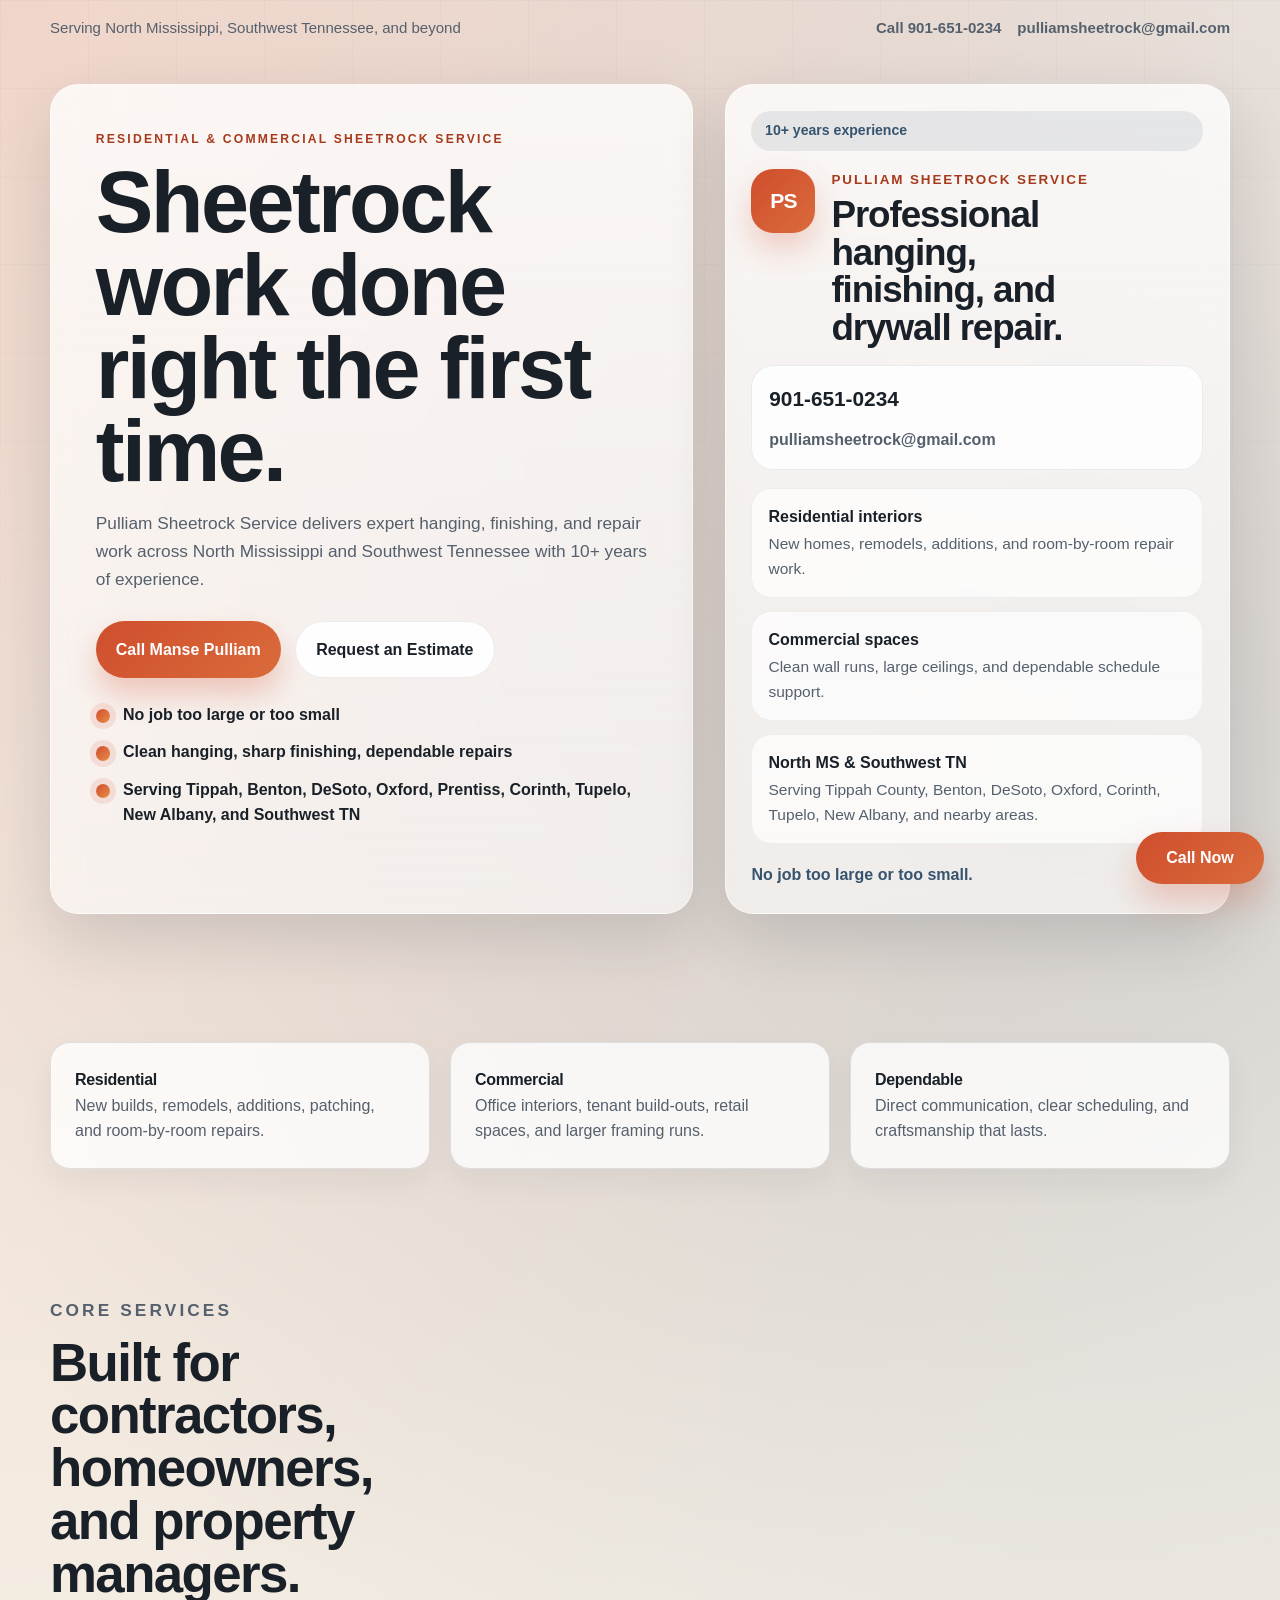
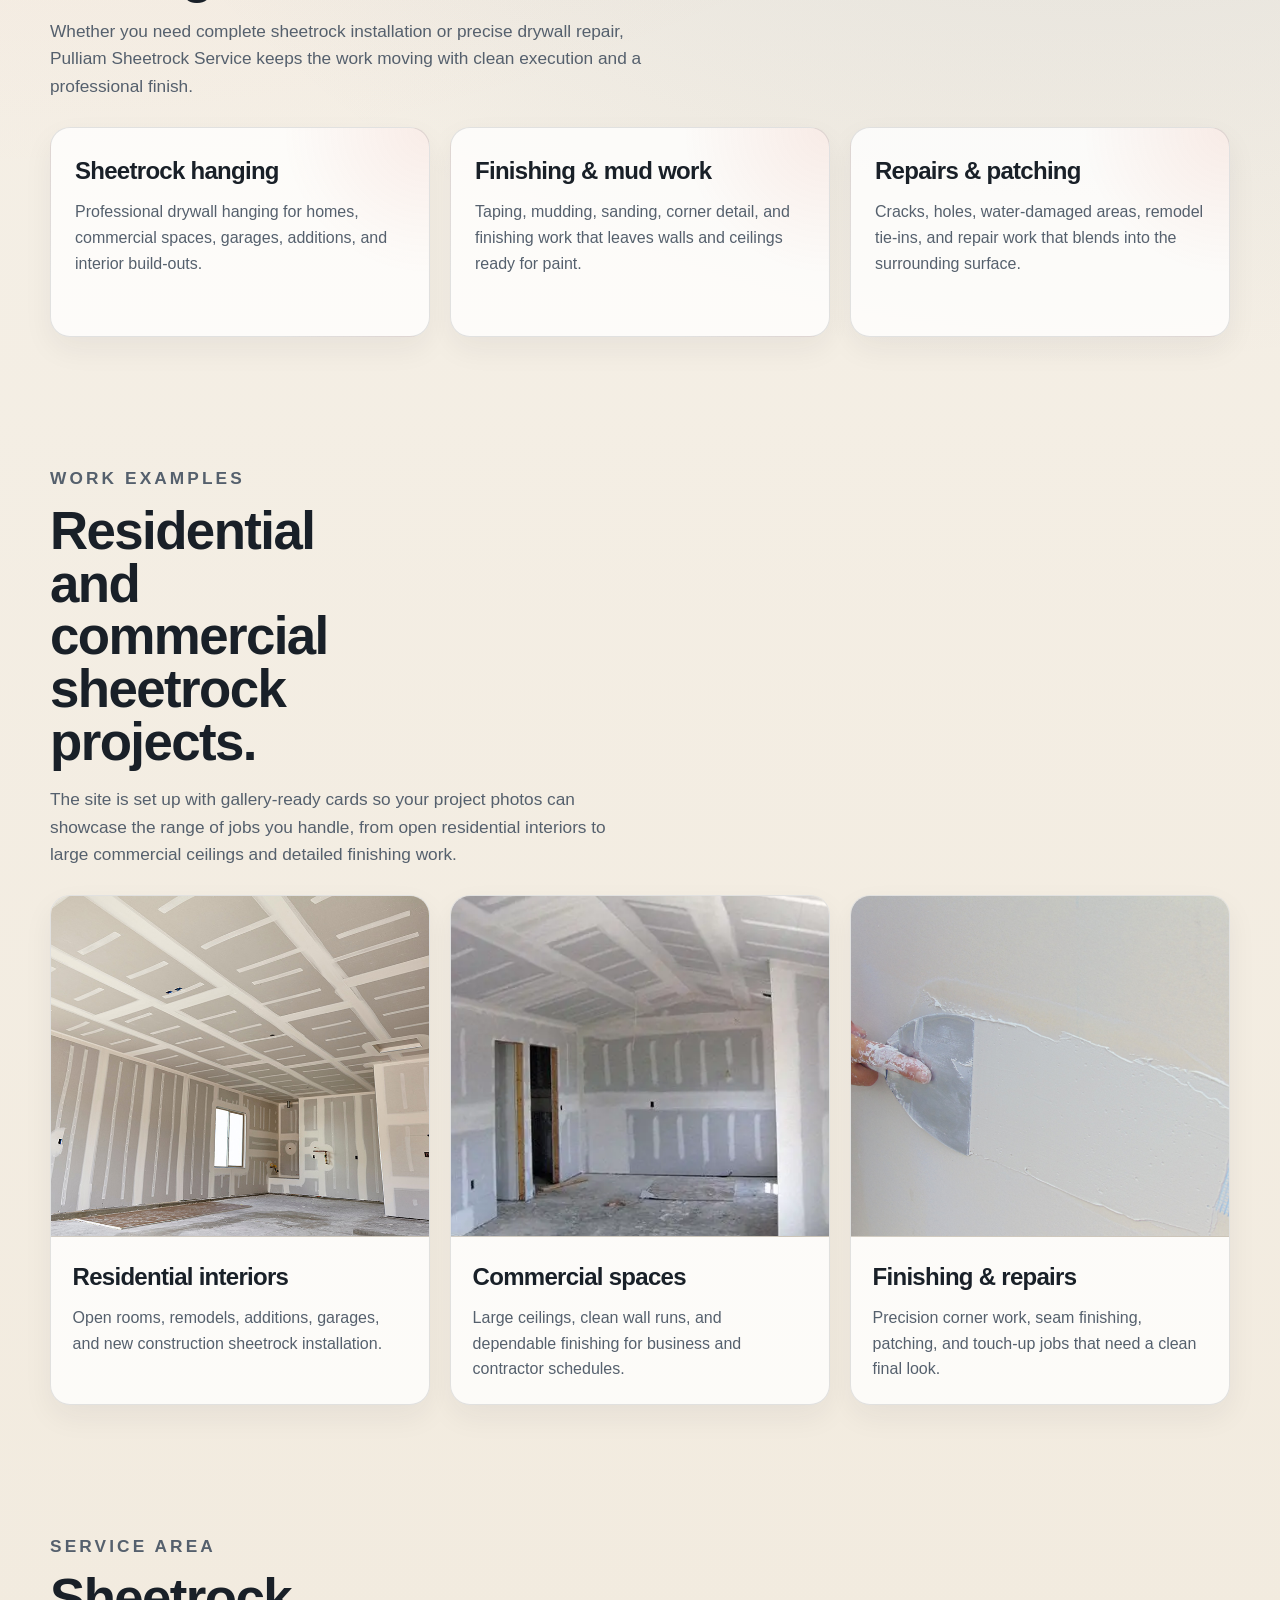
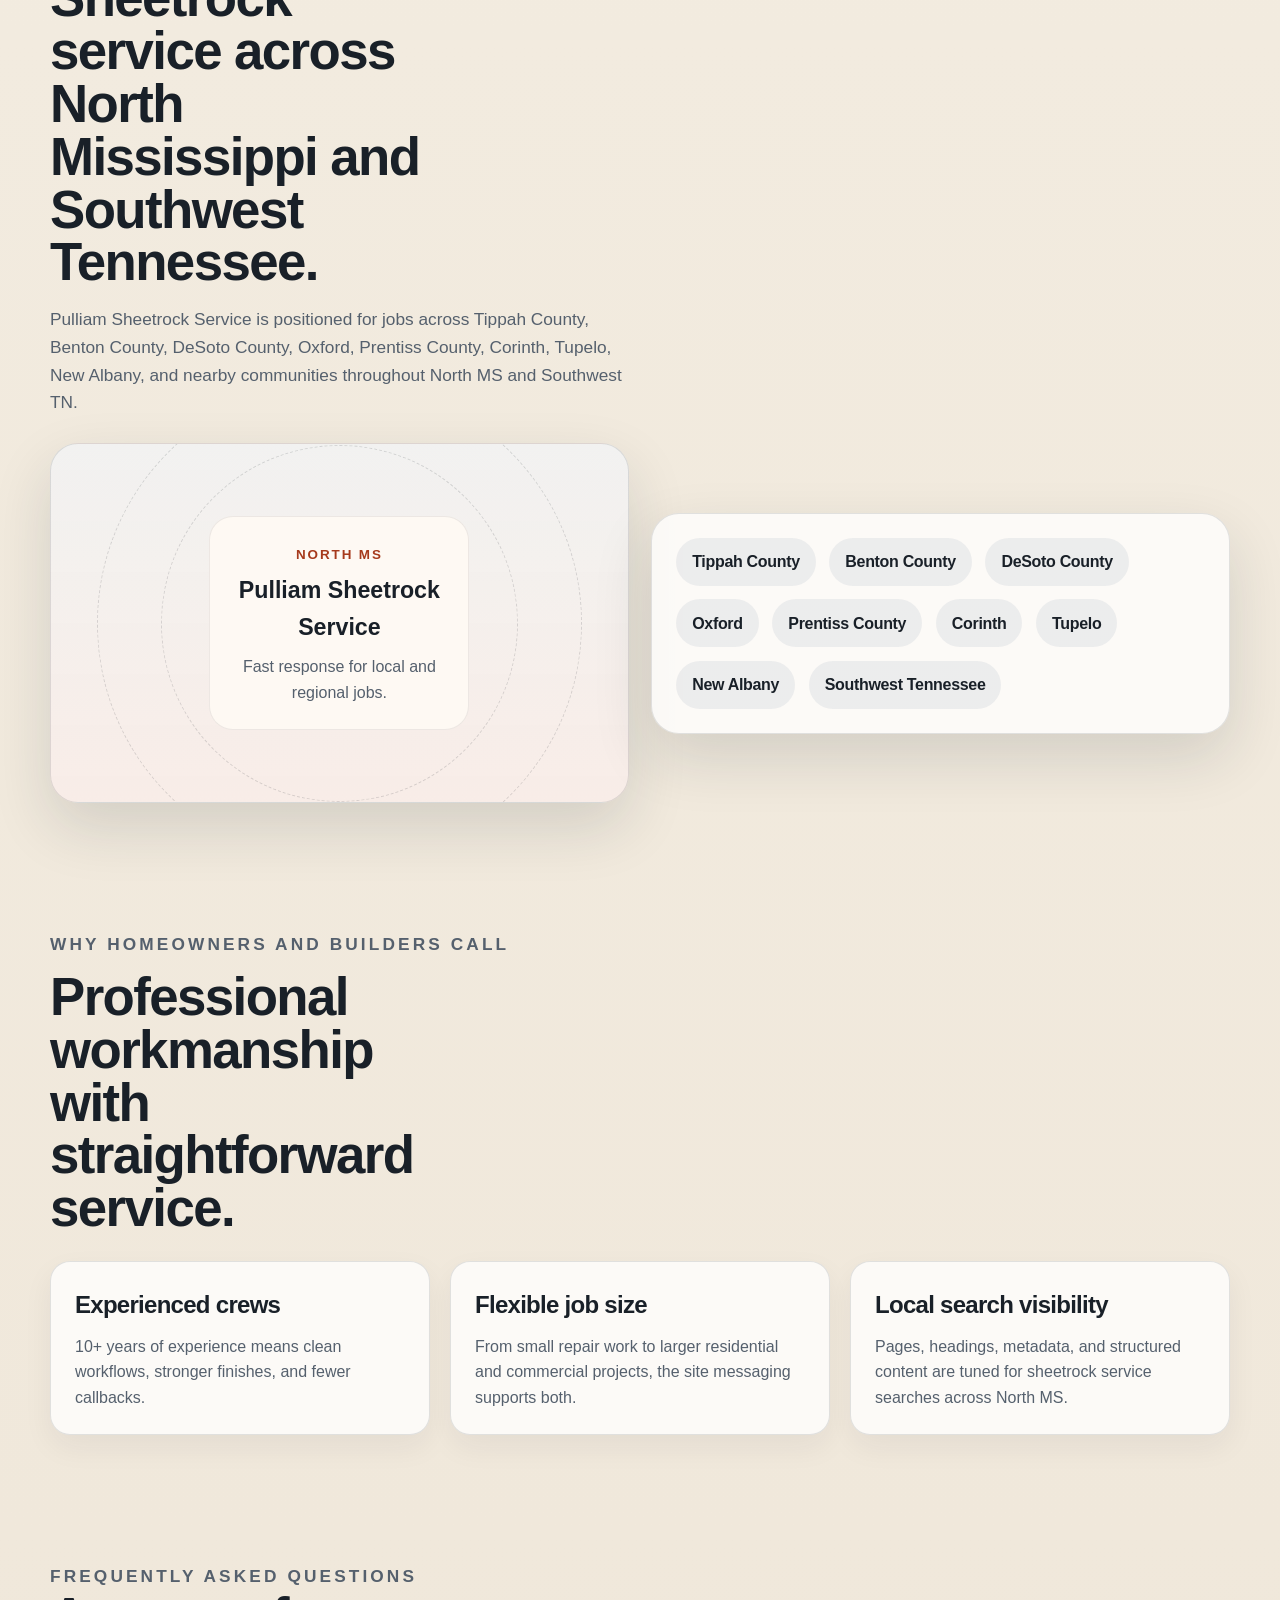
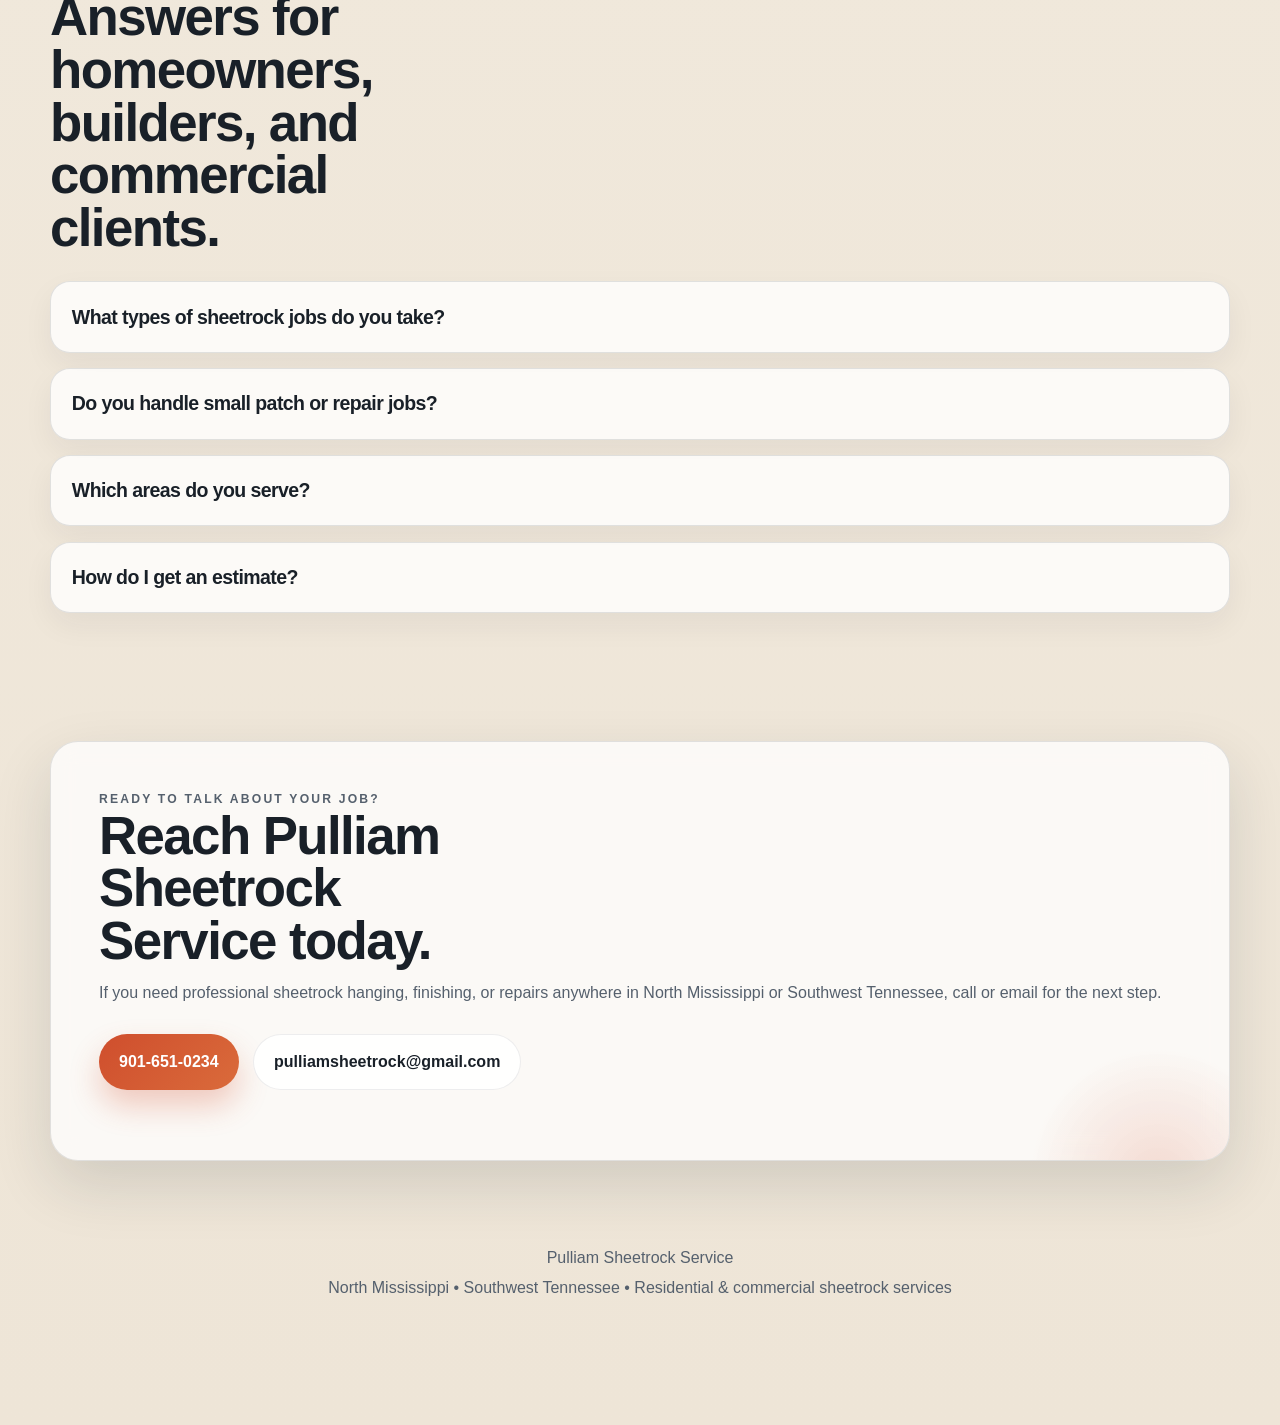
==== index.html @ b5ddb32c "Update experience messaging to 10+ years" ====
<!DOCTYPE html>
<html lang="en">
<head>
  <meta charset="UTF-8">
  <meta name="viewport" content="width=device-width, initial-scale=1.0">
  <title>Pulliam Sheetrock Service | Sheetrock Hanging, Finishing & Repairs in North Mississippi</title>
  <meta name="description" content="Pulliam Sheetrock Service provides professional sheetrock hanging, finishing, and repair work across North Mississippi and Southwest Tennessee, including Tippah County, DeSoto, Oxford, Corinth, Tupelo, New Albany, and more.">
  <meta name="theme-color" content="#cf4e2d">
  <meta property="og:type" content="website">
  <meta property="og:title" content="Pulliam Sheetrock Service | North Mississippi & Southwest Tennessee">
  <meta property="og:description" content="Expert sheetrock hanging, finishing, and repairs with 10+ years of experience. Residential and commercial service across North MS and Southwest TN.">
  <meta property="og:image" content="assets/og-image.png">
  <meta property="og:image:alt" content="Pulliam Sheetrock Service branded share graphic">
  <meta property="og:image:width" content="1200">
  <meta property="og:image:height" content="630">
  <meta name="twitter:card" content="summary_large_image">
  <meta name="twitter:title" content="Pulliam Sheetrock Service">
  <meta name="twitter:description" content="Professional sheetrock hanging, finishing, and repairs across North Mississippi and Southwest Tennessee.">
  <meta name="twitter:image" content="assets/og-image.png">
  <link rel="icon" href="assets/favicon.svg" type="image/svg+xml">
  <link rel="stylesheet" href="styles.css">
  <script type="application/ld+json">
    {
      "@context": "https://schema.org",
      "@type": "LocalBusiness",
      "name": "Pulliam Sheetrock Service",
      "description": "Professional sheetrock hanging, finishing, and repair services for residential and commercial jobs across North Mississippi and Southwest Tennessee.",
      "image": "assets/og-image.png",
      "telephone": "+1-901-651-0234",
      "email": "pulliamsheetrock@gmail.com",
      "areaServed": [
        "North Mississippi",
        "Southwest Tennessee",
        "Tippah County, Mississippi",
        "Benton County, Mississippi",
        "DeSoto County, Mississippi",
        "Oxford, Mississippi",
        "Prentiss County, Mississippi",
        "Corinth, Mississippi",
        "Tupelo, Mississippi",
        "New Albany, Mississippi"
      ],
      "makesOffer": [
        {
          "@type": "Offer",
          "itemOffered": {
            "@type": "Service",
            "name": "Sheetrock Hanging"
          }
        },
        {
          "@type": "Offer",
          "itemOffered": {
            "@type": "Service",
            "name": "Sheetrock Finishing"
          }
        },
        {
          "@type": "Offer",
          "itemOffered": {
            "@type": "Service",
            "name": "Sheetrock Repairs"
          }
        }
      ]
    }
  </script>
  <script type="application/ld+json">
    {
      "@context": "https://schema.org",
      "@type": "FAQPage",
      "mainEntity": [
        {
          "@type": "Question",
          "name": "What types of sheetrock jobs do you take?",
          "acceptedAnswer": {
            "@type": "Answer",
            "text": "Pulliam Sheetrock Service handles sheetrock hanging, finishing, and repairs for residential and commercial spaces, from single-room repairs to larger interior projects."
          }
        },
        {
          "@type": "Question",
          "name": "Do you handle small patch or repair jobs?",
          "acceptedAnswer": {
            "@type": "Answer",
            "text": "Yes. Pulliam Sheetrock Service handles small drywall repairs and finishing corrections as well as full installs."
          }
        },
        {
          "@type": "Question",
          "name": "Which areas do you serve?",
          "acceptedAnswer": {
            "@type": "Answer",
            "text": "The service area includes North Mississippi and Southwest Tennessee, including Tippah County, Benton County, DeSoto County, Oxford, Prentiss County, Corinth, Tupelo, and New Albany."
          }
        },
        {
          "@type": "Question",
          "name": "How do I get an estimate?",
          "acceptedAnswer": {
            "@type": "Answer",
            "text": "Call Manse Pulliam at 901-651-0234 or email pulliamsheetrock@gmail.com."
          }
        }
      ]
    }
  </script>
</head>
<body>
  <div class="site-shell">
    <header class="topbar">
      <p class="topbar-copy">Serving North Mississippi, Southwest Tennessee, and beyond</p>
      <div class="topbar-links">
        <a href="tel:19016510234">Call 901-651-0234</a>
        <a href="mailto:pulliamsheetrock@gmail.com">pulliamsheetrock@gmail.com</a>
      </div>
    </header>

    <main>
      <section class="hero section">
        <div class="hero-copy" data-reveal>
          <p class="eyebrow">Residential & commercial sheetrock service</p>
          <h1>Sheetrock work done right the first time.</h1>
          <p class="lead">
            Pulliam Sheetrock Service delivers expert hanging, finishing, and repair work across North Mississippi and Southwest Tennessee with 10+ years of experience.
          </p>
          <div class="hero-actions">
            <a class="button button-primary" href="tel:19016510234">Call Manse Pulliam</a>
            <a class="button button-secondary" href="mailto:pulliamsheetrock@gmail.com">Request an Estimate</a>
          </div>
          <ul class="hero-points" aria-label="Highlights">
            <li>No job too large or too small</li>
            <li>Clean hanging, sharp finishing, dependable repairs</li>
            <li>Serving Tippah, Benton, DeSoto, Oxford, Prentiss, Corinth, Tupelo, New Albany, and Southwest TN</li>
          </ul>
        </div>

        <aside class="hero-card" data-reveal aria-label="Business summary">
          <div class="hero-card-badge">10+ years experience</div>
          <div class="hero-card-header">
            <div class="hero-brand-mark" aria-hidden="true">PS</div>
            <div>
              <p class="hero-card-label">Pulliam Sheetrock Service</p>
              <h2>Professional hanging, finishing, and drywall repair.</h2>
            </div>
          </div>
          <div class="hero-card-contact">
            <a href="tel:19016510234">901-651-0234</a>
            <a href="mailto:pulliamsheetrock@gmail.com">pulliamsheetrock@gmail.com</a>
          </div>
          <ul class="hero-card-list">
            <li>
              <strong>Residential interiors</strong>
              <span>New homes, remodels, additions, and room-by-room repair work.</span>
            </li>
            <li>
              <strong>Commercial spaces</strong>
              <span>Clean wall runs, large ceilings, and dependable schedule support.</span>
            </li>
            <li>
              <strong>North MS & Southwest TN</strong>
              <span>Serving Tippah County, Benton, DeSoto, Oxford, Corinth, Tupelo, New Albany, and nearby areas.</span>
            </li>
          </ul>
          <p class="hero-card-foot">No job too large or too small.</p>
        </aside>
      </section>

      <section class="section trust-strip" aria-label="Service guarantees">
        <div class="trust-card" data-reveal>
          <span>Residential</span>
          <p>New builds, remodels, additions, patching, and room-by-room repairs.</p>
        </div>
        <div class="trust-card" data-reveal>
          <span>Commercial</span>
          <p>Office interiors, tenant build-outs, retail spaces, and larger framing runs.</p>
        </div>
        <div class="trust-card" data-reveal>
          <span>Dependable</span>
          <p>Direct communication, clear scheduling, and craftsmanship that lasts.</p>
        </div>
      </section>

      <section class="section services" id="services">
        <div class="section-heading" data-reveal>
          <p class="eyebrow">Core services</p>
          <h2>Built for contractors, homeowners, and property managers.</h2>
          <p>
            Whether you need complete sheetrock installation or precise drywall repair, Pulliam Sheetrock Service keeps the work moving with clean execution and a professional finish.
          </p>
        </div>

        <div class="service-grid">
          <article class="service-panel" data-reveal>
            <h3>Sheetrock hanging</h3>
            <p>Professional drywall hanging for homes, commercial spaces, garages, additions, and interior build-outs.</p>
          </article>
          <article class="service-panel" data-reveal>
            <h3>Finishing & mud work</h3>
            <p>Taping, mudding, sanding, corner detail, and finishing work that leaves walls and ceilings ready for paint.</p>
          </article>
          <article class="service-panel" data-reveal>
            <h3>Repairs & patching</h3>
            <p>Cracks, holes, water-damaged areas, remodel tie-ins, and repair work that blends into the surrounding surface.</p>
          </article>
        </div>
      </section>

      <section class="section showcase" id="work">
        <div class="section-heading" data-reveal>
          <p class="eyebrow">Work examples</p>
          <h2>Residential and commercial sheetrock projects.</h2>
          <p>
            The site is set up with gallery-ready cards so your project photos can showcase the range of jobs you handle, from open residential interiors to large commercial ceilings and detailed finishing work.
          </p>
        </div>

        <div class="showcase-grid">
          <article class="showcase-card" data-reveal>
            <img src="assets/residential-interiors.jpg" alt="Residential sheetrock interior project" loading="lazy" decoding="async">
            <div class="showcase-copy">
              <h3>Residential interiors</h3>
              <p>Open rooms, remodels, additions, garages, and new construction sheetrock installation.</p>
            </div>
          </article>
          <article class="showcase-card" data-reveal>
            <img src="assets/commercial-spaces.webp" alt="Commercial sheetrock ceiling and wall finishing project" loading="lazy" decoding="async">
            <div class="showcase-copy">
              <h3>Commercial spaces</h3>
              <p>Large ceilings, clean wall runs, and dependable finishing for business and contractor schedules.</p>
            </div>
          </article>
          <article class="showcase-card" data-reveal>
            <img src="assets/finishing-repairs.jpg" alt="Sheetrock finishing and repair detail work" loading="lazy" decoding="async">
            <div class="showcase-copy">
              <h3>Finishing & repairs</h3>
              <p>Precision corner work, seam finishing, patching, and touch-up jobs that need a clean final look.</p>
            </div>
          </article>
        </div>
      </section>

      <section class="section coverage" id="coverage">
        <div class="section-heading" data-reveal>
          <p class="eyebrow">Service area</p>
          <h2>Sheetrock service across North Mississippi and Southwest Tennessee.</h2>
          <p>
            Pulliam Sheetrock Service is positioned for jobs across Tippah County, Benton County, DeSoto County, Oxford, Prentiss County, Corinth, Tupelo, New Albany, and nearby communities throughout North MS and Southwest TN.
          </p>
        </div>

        <div class="coverage-layout">
          <div class="coverage-map" data-reveal>
            <div class="coverage-ring ring-one"></div>
            <div class="coverage-ring ring-two"></div>
            <div class="coverage-core">
              <span>North MS</span>
              <strong>Pulliam Sheetrock Service</strong>
              <p>Fast response for local and regional jobs.</p>
            </div>
          </div>
          <div class="coverage-list" data-reveal>
            <span>Tippah County</span>
            <span>Benton County</span>
            <span>DeSoto County</span>
            <span>Oxford</span>
            <span>Prentiss County</span>
            <span>Corinth</span>
            <span>Tupelo</span>
            <span>New Albany</span>
            <span>Southwest Tennessee</span>
          </div>
        </div>
      </section>

      <section class="section reasons">
        <div class="section-heading" data-reveal>
          <p class="eyebrow">Why homeowners and builders call</p>
          <h2>Professional workmanship with straightforward service.</h2>
        </div>

        <div class="reason-grid">
          <article class="reason-card" data-reveal>
            <h3>Experienced crews</h3>
            <p>10+ years of experience means clean workflows, stronger finishes, and fewer callbacks.</p>
          </article>
          <article class="reason-card" data-reveal>
            <h3>Flexible job size</h3>
            <p>From small repair work to larger residential and commercial projects, the site messaging supports both.</p>
          </article>
          <article class="reason-card" data-reveal>
            <h3>Local search visibility</h3>
            <p>Pages, headings, metadata, and structured content are tuned for sheetrock service searches across North MS.</p>
          </article>
        </div>
      </section>

      <section class="section faq" id="faq">
        <div class="section-heading" data-reveal>
          <p class="eyebrow">Frequently asked questions</p>
          <h2>Answers for homeowners, builders, and commercial clients.</h2>
        </div>

        <div class="faq-list">
          <details data-reveal>
            <summary>What types of sheetrock jobs do you take?</summary>
            <p>Pulliam Sheetrock Service handles sheetrock hanging, finishing, and repairs for residential and commercial spaces, from single-room repairs to larger interior projects.</p>
          </details>
          <details data-reveal>
            <summary>Do you handle small patch or repair jobs?</summary>
            <p>Yes. The business messaging is built around “no job too large or too small,” so smaller drywall repairs and finishing corrections fit right alongside full installs.</p>
          </details>
          <details data-reveal>
            <summary>Which areas do you serve?</summary>
            <p>The site targets North Mississippi and Southwest Tennessee, including Tippah County, Benton County, DeSoto County, Oxford, Prentiss County, Corinth, Tupelo, and New Albany.</p>
          </details>
          <details data-reveal>
            <summary>How do I get an estimate?</summary>
            <p>Call Manse Pulliam at <a href="tel:19016510234">901-651-0234</a> or send details by email to <a href="mailto:pulliamsheetrock@gmail.com">pulliamsheetrock@gmail.com</a>.</p>
          </details>
        </div>
      </section>

      <section class="section contact" id="contact">
        <div class="contact-panel" data-reveal>
          <p class="eyebrow">Ready to talk about your job?</p>
          <h2>Reach Pulliam Sheetrock Service today.</h2>
          <p>
            If you need professional sheetrock hanging, finishing, or repairs anywhere in North Mississippi or Southwest Tennessee, call or email for the next step.
          </p>
          <div class="contact-actions">
            <a class="button button-primary" href="tel:19016510234">901-651-0234</a>
            <a class="button button-secondary" href="mailto:pulliamsheetrock@gmail.com">pulliamsheetrock@gmail.com</a>
          </div>
        </div>
      </section>
    </main>

    <footer class="footer">
      <p>Pulliam Sheetrock Service</p>
      <p>North Mississippi • Southwest Tennessee • Residential & commercial sheetrock services</p>
    </footer>
  </div>

  <a class="floating-call" href="tel:19016510234" aria-label="Call Pulliam Sheetrock Service">Call Now</a>

  <script src="script.js"></script>
</body>
</html>
---- styles.css ----
:root {
  --bg: #f4efe7;
  --bg-strong: #e9e1d4;
  --surface: rgba(255, 255, 255, 0.72);
  --surface-strong: #fffaf4;
  --text: #192028;
  --muted: #55606d;
  --line: rgba(25, 32, 40, 0.12);
  --accent: #cf4e2d;
  --accent-deep: #a63a1c;
  --steel: #36546f;
  --shadow: 0 24px 60px rgba(31, 39, 48, 0.14);
  --radius-lg: 28px;
  --radius-md: 20px;
  --radius-sm: 14px;
}

* {
  box-sizing: border-box;
}

html {
  scroll-behavior: smooth;
}

body {
  margin: 0;
  font-family: "Aptos", "Segoe UI Variable", "Trebuchet MS", sans-serif;
  color: var(--text);
  background:
    radial-gradient(circle at top left, rgba(207, 78, 45, 0.18), transparent 28%),
    radial-gradient(circle at 85% 12%, rgba(54, 84, 111, 0.18), transparent 22%),
    linear-gradient(180deg, #f7f3ec 0%, #f2ebdf 52%, #eee5d7 100%);
  line-height: 1.6;
}

body::before {
  content: "";
  position: fixed;
  inset: 0;
  background-image:
    linear-gradient(rgba(25, 32, 40, 0.03) 1px, transparent 1px),
    linear-gradient(90deg, rgba(25, 32, 40, 0.03) 1px, transparent 1px);
  background-size: 88px 88px;
  pointer-events: none;
  mask-image: linear-gradient(180deg, rgba(0, 0, 0, 0.7), transparent 90%);
}

a {
  color: inherit;
  text-decoration: none;
}

img {
  display: block;
  max-width: 100%;
}

.site-shell {
  width: min(1180px, calc(100% - 2rem));
  margin: 0 auto;
  padding-bottom: 5rem;
}

.topbar {
  display: flex;
  justify-content: space-between;
  gap: 1rem;
  align-items: center;
  padding: 1rem 0 0.5rem;
  color: var(--muted);
  font-size: 0.94rem;
}

.topbar-copy {
  margin: 0;
}

.topbar-links {
  display: flex;
  flex-wrap: wrap;
  gap: 1rem;
  font-weight: 600;
}

.topbar-links a:hover,
.faq a:hover {
  color: var(--accent);
}

.section {
  padding: 4rem 0;
}

.hero {
  display: grid;
  grid-template-columns: minmax(0, 1.12fr) minmax(300px, 0.88fr);
  gap: 2rem;
  align-items: stretch;
  padding-top: 2.25rem;
}

.hero-copy,
.hero-card,
.contact-panel {
  position: relative;
  overflow: hidden;
  border: 1px solid rgba(255, 255, 255, 0.55);
  background: linear-gradient(180deg, rgba(255, 255, 255, 0.78), rgba(255, 255, 255, 0.58));
  backdrop-filter: blur(12px);
  border-radius: var(--radius-lg);
  box-shadow: var(--shadow);
}

.hero-copy {
  padding: clamp(1.8rem, 3.5vw, 3.2rem);
}

.hero-copy::after,
.hero-card::after,
.contact-panel::after {
  content: "";
  position: absolute;
  inset: auto -5% -35% auto;
  width: 260px;
  height: 260px;
  border-radius: 50%;
  background: radial-gradient(circle, rgba(207, 78, 45, 0.18), transparent 70%);
  pointer-events: none;
}

.eyebrow {
  margin: 0 0 0.75rem;
  color: var(--accent-deep);
  text-transform: uppercase;
  letter-spacing: 0.18em;
  font-size: 0.76rem;
  font-weight: 800;
}

h1,
h2,
h3,
summary {
  font-family: "Franklin Gothic Demi", "Arial Narrow", "Aptos Display", sans-serif;
  letter-spacing: -0.03em;
}

h1 {
  margin: 0;
  font-size: clamp(2.8rem, 7vw, 5.4rem);
  line-height: 0.96;
  max-width: 11ch;
}

.lead,
.section-heading p {
  font-size: 1.08rem;
  color: var(--muted);
  max-width: 62ch;
}

.hero-actions,
.contact-actions {
  display: flex;
  flex-wrap: wrap;
  gap: 0.9rem;
  margin: 1.75rem 0 1.4rem;
}

.button {
  display: inline-flex;
  align-items: center;
  justify-content: center;
  min-height: 52px;
  padding: 0.9rem 1.25rem;
  border-radius: 999px;
  font-weight: 700;
  transition: transform 180ms ease, box-shadow 180ms ease, background-color 180ms ease;
}

.button:hover,
.floating-call:hover {
  transform: translateY(-2px);
}

.button-primary {
  color: white;
  background: linear-gradient(135deg, var(--accent) 0%, #da6b3b 100%);
  box-shadow: 0 16px 30px rgba(207, 78, 45, 0.28);
}

.button-secondary {
  color: var(--text);
  background: rgba(255, 255, 255, 0.9);
  border: 1px solid rgba(25, 32, 40, 0.08);
}

.hero-points {
  display: grid;
  gap: 0.75rem;
  padding: 0;
  margin: 1.5rem 0 0;
  list-style: none;
}

.hero-points li {
  display: flex;
  gap: 0.8rem;
  align-items: flex-start;
  color: var(--text);
  font-weight: 600;
}

.hero-points li::before {
  content: "";
  flex: 0 0 0.9rem;
  width: 0.9rem;
  height: 0.9rem;
  margin-top: 0.45rem;
  border-radius: 50%;
  background: linear-gradient(135deg, var(--accent), #e88d48);
  box-shadow: 0 0 0 6px rgba(207, 78, 45, 0.12);
}

.hero-card {
  padding: 1.6rem;
  display: grid;
  gap: 1.15rem;
}

.hero-card-badge {
  display: inline-flex;
  align-self: start;
  padding: 0.55rem 0.85rem;
  border-radius: 999px;
  background: rgba(54, 84, 111, 0.1);
  color: var(--steel);
  font-weight: 700;
  font-size: 0.88rem;
}

.hero-card-header {
  display: grid;
  grid-template-columns: auto 1fr;
  gap: 1rem;
  align-items: start;
}

.hero-brand-mark {
  display: grid;
  place-items: center;
  width: 4rem;
  height: 4rem;
  border-radius: 22px;
  background: linear-gradient(135deg, var(--accent), #da6b3b);
  color: white;
  font-family: "Franklin Gothic Demi", "Arial Narrow", "Aptos Display", sans-serif;
  font-size: 1.32rem;
  font-weight: 800;
  letter-spacing: -0.04em;
  box-shadow: 0 16px 30px rgba(207, 78, 45, 0.24);
}

.hero-card-label {
  margin: 0 0 0.35rem;
  color: var(--accent-deep);
  font-size: 0.84rem;
  font-weight: 800;
  letter-spacing: 0.14em;
  text-transform: uppercase;
}

.hero-card h2 {
  margin: 0;
  max-width: 14ch;
  font-size: clamp(1.7rem, 3vw, 2.3rem);
  line-height: 1.02;
}

.hero-card-contact {
  display: grid;
  gap: 0.75rem;
  padding: 1rem 1.05rem;
  border-radius: 22px;
  background: rgba(255, 255, 255, 0.84);
  border: 1px solid rgba(25, 32, 40, 0.08);
}

.hero-card-contact a {
  font-size: 1rem;
  font-weight: 700;
}

.hero-card-contact a:first-child {
  font-size: 1.3rem;
  color: var(--text);
}

.hero-card-contact a:last-child {
  color: var(--muted);
  word-break: break-word;
}

.hero-card-list {
  display: grid;
  gap: 0.8rem;
  padding: 0;
  margin: 0;
  list-style: none;
}

.hero-card-list li {
  display: grid;
  gap: 0.15rem;
  padding: 0.95rem 1rem;
  border-radius: 20px;
  background: rgba(255, 255, 255, 0.7);
  border: 1px solid rgba(25, 32, 40, 0.06);
}

.hero-card-list strong {
  font-size: 1rem;
}

.hero-card-list span {
  color: var(--muted);
  font-size: 0.97rem;
}

.hero-card-foot {
  margin: 0;
  font-weight: 700;
  color: var(--steel);
}

.hero-card-contact a:hover {
  color: var(--accent);
}

.service-panel p,
.showcase-copy p,
.trust-card p,
.reason-card p,
.contact-panel p,
.coverage-core p,
.faq p {
  margin: 0;
  color: var(--muted);
}

.trust-strip,
.service-grid,
.showcase-grid,
.reason-grid {
  display: grid;
  gap: 1.25rem;
}

.trust-strip {
  grid-template-columns: repeat(3, minmax(0, 1fr));
}

.trust-card,
.service-panel,
.showcase-card,
.reason-card,
.faq-list details {
  border-radius: var(--radius-md);
  border: 1px solid var(--line);
  background: rgba(255, 255, 255, 0.78);
  box-shadow: 0 12px 30px rgba(31, 39, 48, 0.06);
}

.trust-card,
.service-panel,
.reason-card {
  padding: 1.5rem;
}

.trust-card span,
.coverage-list span {
  font-weight: 800;
  letter-spacing: -0.02em;
}

.section-heading {
  margin-bottom: 1.65rem;
}

.section-heading h2,
.contact-panel h2 {
  margin: 0 0 0.75rem;
  font-size: clamp(2rem, 4.3vw, 3.3rem);
  line-height: 1;
  max-width: 12ch;
}

.services .section-heading h2,
.coverage .section-heading h2,
.faq .section-heading h2 {
  max-width: 14ch;
}

.service-grid {
  grid-template-columns: repeat(3, minmax(0, 1fr));
}

.service-panel {
  min-height: 210px;
  background:
    radial-gradient(circle at top right, rgba(207, 78, 45, 0.09), transparent 34%),
    rgba(255, 255, 255, 0.78);
}

.service-panel h3,
.showcase-copy h3,
.reason-card h3 {
  margin: 0 0 0.55rem;
  font-size: 1.5rem;
}

.showcase-grid {
  grid-template-columns: repeat(3, minmax(0, 1fr));
}

.showcase-card {
  overflow: hidden;
}

.showcase-card img {
  aspect-ratio: 1 / 0.9;
  object-fit: cover;
  width: 100%;
  background: linear-gradient(135deg, #ece4d8, #ddd1be);
  border-bottom: 1px solid var(--line);
}

.showcase-copy {
  padding: 1.35rem;
}

.coverage-layout {
  display: grid;
  grid-template-columns: minmax(280px, 1fr) minmax(300px, 1fr);
  gap: 1.4rem;
  align-items: center;
}

.coverage-map,
.coverage-list,
.contact-panel {
  border-radius: var(--radius-lg);
  border: 1px solid var(--line);
  background: rgba(255, 255, 255, 0.76);
  box-shadow: var(--shadow);
}

.coverage-map {
  position: relative;
  min-height: 360px;
  display: grid;
  place-items: center;
  overflow: hidden;
  background:
    linear-gradient(180deg, rgba(54, 84, 111, 0.05), rgba(207, 78, 45, 0.08)),
    rgba(255, 255, 255, 0.76);
}

.coverage-ring {
  position: absolute;
  border-radius: 50%;
  border: 1px dashed rgba(25, 32, 40, 0.15);
}

.ring-one {
  width: 62%;
  aspect-ratio: 1;
}

.ring-two {
  width: 84%;
  aspect-ratio: 1;
}

.coverage-core {
  position: relative;
  z-index: 1;
  max-width: 260px;
  padding: 1.5rem;
  text-align: center;
  border-radius: 24px;
  background: rgba(255, 250, 244, 0.92);
  border: 1px solid rgba(25, 32, 40, 0.08);
}

.coverage-core span {
  display: inline-block;
  margin-bottom: 0.4rem;
  color: var(--accent-deep);
  font-size: 0.84rem;
  font-weight: 800;
  letter-spacing: 0.14em;
  text-transform: uppercase;
}

.coverage-core strong {
  display: block;
  margin-bottom: 0.5rem;
  font-size: 1.45rem;
}

.coverage-list {
  display: flex;
  flex-wrap: wrap;
  gap: 0.85rem;
  padding: 1.5rem;
}

.coverage-list span {
  display: inline-flex;
  align-items: center;
  min-height: 46px;
  padding: 0.7rem 1rem;
  border-radius: 999px;
  background: rgba(54, 84, 111, 0.08);
}

.reason-grid {
  grid-template-columns: repeat(3, minmax(0, 1fr));
}

.faq-list {
  display: grid;
  gap: 0.95rem;
}

.faq-list details {
  padding: 1.2rem 1.3rem;
}

summary {
  cursor: pointer;
  font-size: 1.22rem;
  font-weight: 700;
  list-style: none;
}

summary::-webkit-details-marker {
  display: none;
}

.faq-list details p {
  margin-top: 0.8rem;
}

.contact-panel {
  padding: clamp(1.8rem, 4vw, 3rem);
}

.footer {
  padding: 1rem 0 2.5rem;
  color: var(--muted);
  text-align: center;
}

.footer p {
  margin: 0.25rem 0;
}

.floating-call {
  position: fixed;
  right: 1rem;
  bottom: 1rem;
  z-index: 20;
  display: inline-flex;
  align-items: center;
  justify-content: center;
  min-width: 128px;
  min-height: 52px;
  padding: 0.8rem 1rem;
  border-radius: 999px;
  background: linear-gradient(135deg, var(--accent), #da6b3b);
  color: white;
  font-weight: 800;
  box-shadow: 0 18px 34px rgba(207, 78, 45, 0.28);
}

[data-reveal] {
  opacity: 0;
  transform: translateY(18px);
  transition: opacity 700ms ease, transform 700ms ease;
}

[data-reveal].is-visible {
  opacity: 1;
  transform: translateY(0);
}

@media (max-width: 960px) {
  .hero,
  .coverage-layout,
  .trust-strip,
  .service-grid,
  .showcase-grid,
  .reason-grid {
    grid-template-columns: 1fr;
  }

  .topbar {
    flex-direction: column;
    align-items: flex-start;
  }

  .hero-card {
    order: -1;
  }

  .hero-card h2 {
    max-width: none;
  }
}

@media (max-width: 640px) {
  .site-shell {
    width: min(100% - 1rem, 1180px);
  }

  .section {
    padding: 3rem 0;
  }

  h1 {
    max-width: none;
    font-size: clamp(2.5rem, 15vw, 4rem);
  }

  .section-heading h2,
  .contact-panel h2 {
    max-width: none;
  }

  .button,
  .coverage-list span {
    width: 100%;
  }

  .hero-card-header {
    grid-template-columns: 1fr;
  }

  .floating-call {
    left: 0.75rem;
    right: 0.75rem;
    bottom: 0.75rem;
  }
}

@media (prefers-reduced-motion: reduce) {
  html {
    scroll-behavior: auto;
  }

  * {
    animation: none !important;
    transition: none !important;
  }

  [data-reveal] {
    opacity: 1;
    transform: none;
  }
}
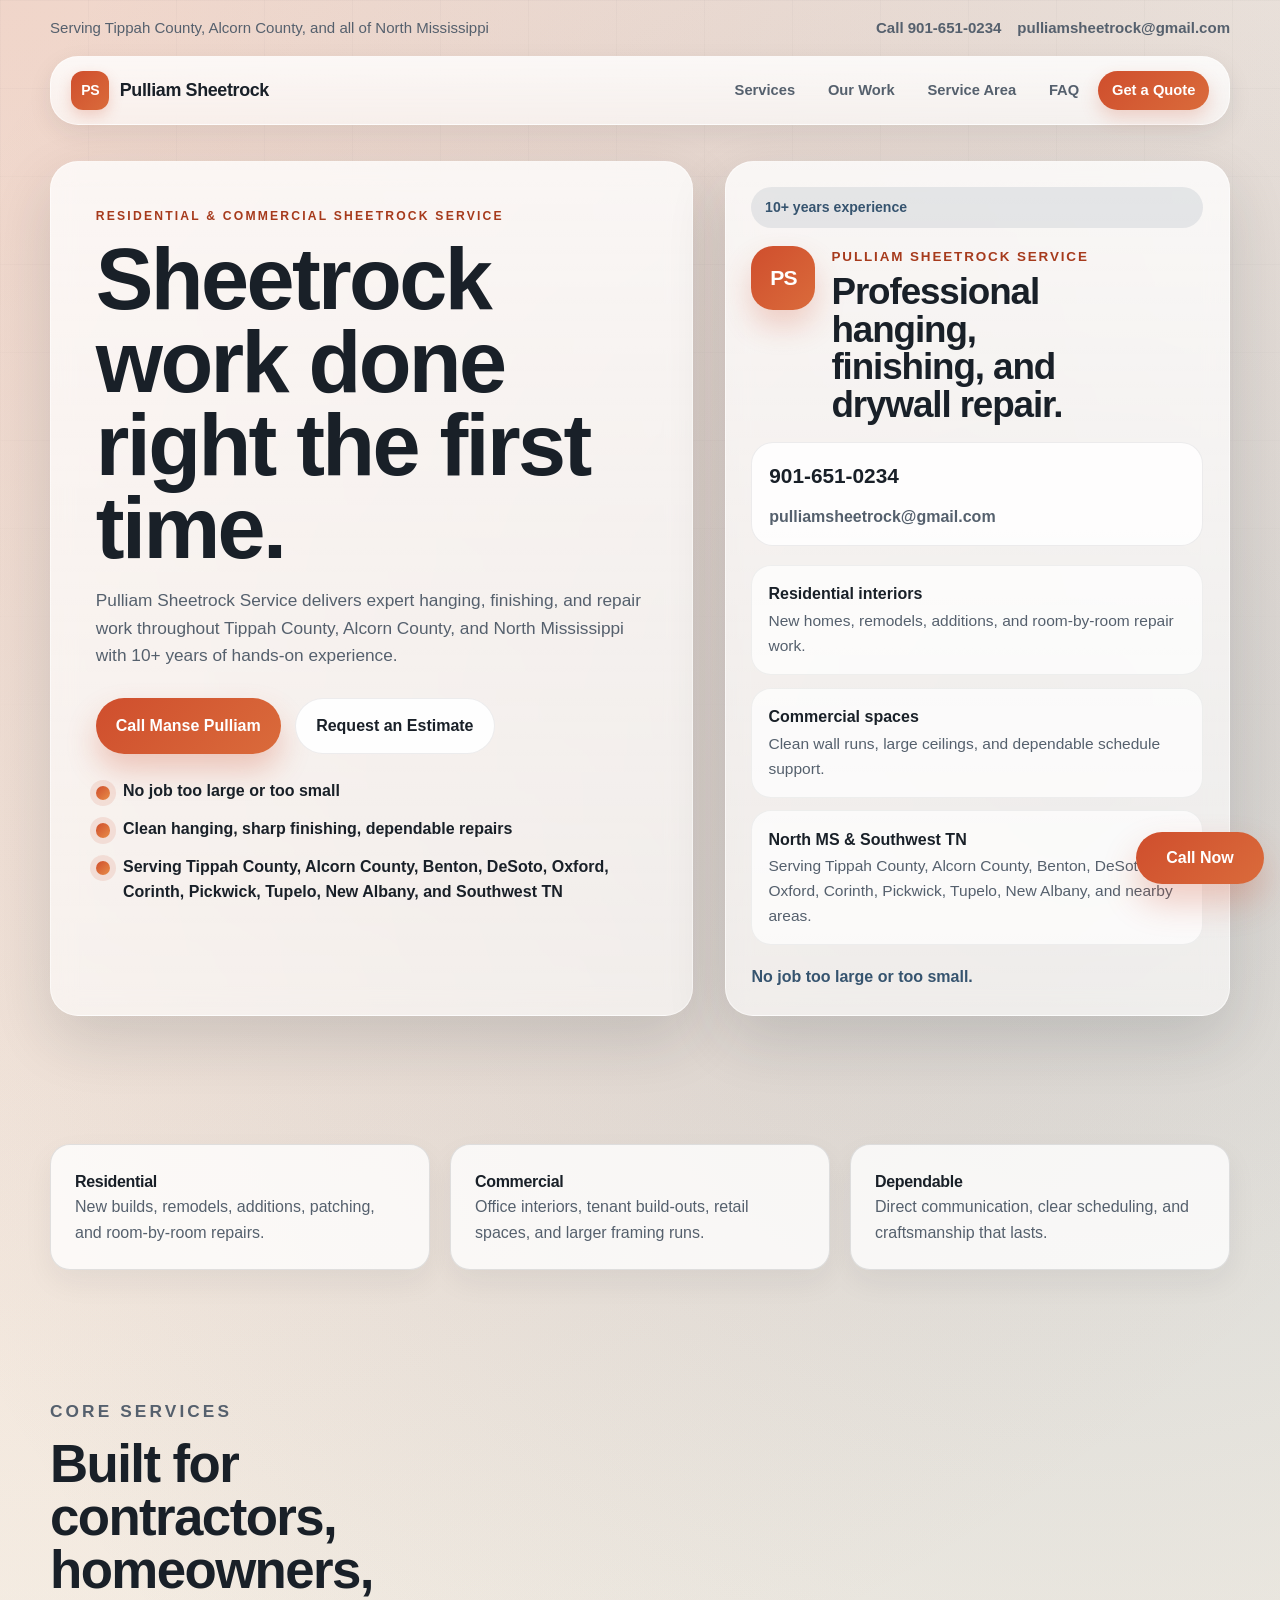
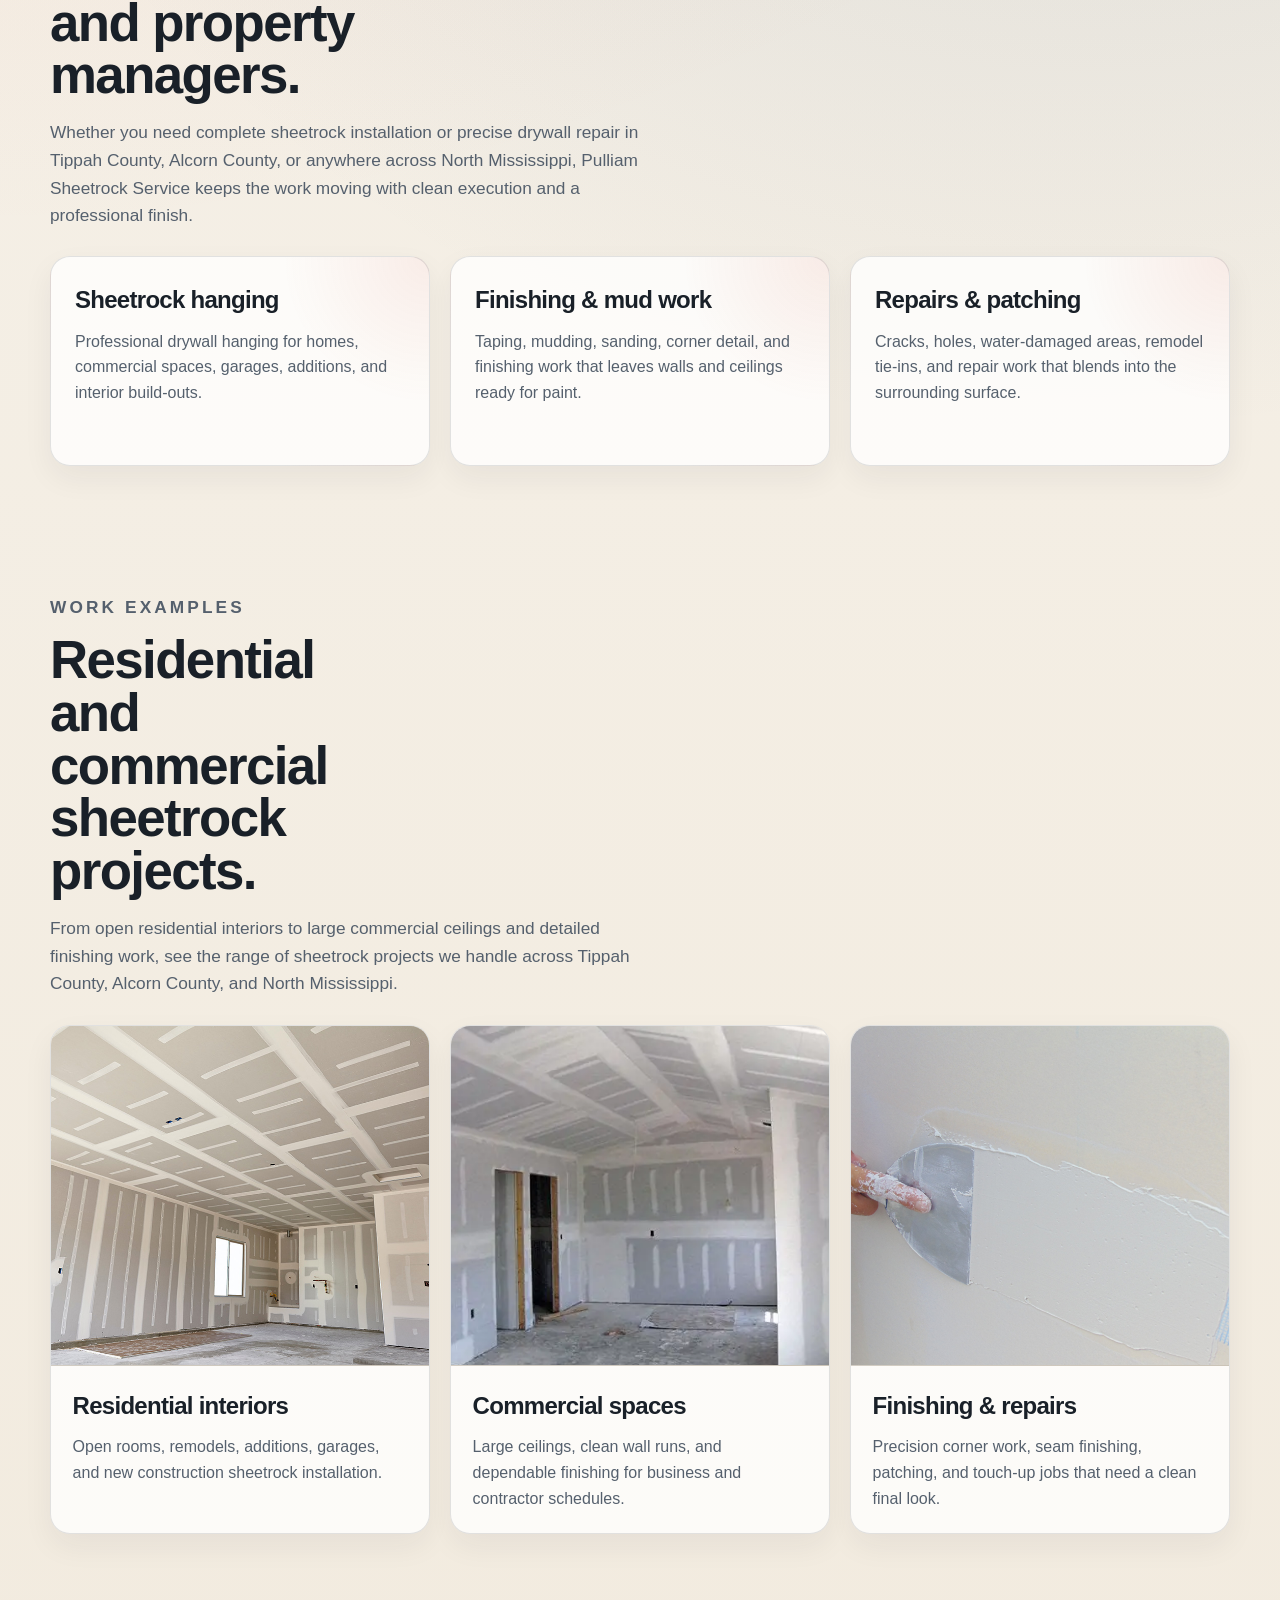
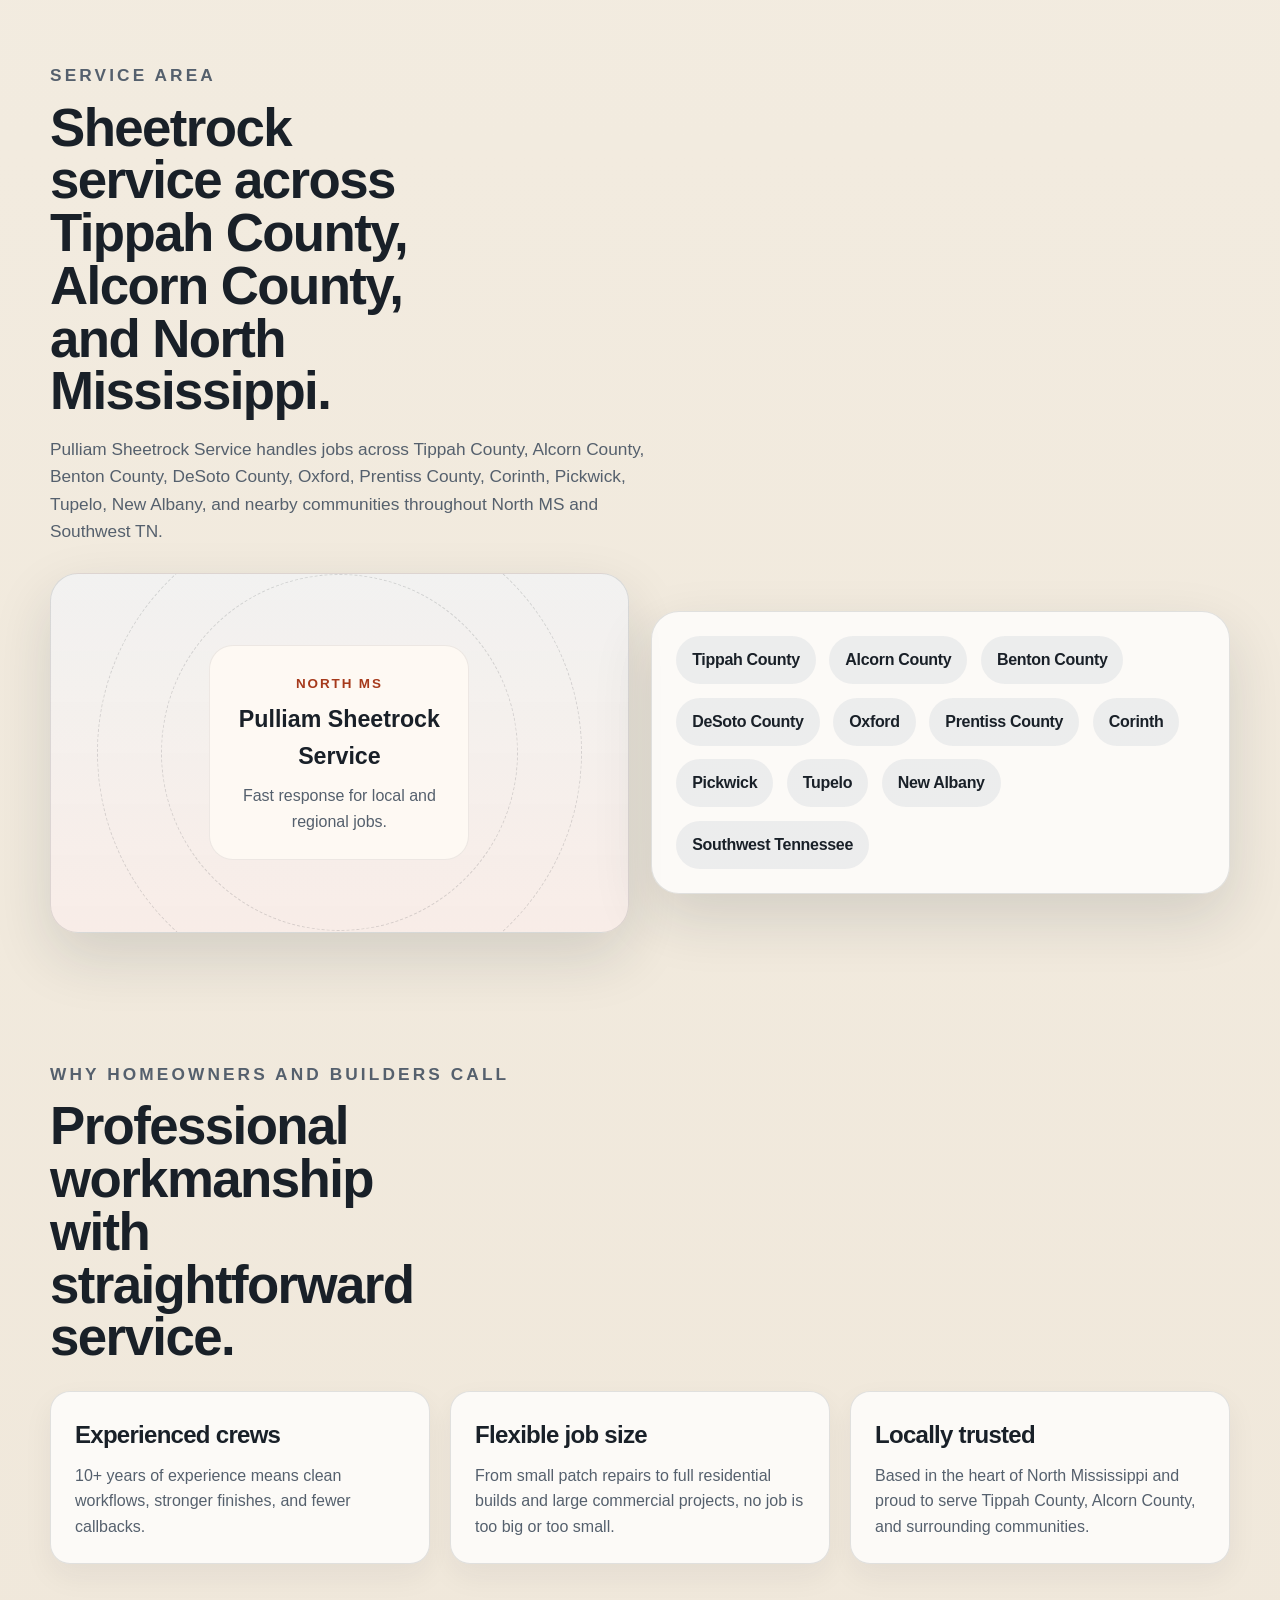
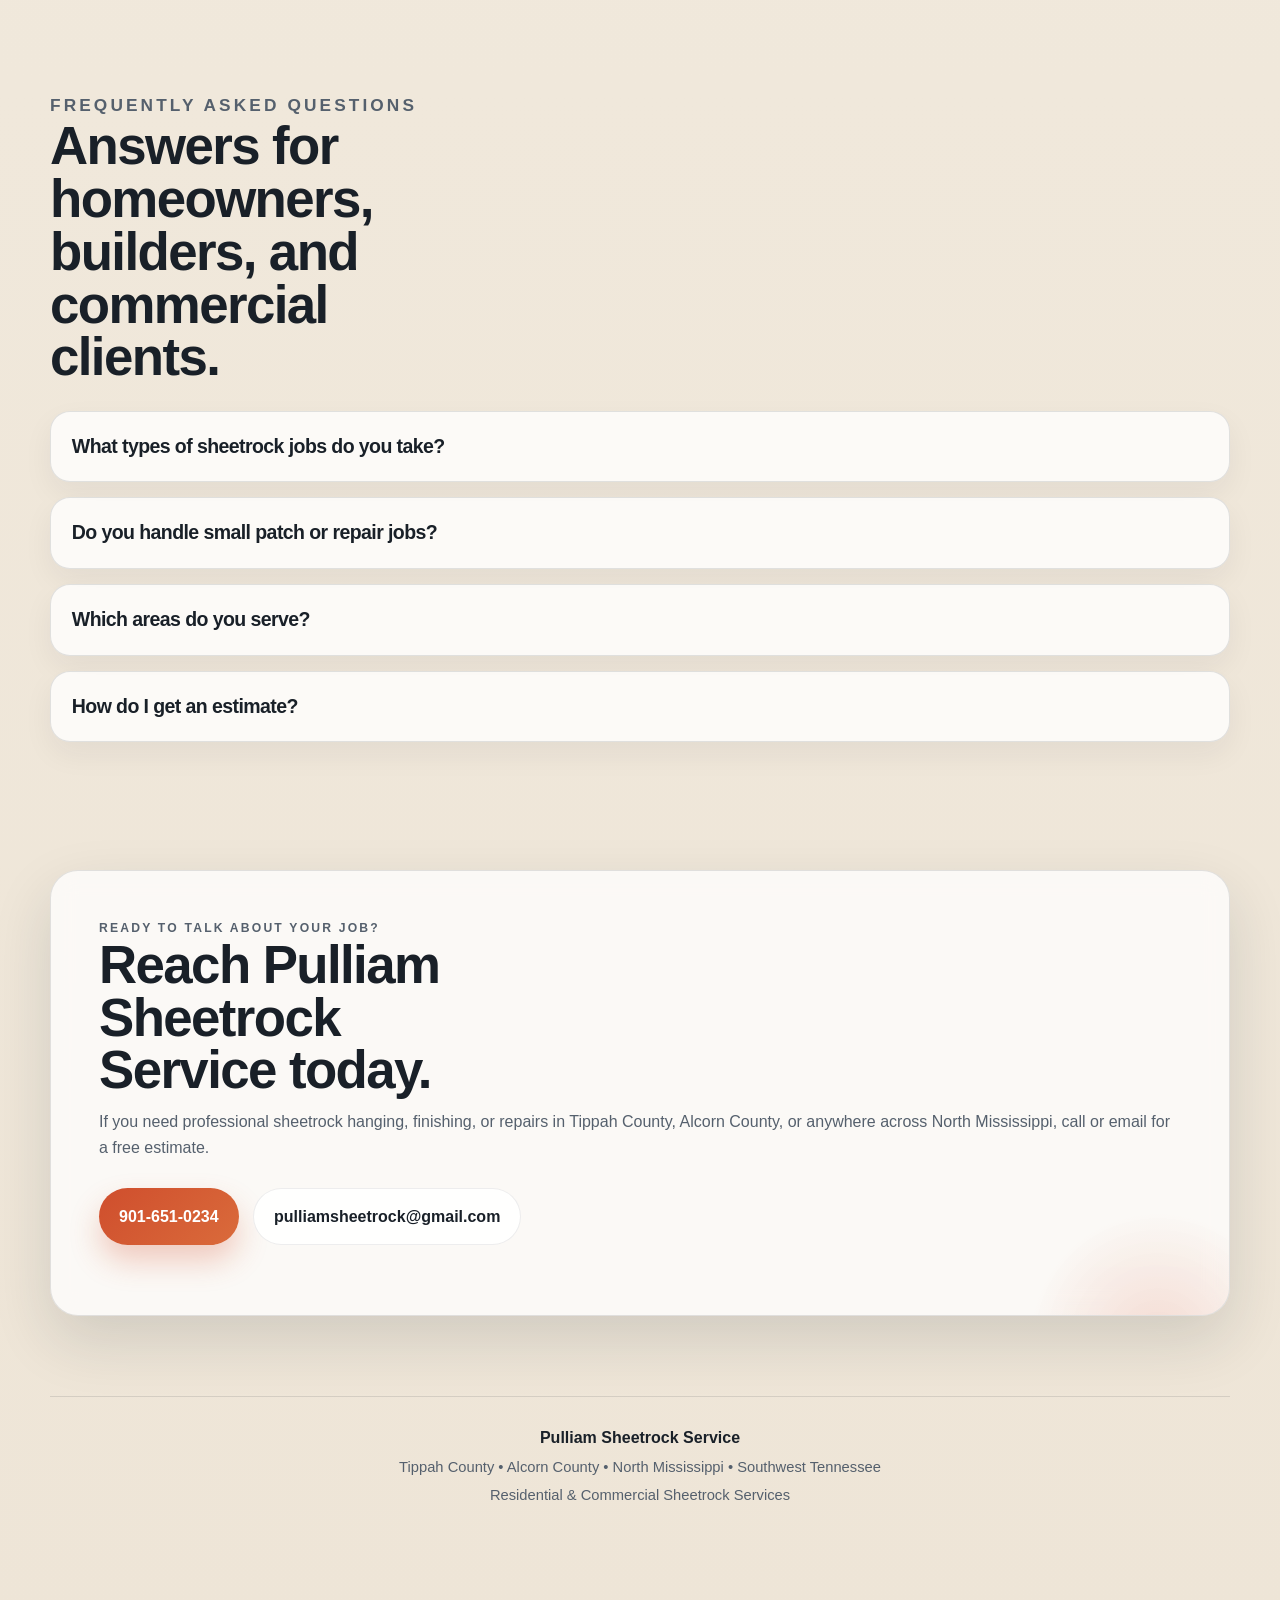
==== commit cb3f3d54: "Add navbar, SEO for Tippah/Alcorn County, Pickwick, and polish copy - Add sticky navigation bar with" ====
--- a/index.html
+++ b/index.html
@@ -3,20 +3,24 @@
 <head>
   <meta charset="UTF-8">
   <meta name="viewport" content="width=device-width, initial-scale=1.0">
-  <title>Pulliam Sheetrock Service | Sheetrock Hanging, Finishing & Repairs in North Mississippi</title>
-  <meta name="description" content="Pulliam Sheetrock Service provides professional sheetrock hanging, finishing, and repair work across North Mississippi and Southwest Tennessee, including Tippah County, DeSoto, Oxford, Corinth, Tupelo, New Albany, and more.">
+  <title>Pulliam Sheetrock Service | Sheetrock Hanging, Finishing & Repairs in Tippah County, Alcorn County & North Mississippi</title>
+  <meta name="description" content="Pulliam Sheetrock Service provides professional sheetrock hanging, finishing, and repair work in Tippah County, Alcorn County, and across North Mississippi. Serving Ripley, Corinth, Pickwick, New Albany, Tupelo, Oxford, DeSoto County, and Southwest Tennessee. 10+ years experience.">
+  <meta name="keywords" content="Pulliam Sheetrock, Tippah County sheetrock, Alcorn County sheetrock, sheetrock hanging, drywall finishing, sheetrock repair, North Mississippi drywall, Ripley MS sheetrock, Corinth MS sheetrock, Pickwick sheetrock, drywall contractor">
   <meta name="theme-color" content="#cf4e2d">
+  <link rel="canonical" href="https://www.pulliamsheetrock.com/">
   <meta property="og:type" content="website">
-  <meta property="og:title" content="Pulliam Sheetrock Service | North Mississippi & Southwest Tennessee">
-  <meta property="og:description" content="Expert sheetrock hanging, finishing, and repairs with 10+ years of experience. Residential and commercial service across North MS and Southwest TN.">
-  <meta property="og:image" content="assets/og-image.png">
+  <meta property="og:url" content="https://www.pulliamsheetrock.com/">
+  <meta property="og:site_name" content="Pulliam Sheetrock Service">
+  <meta property="og:title" content="Pulliam Sheetrock Service | Tippah County, Alcorn County & North Mississippi">
+  <meta property="og:description" content="Expert sheetrock hanging, finishing, and repairs with 10+ years of experience. Serving Tippah County, Alcorn County, and all of North Mississippi.">
+  <meta property="og:image" content="https://www.pulliamsheetrock.com/assets/og-image.png">
   <meta property="og:image:alt" content="Pulliam Sheetrock Service branded share graphic">
   <meta property="og:image:width" content="1200">
   <meta property="og:image:height" content="630">
   <meta name="twitter:card" content="summary_large_image">
   <meta name="twitter:title" content="Pulliam Sheetrock Service">
-  <meta name="twitter:description" content="Professional sheetrock hanging, finishing, and repairs across North Mississippi and Southwest Tennessee.">
-  <meta name="twitter:image" content="assets/og-image.png">
+  <meta name="twitter:description" content="Professional sheetrock hanging, finishing, and repairs in Tippah County, Alcorn County, and across North Mississippi.">
+  <meta name="twitter:image" content="https://www.pulliamsheetrock.com/assets/og-image.png">
   <link rel="icon" href="assets/favicon.svg" type="image/svg+xml">
   <link rel="stylesheet" href="styles.css">
   <script type="application/ld+json">
@@ -24,21 +28,25 @@
       "@context": "https://schema.org",
       "@type": "LocalBusiness",
       "name": "Pulliam Sheetrock Service",
-      "description": "Professional sheetrock hanging, finishing, and repair services for residential and commercial jobs across North Mississippi and Southwest Tennessee.",
-      "image": "assets/og-image.png",
+      "url": "https://www.pulliamsheetrock.com/",
+      "description": "Professional sheetrock hanging, finishing, and repair services for residential and commercial jobs in Tippah County, Alcorn County, and across North Mississippi and Southwest Tennessee.",
+      "image": "https://www.pulliamsheetrock.com/assets/og-image.png",
       "telephone": "+1-901-651-0234",
       "email": "pulliamsheetrock@gmail.com",
       "areaServed": [
         "North Mississippi",
         "Southwest Tennessee",
         "Tippah County, Mississippi",
+        "Alcorn County, Mississippi",
         "Benton County, Mississippi",
         "DeSoto County, Mississippi",
         "Oxford, Mississippi",
         "Prentiss County, Mississippi",
         "Corinth, Mississippi",
         "Tupelo, Mississippi",
-        "New Albany, Mississippi"
+        "New Albany, Mississippi",
+        "Ripley, Mississippi",
+        "Pickwick, Tennessee"
       ],
       "makesOffer": [
         {
@@ -91,7 +99,7 @@
           "name": "Which areas do you serve?",
           "acceptedAnswer": {
             "@type": "Answer",
-            "text": "The service area includes North Mississippi and Southwest Tennessee, including Tippah County, Benton County, DeSoto County, Oxford, Prentiss County, Corinth, Tupelo, and New Albany."
+            "text": "Pulliam Sheetrock Service covers Tippah County, Alcorn County, Benton County, DeSoto County, Oxford, Prentiss County, Corinth, Pickwick, Tupelo, New Albany, and communities throughout North Mississippi and Southwest Tennessee."
           }
         },
         {
@@ -109,12 +117,26 @@
 <body>
   <div class="site-shell">
     <header class="topbar">
-      <p class="topbar-copy">Serving North Mississippi, Southwest Tennessee, and beyond</p>
+      <p class="topbar-copy">Serving Tippah County, Alcorn County, and all of North Mississippi</p>
       <div class="topbar-links">
         <a href="tel:19016510234">Call 901-651-0234</a>
         <a href="mailto:pulliamsheetrock@gmail.com">pulliamsheetrock@gmail.com</a>
       </div>
     </header>
+
+    <nav class="navbar" aria-label="Main navigation">
+      <a href="#" class="nav-brand">
+        <span class="nav-brand-mark" aria-hidden="true">PS</span>
+        <span class="nav-brand-text">Pulliam Sheetrock</span>
+      </a>
+      <div class="nav-links">
+        <a href="#services">Services</a>
+        <a href="#work">Our Work</a>
+        <a href="#coverage">Service Area</a>
+        <a href="#faq">FAQ</a>
+        <a href="tel:19016510234" class="nav-cta">Get a Quote</a>
+      </div>
+    </nav>
 
     <main>
       <section class="hero section">
@@ -122,7 +144,7 @@
           <p class="eyebrow">Residential & commercial sheetrock service</p>
           <h1>Sheetrock work done right the first time.</h1>
           <p class="lead">
-            Pulliam Sheetrock Service delivers expert hanging, finishing, and repair work across North Mississippi and Southwest Tennessee with 10+ years of experience.
+            Pulliam Sheetrock Service delivers expert hanging, finishing, and repair work throughout Tippah County, Alcorn County, and North Mississippi with 10+ years of hands-on experience.
           </p>
           <div class="hero-actions">
             <a class="button button-primary" href="tel:19016510234">Call Manse Pulliam</a>
@@ -131,7 +153,7 @@
           <ul class="hero-points" aria-label="Highlights">
             <li>No job too large or too small</li>
             <li>Clean hanging, sharp finishing, dependable repairs</li>
-            <li>Serving Tippah, Benton, DeSoto, Oxford, Prentiss, Corinth, Tupelo, New Albany, and Southwest TN</li>
+            <li>Serving Tippah County, Alcorn County, Benton, DeSoto, Oxford, Corinth, Pickwick, Tupelo, New Albany, and Southwest TN</li>
           </ul>
         </div>
 
@@ -159,7 +181,7 @@
             </li>
             <li>
               <strong>North MS & Southwest TN</strong>
-              <span>Serving Tippah County, Benton, DeSoto, Oxford, Corinth, Tupelo, New Albany, and nearby areas.</span>
+              <span>Serving Tippah County, Alcorn County, Benton, DeSoto, Oxford, Corinth, Pickwick, Tupelo, New Albany, and nearby areas.</span>
             </li>
           </ul>
           <p class="hero-card-foot">No job too large or too small.</p>
@@ -186,7 +208,7 @@
           <p class="eyebrow">Core services</p>
           <h2>Built for contractors, homeowners, and property managers.</h2>
           <p>
-            Whether you need complete sheetrock installation or precise drywall repair, Pulliam Sheetrock Service keeps the work moving with clean execution and a professional finish.
+            Whether you need complete sheetrock installation or precise drywall repair in Tippah County, Alcorn County, or anywhere across North Mississippi, Pulliam Sheetrock Service keeps the work moving with clean execution and a professional finish.
           </p>
         </div>
 
@@ -211,7 +233,7 @@
           <p class="eyebrow">Work examples</p>
           <h2>Residential and commercial sheetrock projects.</h2>
           <p>
-            The site is set up with gallery-ready cards so your project photos can showcase the range of jobs you handle, from open residential interiors to large commercial ceilings and detailed finishing work.
+            From open residential interiors to large commercial ceilings and detailed finishing work, see the range of sheetrock projects we handle across Tippah County, Alcorn County, and North Mississippi.
           </p>
         </div>
 
@@ -243,9 +265,9 @@
       <section class="section coverage" id="coverage">
         <div class="section-heading" data-reveal>
           <p class="eyebrow">Service area</p>
-          <h2>Sheetrock service across North Mississippi and Southwest Tennessee.</h2>
+          <h2>Sheetrock service across Tippah County, Alcorn County, and North Mississippi.</h2>
           <p>
-            Pulliam Sheetrock Service is positioned for jobs across Tippah County, Benton County, DeSoto County, Oxford, Prentiss County, Corinth, Tupelo, New Albany, and nearby communities throughout North MS and Southwest TN.
+            Pulliam Sheetrock Service handles jobs across Tippah County, Alcorn County, Benton County, DeSoto County, Oxford, Prentiss County, Corinth, Pickwick, Tupelo, New Albany, and nearby communities throughout North MS and Southwest TN.
           </p>
         </div>
 
@@ -261,11 +283,13 @@
           </div>
           <div class="coverage-list" data-reveal>
             <span>Tippah County</span>
+            <span>Alcorn County</span>
             <span>Benton County</span>
             <span>DeSoto County</span>
             <span>Oxford</span>
             <span>Prentiss County</span>
             <span>Corinth</span>
+            <span>Pickwick</span>
             <span>Tupelo</span>
             <span>New Albany</span>
             <span>Southwest Tennessee</span>
@@ -286,11 +310,11 @@
           </article>
           <article class="reason-card" data-reveal>
             <h3>Flexible job size</h3>
-            <p>From small repair work to larger residential and commercial projects, the site messaging supports both.</p>
+            <p>From small patch repairs to full residential builds and large commercial projects, no job is too big or too small.</p>
           </article>
           <article class="reason-card" data-reveal>
-            <h3>Local search visibility</h3>
-            <p>Pages, headings, metadata, and structured content are tuned for sheetrock service searches across North MS.</p>
+            <h3>Locally trusted</h3>
+            <p>Based in the heart of North Mississippi and proud to serve Tippah County, Alcorn County, and surrounding communities.</p>
           </article>
         </div>
       </section>
@@ -308,11 +332,11 @@
           </details>
           <details data-reveal>
             <summary>Do you handle small patch or repair jobs?</summary>
-            <p>Yes. The business messaging is built around “no job too large or too small,” so smaller drywall repairs and finishing corrections fit right alongside full installs.</p>
+            <p>Yes. No job is too large or too small. We handle smaller drywall repairs and finishing corrections right alongside full installs.</p>
           </details>
           <details data-reveal>
             <summary>Which areas do you serve?</summary>
-            <p>The site targets North Mississippi and Southwest Tennessee, including Tippah County, Benton County, DeSoto County, Oxford, Prentiss County, Corinth, Tupelo, and New Albany.</p>
+            <p>We serve Tippah County, Alcorn County, Benton County, DeSoto County, Oxford, Prentiss County, Corinth, Pickwick, Tupelo, New Albany, and communities throughout North Mississippi and Southwest Tennessee.</p>
           </details>
           <details data-reveal>
             <summary>How do I get an estimate?</summary>
@@ -326,7 +350,7 @@
           <p class="eyebrow">Ready to talk about your job?</p>
           <h2>Reach Pulliam Sheetrock Service today.</h2>
           <p>
-            If you need professional sheetrock hanging, finishing, or repairs anywhere in North Mississippi or Southwest Tennessee, call or email for the next step.
+            If you need professional sheetrock hanging, finishing, or repairs in Tippah County, Alcorn County, or anywhere across North Mississippi, call or email for a free estimate.
           </p>
           <div class="contact-actions">
             <a class="button button-primary" href="tel:19016510234">901-651-0234</a>
@@ -338,7 +362,8 @@
 
     <footer class="footer">
       <p>Pulliam Sheetrock Service</p>
-      <p>North Mississippi • Southwest Tennessee • Residential & commercial sheetrock services</p>
+      <p>Tippah County • Alcorn County • North Mississippi • Southwest Tennessee</p>
+      <p>Residential & Commercial Sheetrock Services</p>
     </footer>
   </div>
 
--- a/styles.css
+++ b/styles.css
@@ -88,6 +88,78 @@
   color: var(--accent);
 }
 
+.navbar {
+  display: flex;
+  align-items: center;
+  justify-content: space-between;
+  gap: 1rem;
+  padding: 0.85rem 1.25rem;
+  margin: 0.5rem 0 0;
+  border-radius: var(--radius-lg);
+  background: linear-gradient(180deg, rgba(255, 255, 255, 0.82), rgba(255, 255, 255, 0.62));
+  backdrop-filter: blur(14px);
+  border: 1px solid rgba(255, 255, 255, 0.55);
+  box-shadow: 0 8px 24px rgba(31, 39, 48, 0.08);
+  position: sticky;
+  top: 0.5rem;
+  z-index: 15;
+}
+
+.nav-brand {
+  display: flex;
+  align-items: center;
+  gap: 0.65rem;
+}
+
+.nav-brand-mark {
+  display: grid;
+  place-items: center;
+  width: 2.4rem;
+  height: 2.4rem;
+  border-radius: 12px;
+  background: linear-gradient(135deg, var(--accent), #da6b3b);
+  color: white;
+  font-family: "Franklin Gothic Demi", "Arial Narrow", "Aptos Display", sans-serif;
+  font-size: 0.88rem;
+  font-weight: 800;
+  letter-spacing: -0.04em;
+  box-shadow: 0 6px 14px rgba(207, 78, 45, 0.22);
+}
+
+.nav-brand-text {
+  font-family: "Franklin Gothic Demi", "Arial Narrow", "Aptos Display", sans-serif;
+  font-weight: 800;
+  font-size: 1.12rem;
+  letter-spacing: -0.02em;
+}
+
+.nav-links {
+  display: flex;
+  align-items: center;
+  gap: 0.35rem;
+}
+
+.nav-links a {
+  padding: 0.5rem 0.85rem;
+  border-radius: 999px;
+  font-size: 0.92rem;
+  font-weight: 600;
+  color: var(--muted);
+  transition: color 180ms ease, background-color 180ms ease;
+}
+
+.nav-links a:hover {
+  color: var(--text);
+  background: rgba(25, 32, 40, 0.05);
+}
+
+.nav-cta {
+  color: white !important;
+  background: linear-gradient(135deg, var(--accent), #da6b3b) !important;
+  box-shadow: 0 8px 18px rgba(207, 78, 45, 0.22);
+  font-weight: 700 !important;
+}
+
 .section {
   padding: 4rem 0;
 }
@@ -559,13 +631,23 @@
 }
 
 .footer {
-  padding: 1rem 0 2.5rem;
+  padding: 1.5rem 0 2.5rem;
   color: var(--muted);
   text-align: center;
+  border-top: 1px solid var(--line);
+  margin-top: 1rem;
 }
 
 .footer p {
   margin: 0.25rem 0;
+  font-size: 0.92rem;
+}
+
+.footer p:first-child {
+  font-weight: 700;
+  color: var(--text);
+  font-size: 1rem;
+  margin-bottom: 0.35rem;
 }
 
 .floating-call {
@@ -612,6 +694,21 @@
     align-items: flex-start;
   }
 
+  .navbar {
+    flex-wrap: wrap;
+    gap: 0.5rem;
+  }
+
+  .nav-links {
+    flex-wrap: wrap;
+    gap: 0.25rem;
+  }
+
+  .nav-links a {
+    font-size: 0.85rem;
+    padding: 0.4rem 0.7rem;
+  }
+
   .hero-card {
     order: -1;
   }
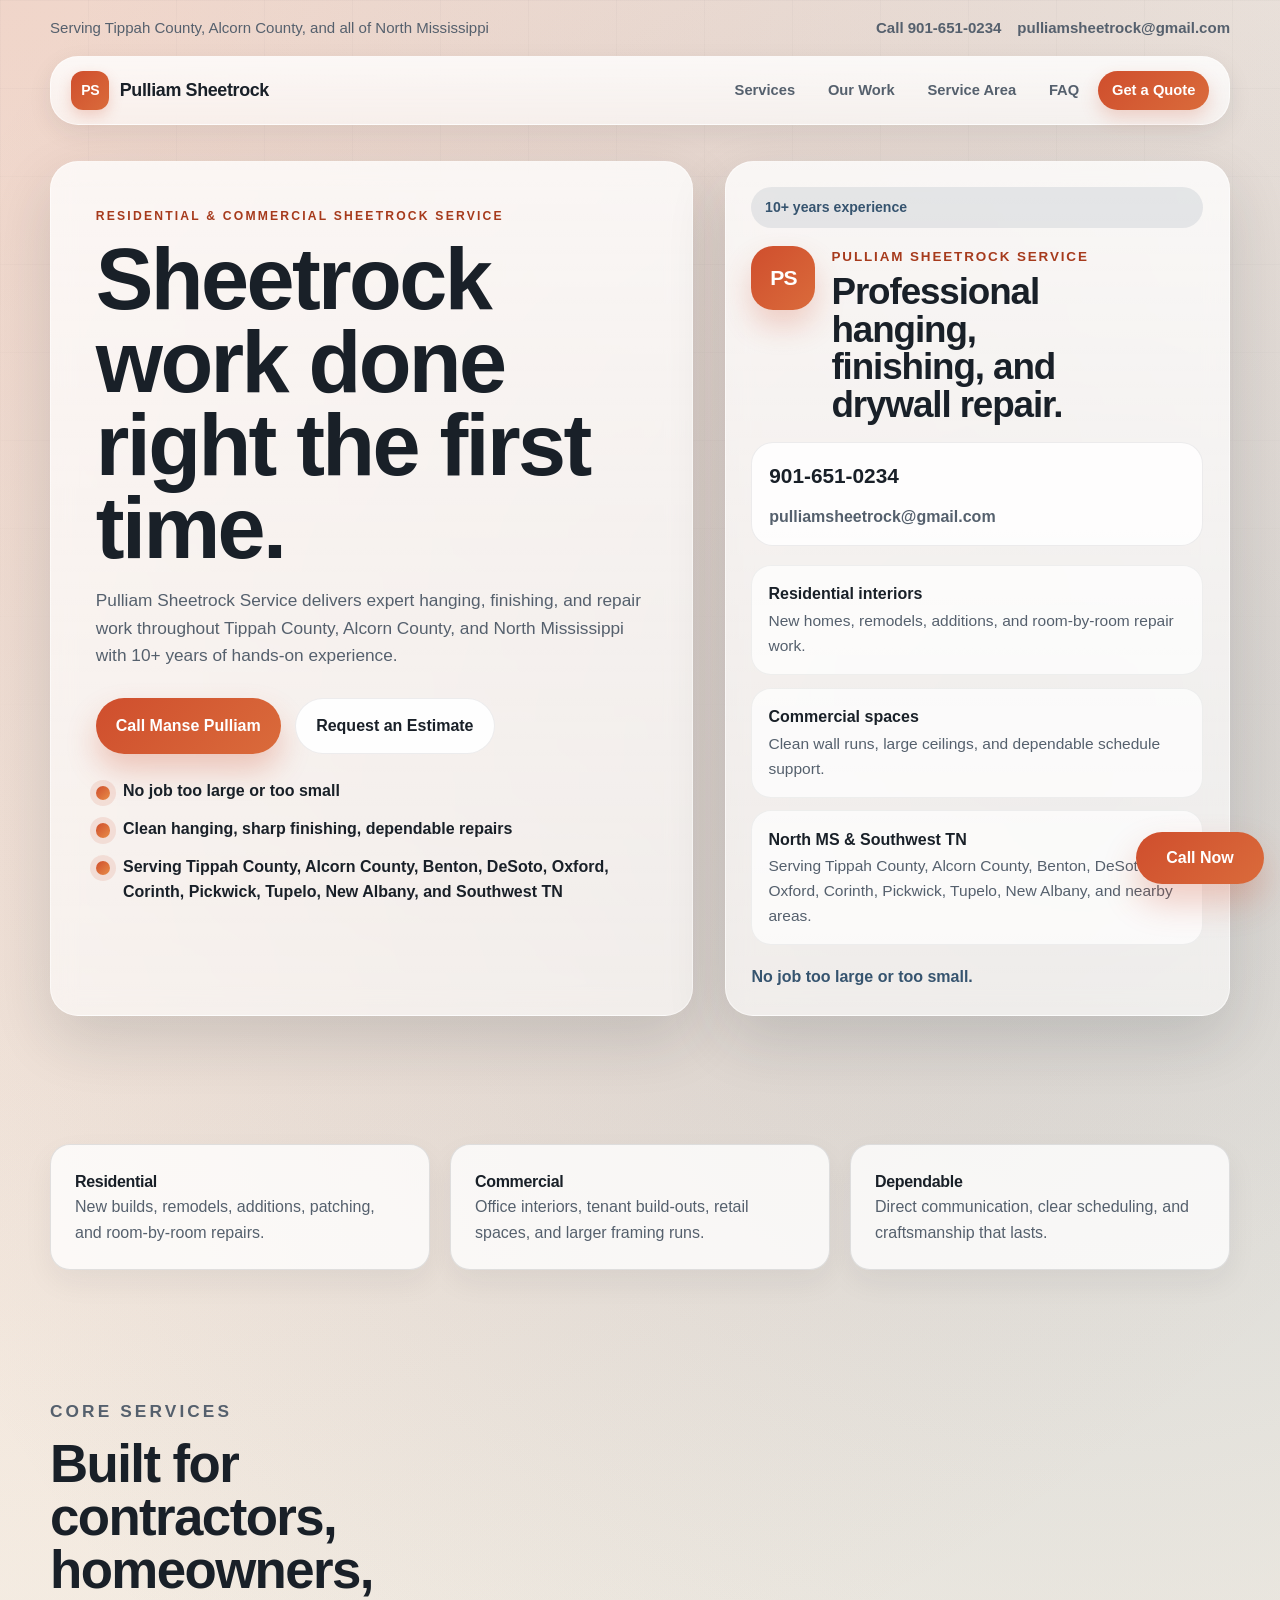
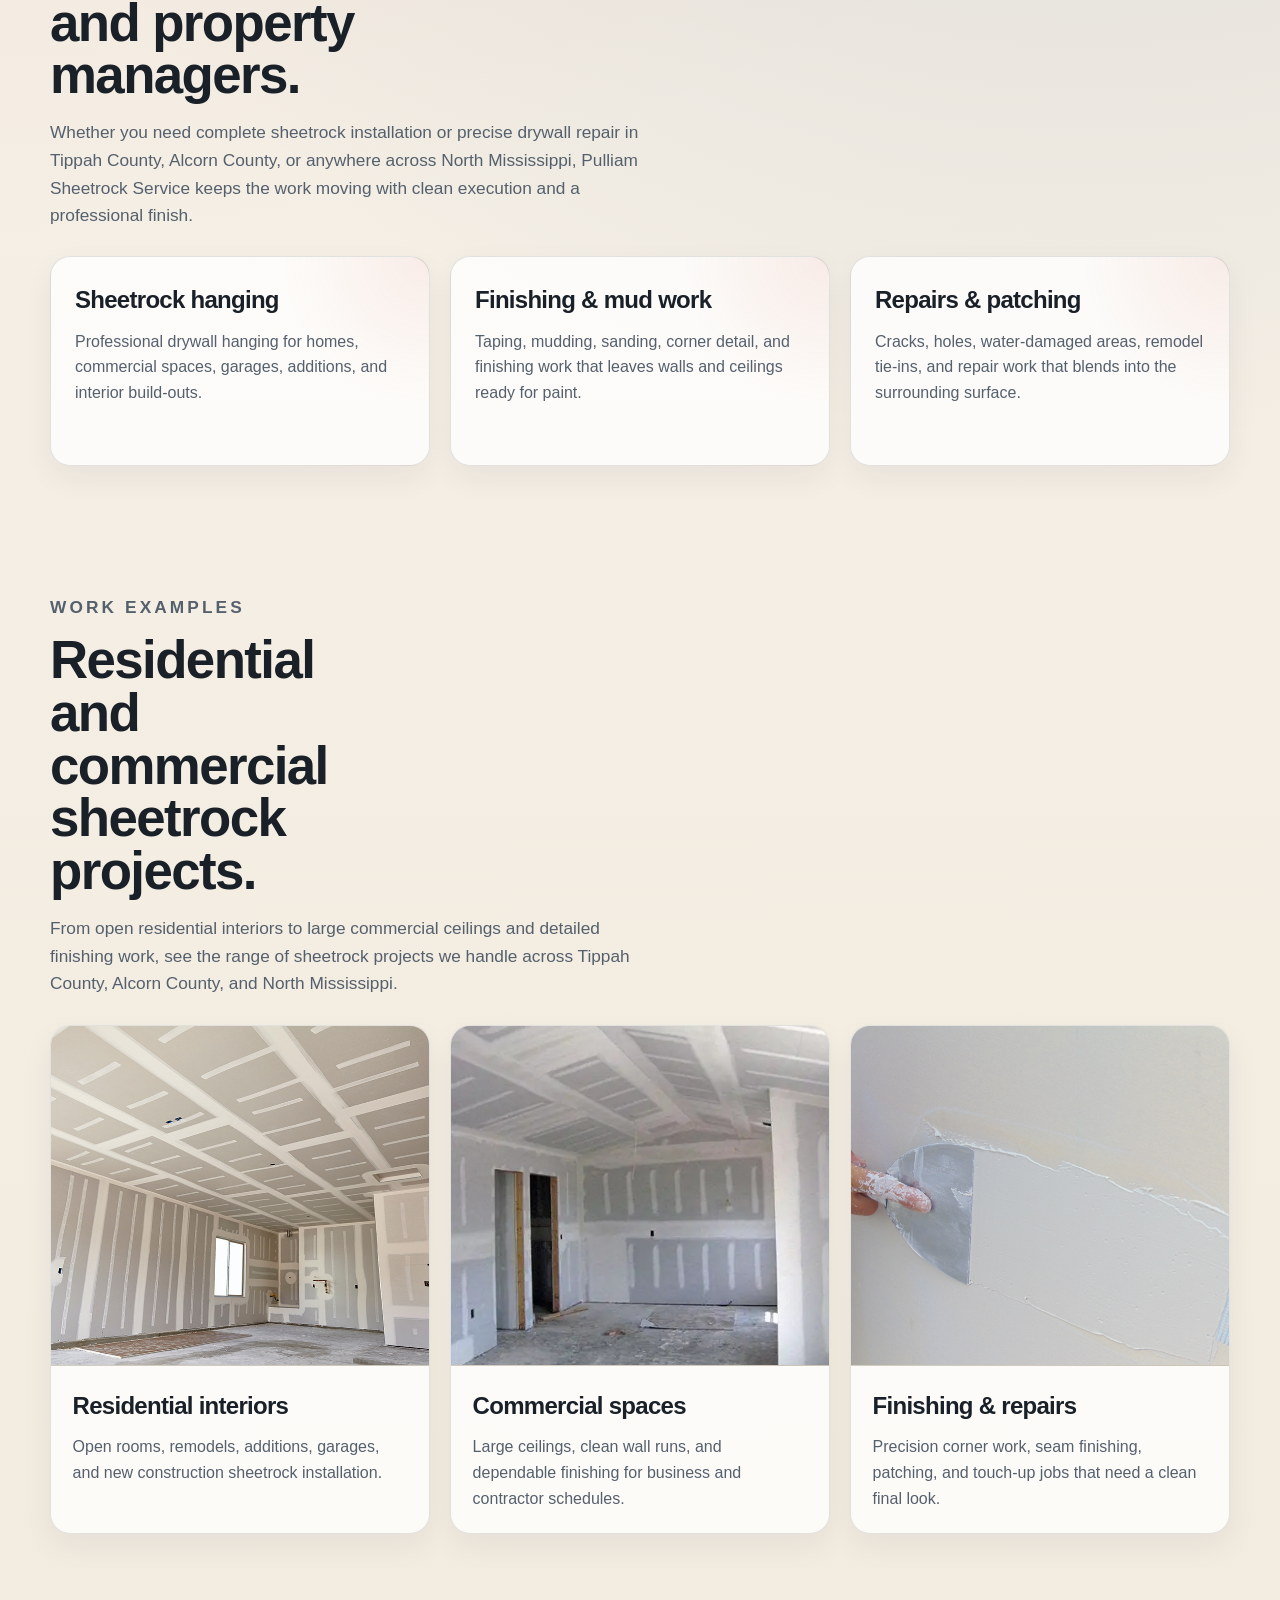
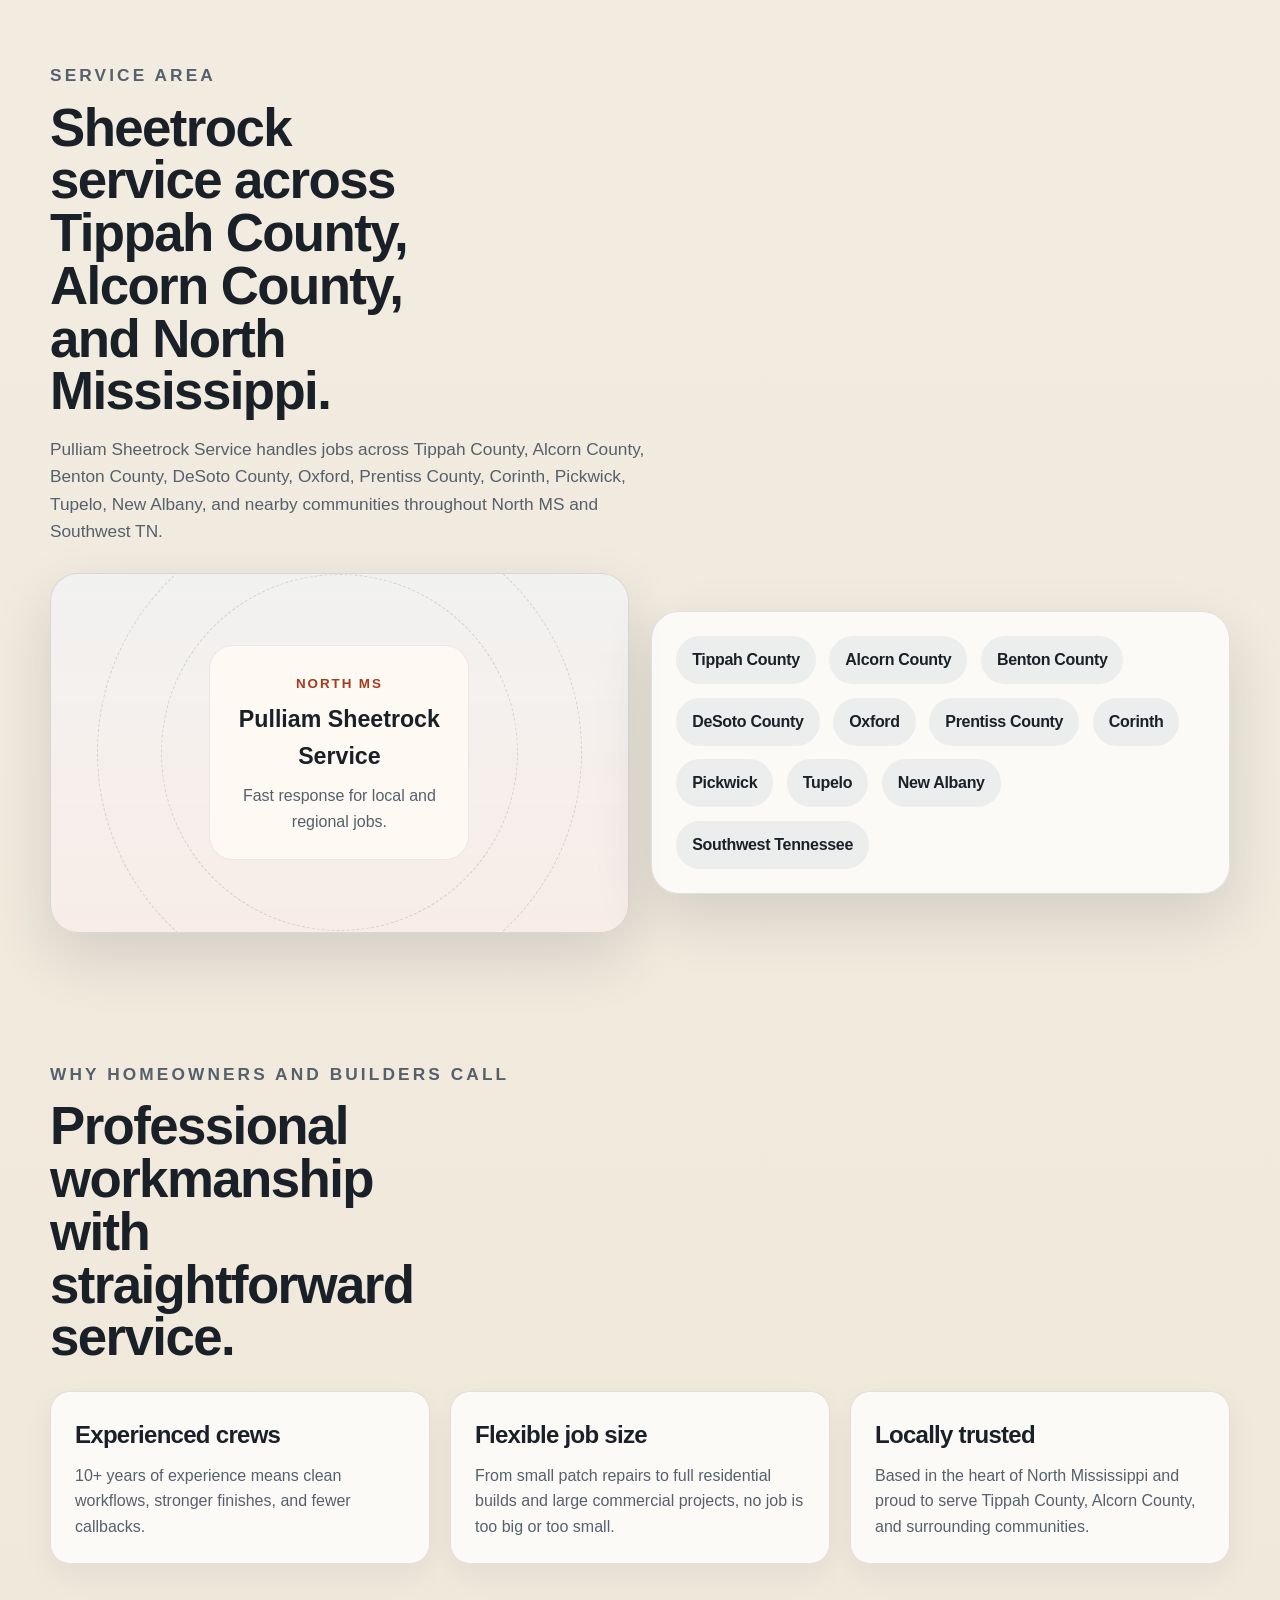
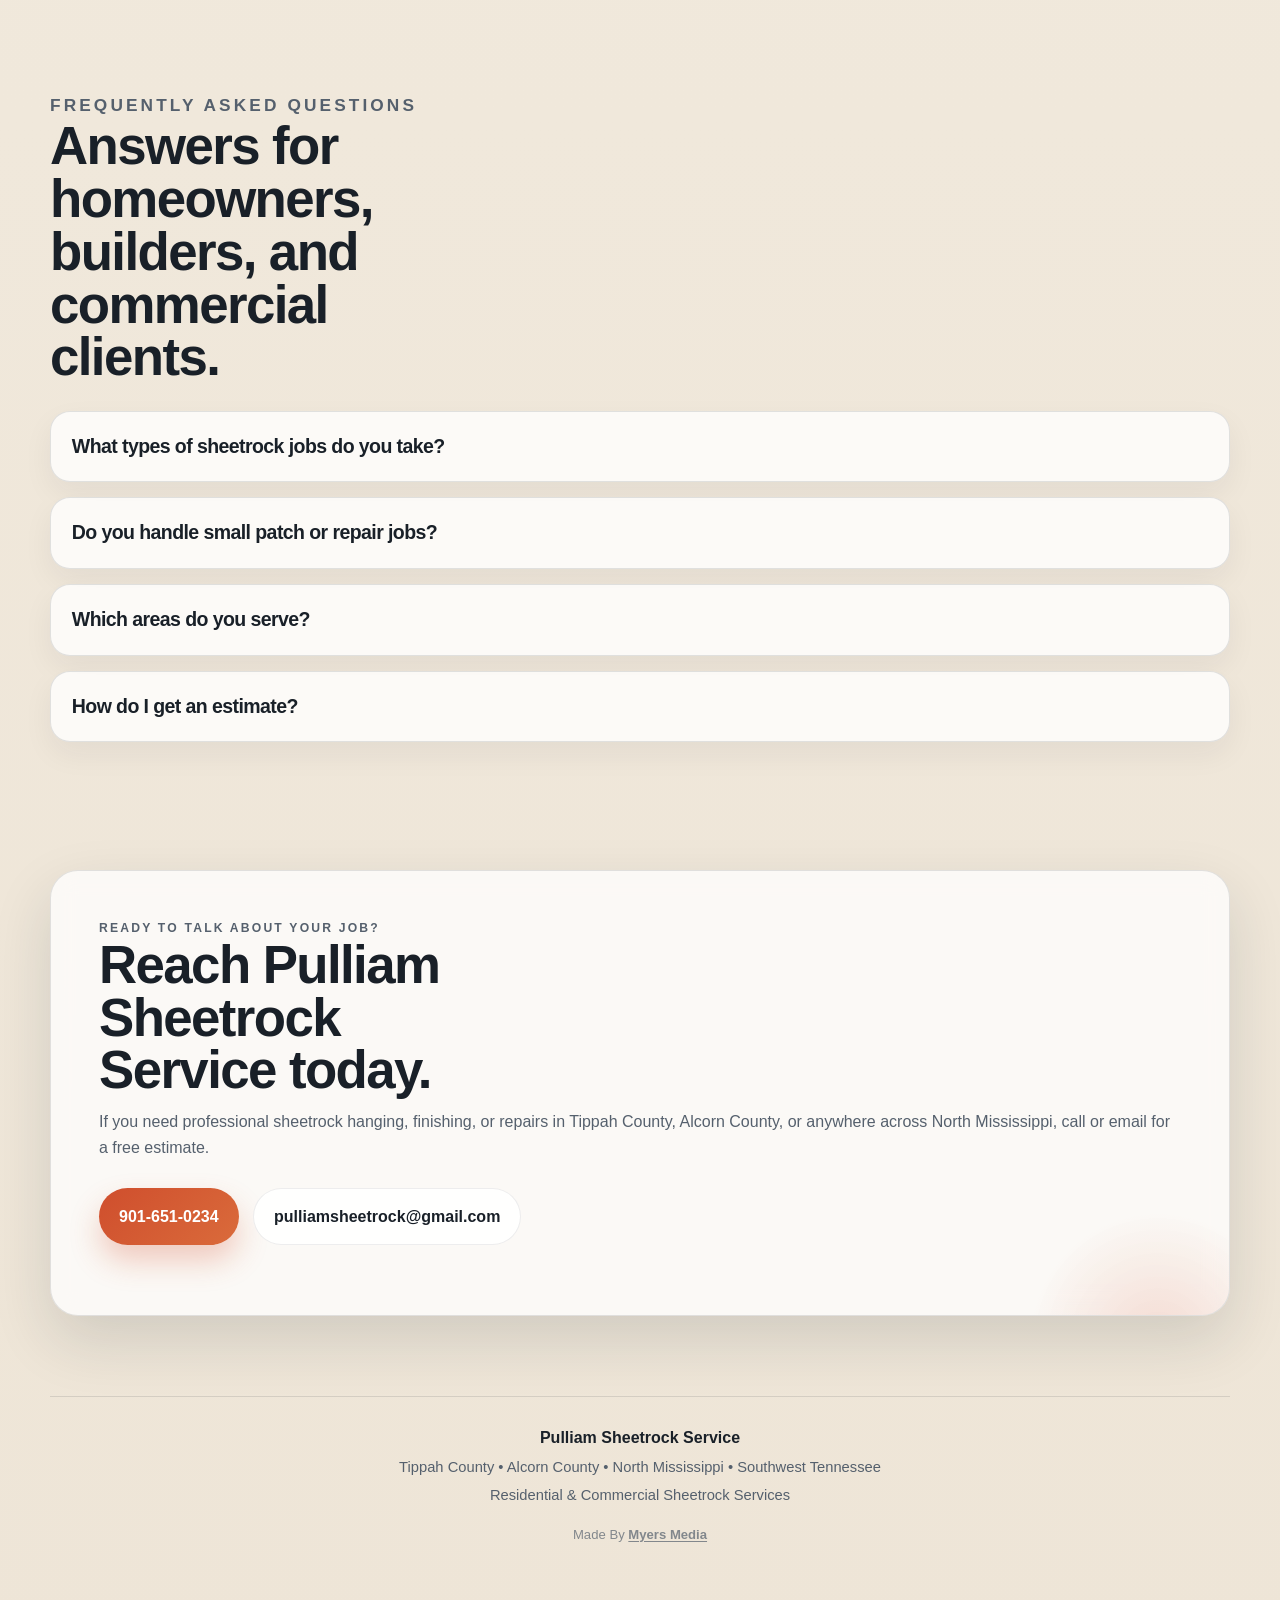
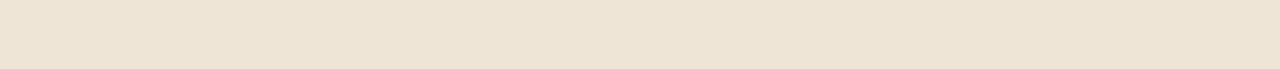
==== commit af213473: "Add Myers Media credit to footer Co-Authored-By: Claude Opus 4.6 <noreply@anthropic.com>" ====
--- a/index.html
+++ b/index.html
@@ -364,6 +364,7 @@
       <p>Pulliam Sheetrock Service</p>
       <p>Tippah County • Alcorn County • North Mississippi • Southwest Tennessee</p>
       <p>Residential & Commercial Sheetrock Services</p>
+      <p class="footer-credit">Made By <a href="https://myersgroupmedia.com" target="_blank" rel="noopener">Myers Media</a></p>
     </footer>
   </div>
 
--- a/styles.css
+++ b/styles.css
@@ -648,6 +648,22 @@
   color: var(--text);
   font-size: 1rem;
   margin-bottom: 0.35rem;
+}
+
+.footer-credit {
+  margin-top: 1rem !important;
+  font-size: 0.82rem !important;
+  opacity: 0.7;
+}
+
+.footer-credit a {
+  font-weight: 700;
+  text-decoration: underline;
+  text-underline-offset: 2px;
+}
+
+.footer-credit a:hover {
+  color: var(--accent);
 }
 
 .floating-call {
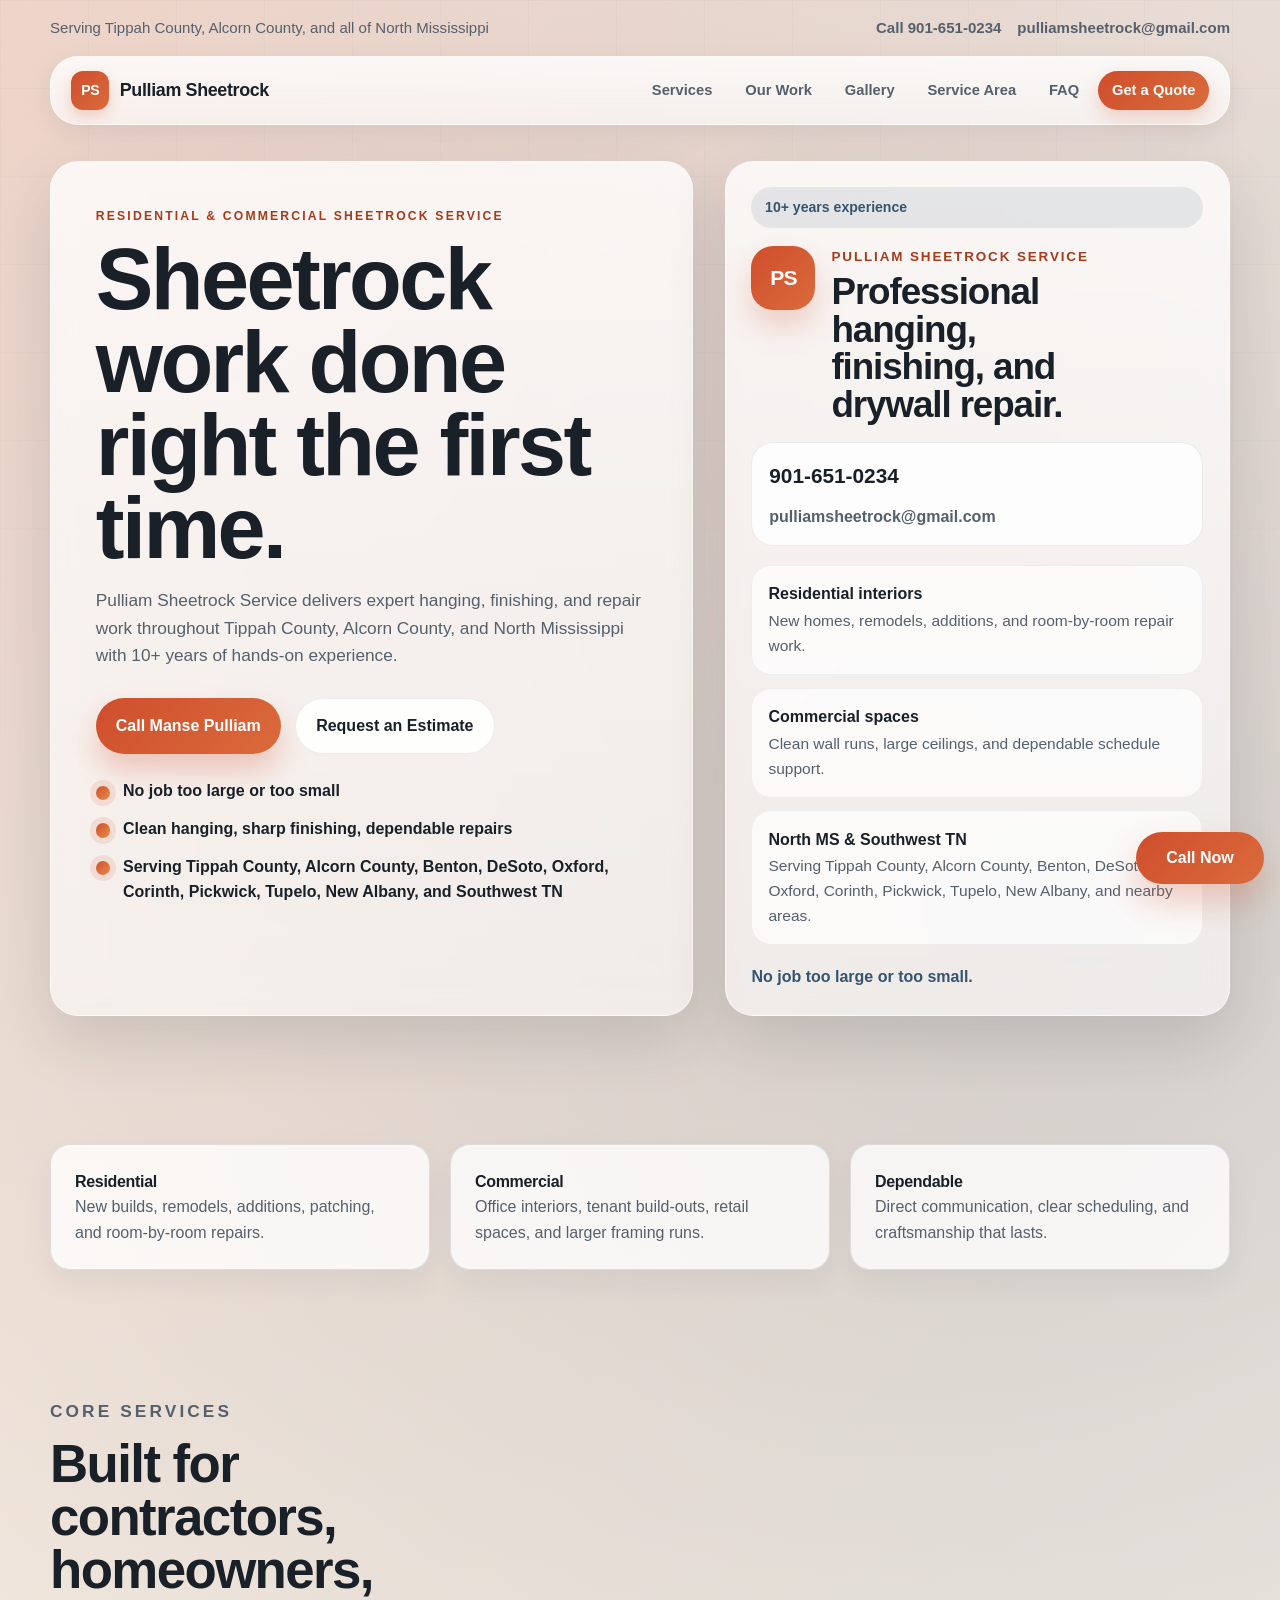
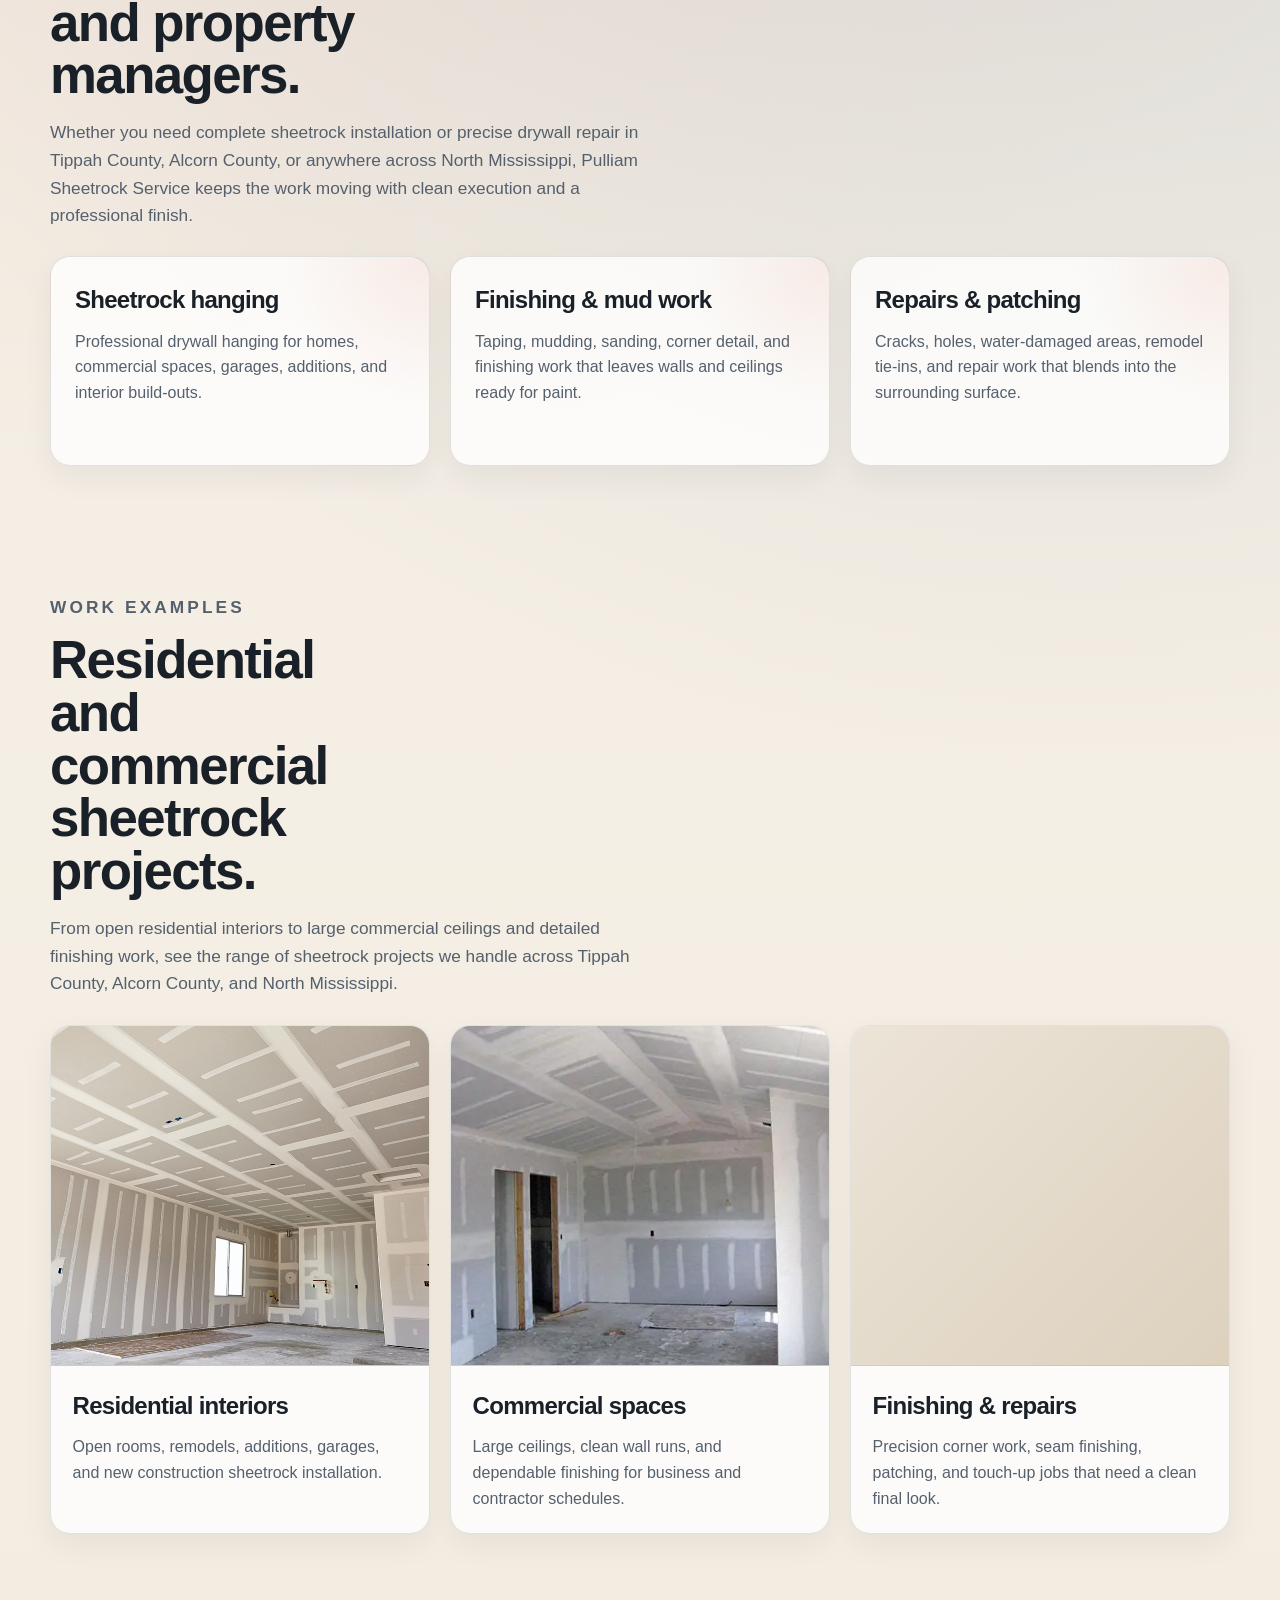
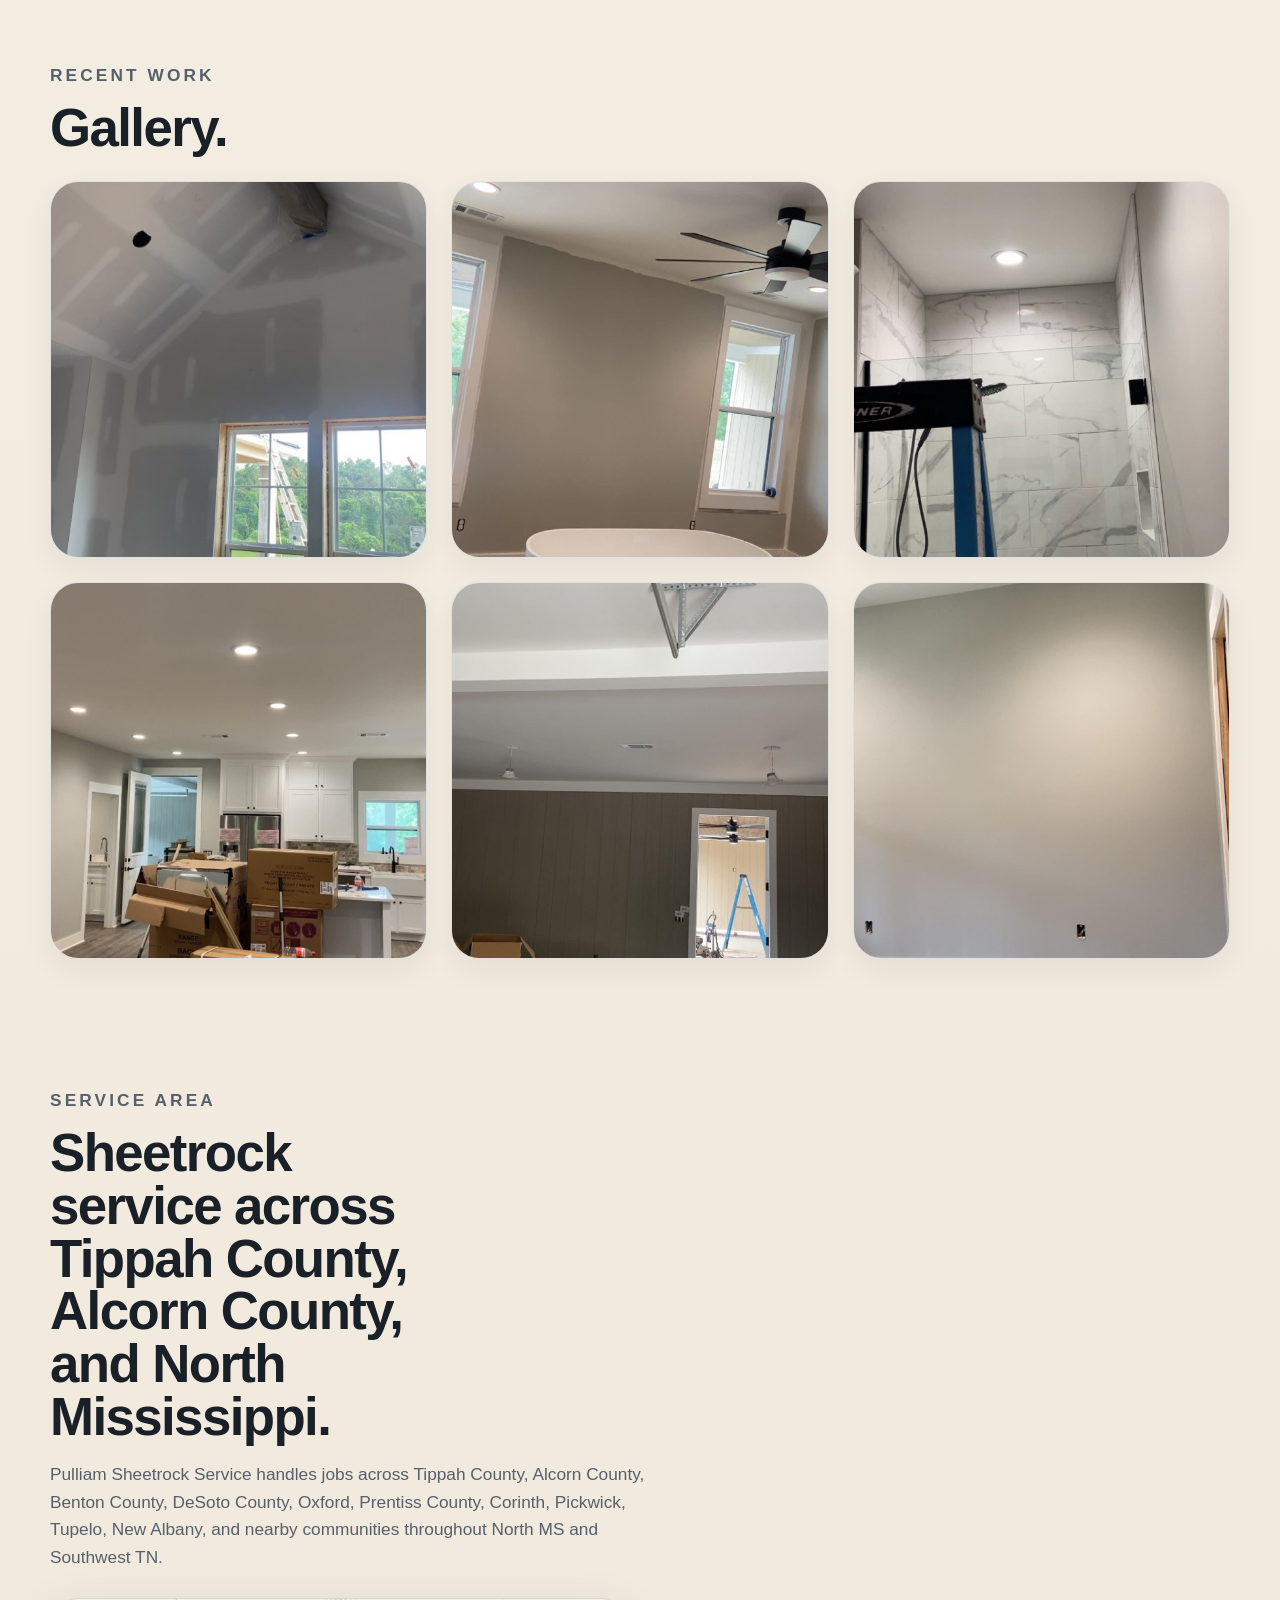
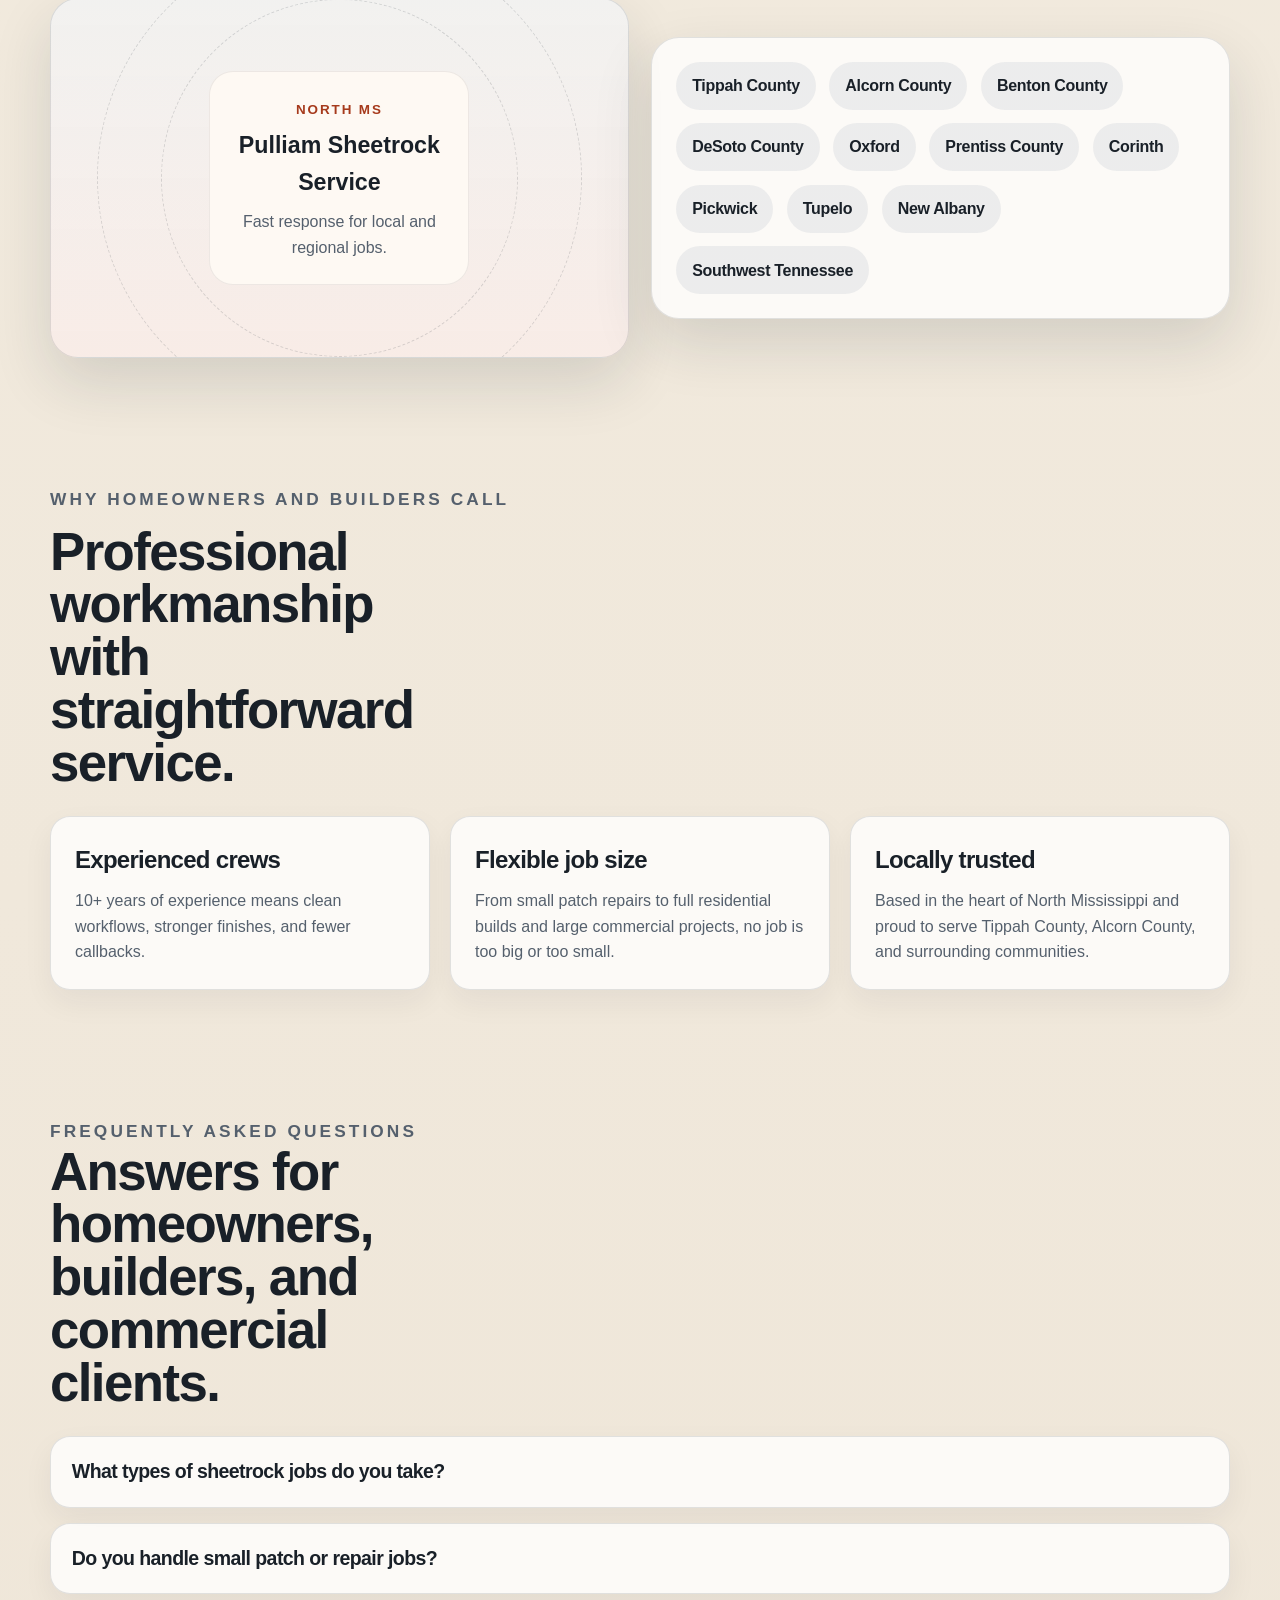
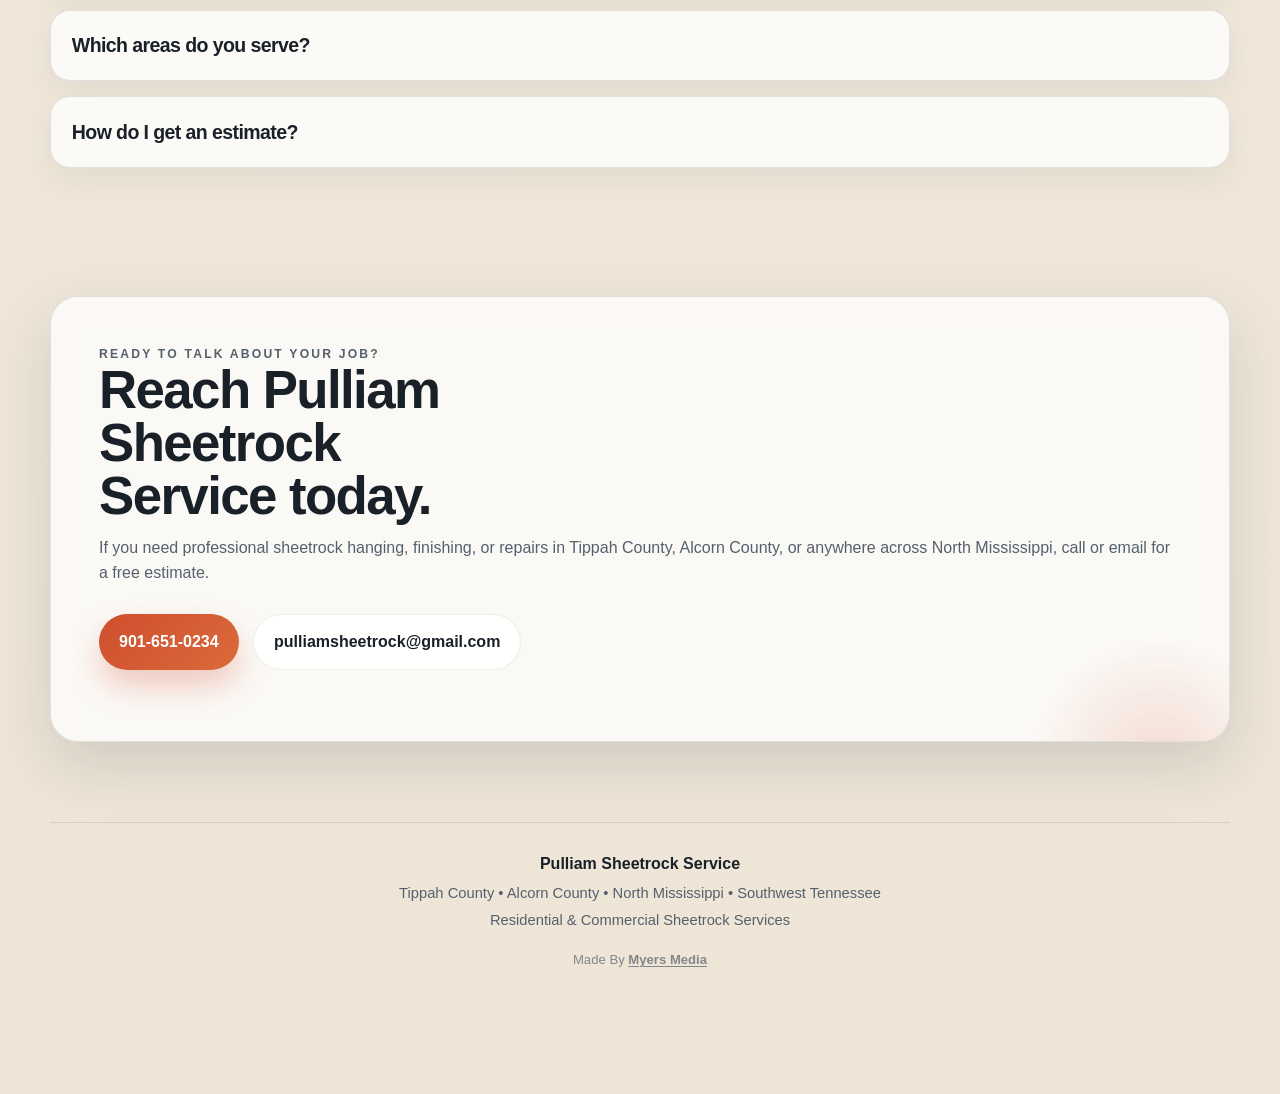
==== commit eefb3256: "Add recent work gallery section and images" ====
--- a/index.html
+++ b/index.html
@@ -132,6 +132,7 @@
       <div class="nav-links">
         <a href="#services">Services</a>
         <a href="#work">Our Work</a>
+        <a href="#gallery">Gallery</a>
         <a href="#coverage">Service Area</a>
         <a href="#faq">FAQ</a>
         <a href="tel:19016510234" class="nav-cta">Get a Quote</a>
@@ -259,6 +260,52 @@
               <p>Precision corner work, seam finishing, patching, and touch-up jobs that need a clean final look.</p>
             </div>
           </article>
+        </div>
+      </section>
+
+      <section class="section gallery" id="gallery">
+        <div class="section-heading" data-reveal>
+          <p class="eyebrow">Recent work</p>
+          <h2>Gallery.</h2>
+        </div>
+
+        <div class="gallery-grid" data-reveal>
+          <div class="gallery-card">
+            <img src="assets/gallery-vaulted-drywall.jpg" alt="Vaulted ceiling sheetrock and mudding under construction" loading="lazy" decoding="async">
+            <div class="gallery-overlay">
+              <span>Vaulted Drywall (Hanging/Mudding)</span>
+            </div>
+          </div>
+          <div class="gallery-card">
+            <img src="assets/gallery-bathroom-tub.jpg" alt="Finished master bathroom with freestanding tub" loading="lazy" decoding="async">
+            <div class="gallery-overlay">
+              <span>Finished Bathroom & Tub</span>
+            </div>
+          </div>
+          <div class="gallery-card">
+            <img src="assets/gallery-shower-tiling.jpg" alt="Custom walk-in shower tiling work in progress" loading="lazy" decoding="async">
+            <div class="gallery-overlay">
+              <span>Custom Shower Tiling Prep</span>
+            </div>
+          </div>
+          <div class="gallery-card">
+            <img src="assets/gallery-kitchen-finished.jpg" alt="Finished custom kitchen drywall and paint" loading="lazy" decoding="async">
+            <div class="gallery-overlay">
+              <span>Finished Kitchen Paint & Drywall</span>
+            </div>
+          </div>
+          <div class="gallery-card">
+            <img src="assets/gallery-bonus-room.jpg" alt="Finished painted bonus room interior and trim work" loading="lazy" decoding="async">
+            <div class="gallery-overlay">
+              <span>Finished Interior & Trim</span>
+            </div>
+          </div>
+          <div class="gallery-card">
+            <img src="assets/gallery-wall-detail.jpg" alt="Finished smooth wall paint detail" loading="lazy" decoding="async">
+            <div class="gallery-overlay">
+              <span>Smooth Wall Finish</span>
+            </div>
+          </div>
         </div>
       </section>
 
--- a/styles.css
+++ b/styles.css
@@ -684,6 +684,76 @@
   box-shadow: 0 18px 34px rgba(207, 78, 45, 0.28);
 }
 
+/* Gallery Section Styles */
+.gallery {
+  position: relative;
+}
+
+.gallery-grid {
+  display: grid;
+  grid-template-columns: repeat(3, minmax(0, 1fr));
+  gap: 1.5rem;
+}
+
+.gallery-card {
+  position: relative;
+  border-radius: var(--radius-lg);
+  border: 1px solid var(--line);
+  background: rgba(255, 255, 255, 0.78);
+  box-shadow: 0 12px 30px rgba(31, 39, 48, 0.06);
+  overflow: hidden;
+  aspect-ratio: 1 / 1;
+  cursor: pointer;
+}
+
+.gallery-card img {
+  width: 100%;
+  height: 100%;
+  object-fit: cover;
+  transition: transform 0.6s cubic-bezier(0.16, 1, 0.3, 1);
+}
+
+.gallery-card:hover img {
+  transform: scale(1.06);
+}
+
+/* Elegant, glassmorphic hover text overlay */
+.gallery-overlay {
+  position: absolute;
+  inset: 0;
+  background: linear-gradient(
+    to top,
+    rgba(25, 32, 40, 0.85) 0%,
+    rgba(25, 32, 40, 0.4) 50%,
+    rgba(25, 32, 40, 0) 100%
+  );
+  display: flex;
+  align-items: flex-end;
+  padding: 1.5rem;
+  opacity: 0;
+  transition: opacity 0.35s ease;
+  z-index: 2;
+  pointer-events: none;
+}
+
+.gallery-card:hover .gallery-overlay {
+  opacity: 1;
+}
+
+.gallery-overlay span {
+  color: white;
+  font-family: "Franklin Gothic Demi", "Arial Narrow", "Aptos Display", sans-serif;
+  font-size: 1.15rem;
+  font-weight: 700;
+  letter-spacing: -0.01em;
+  transform: translateY(10px);
+  transition: transform 0.35s cubic-bezier(0.16, 1, 0.3, 1);
+}
+
+.gallery-card:hover .gallery-overlay span {
+  transform: translateY(0);
+}
+
 [data-reveal] {
   opacity: 0;
   transform: translateY(18px);
@@ -705,6 +775,10 @@
     grid-template-columns: 1fr;
   }
 
+  .gallery-grid {
+    grid-template-columns: repeat(2, minmax(0, 1fr));
+  }
+
   .topbar {
     flex-direction: column;
     align-items: flex-start;
@@ -737,6 +811,10 @@
 @media (max-width: 640px) {
   .site-shell {
     width: min(100% - 1rem, 1180px);
+  }
+
+  .gallery-grid {
+    grid-template-columns: 1fr;
   }
 
   .section {
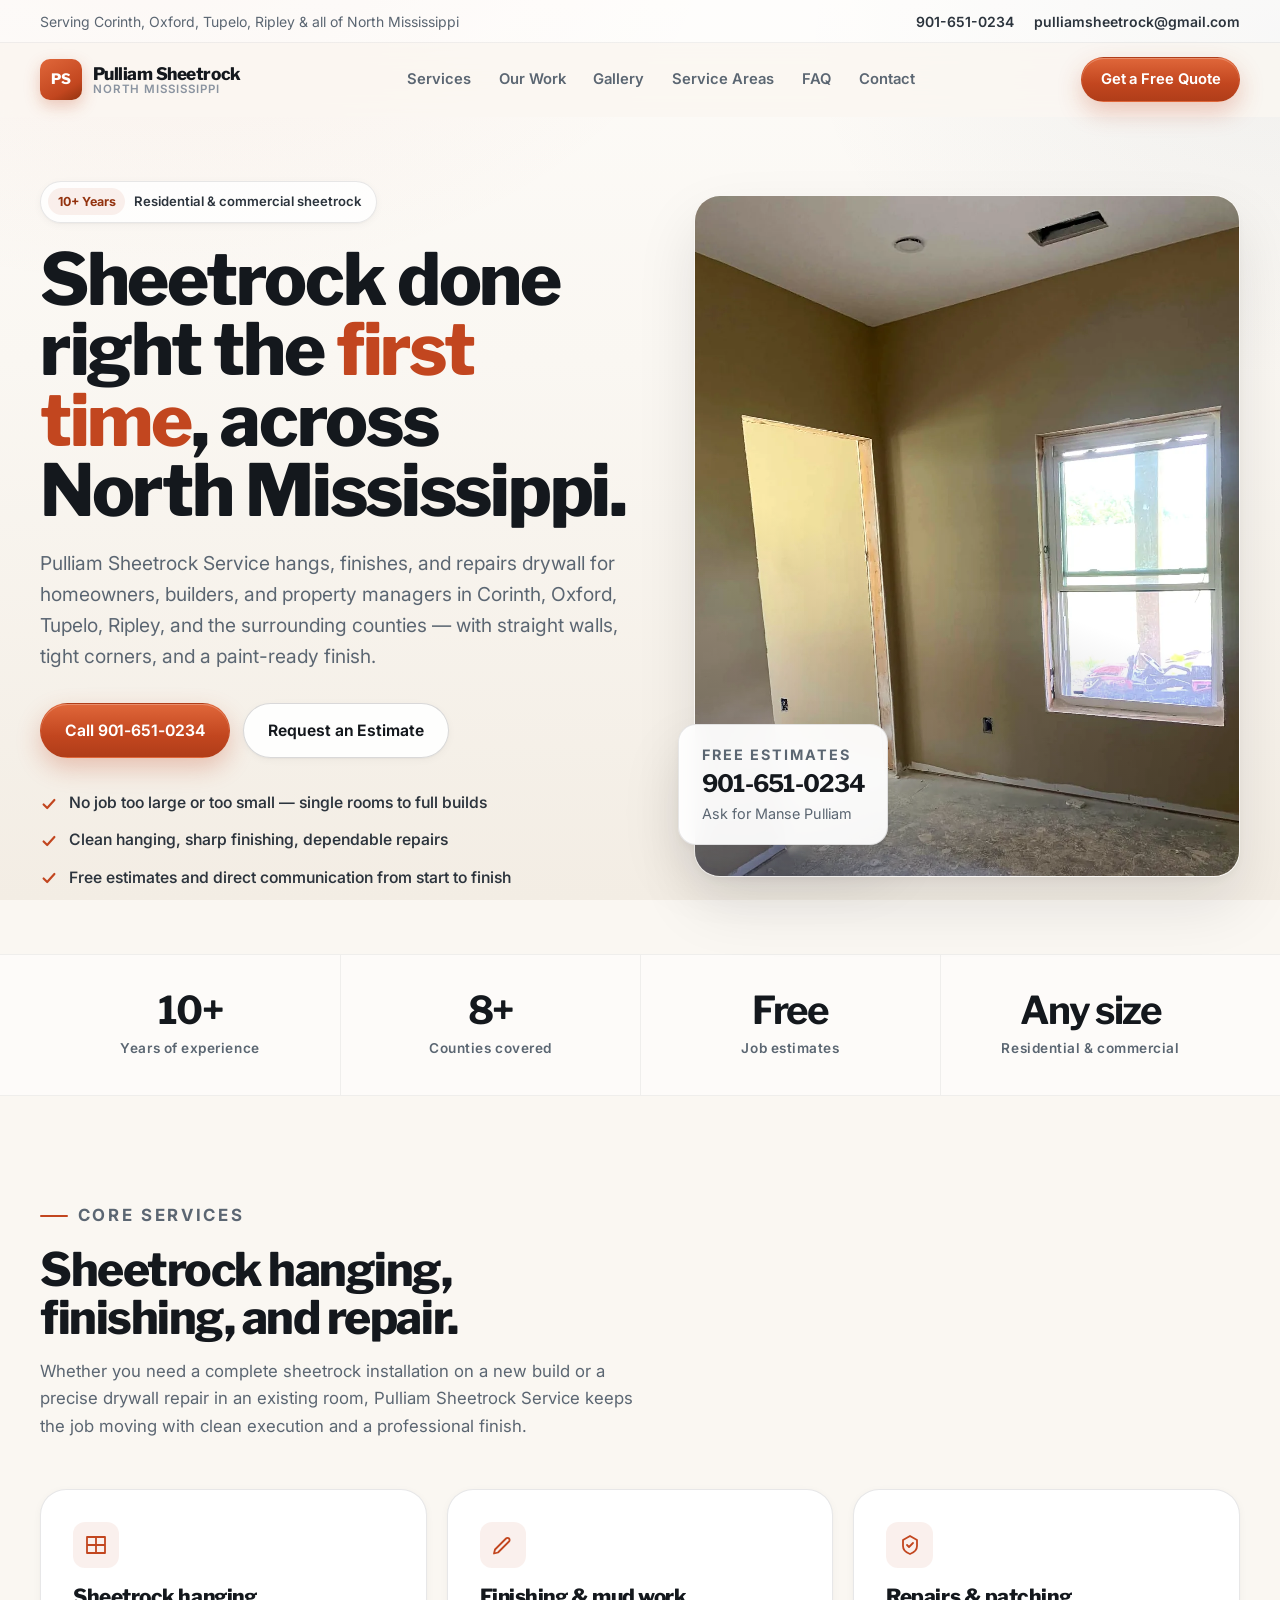
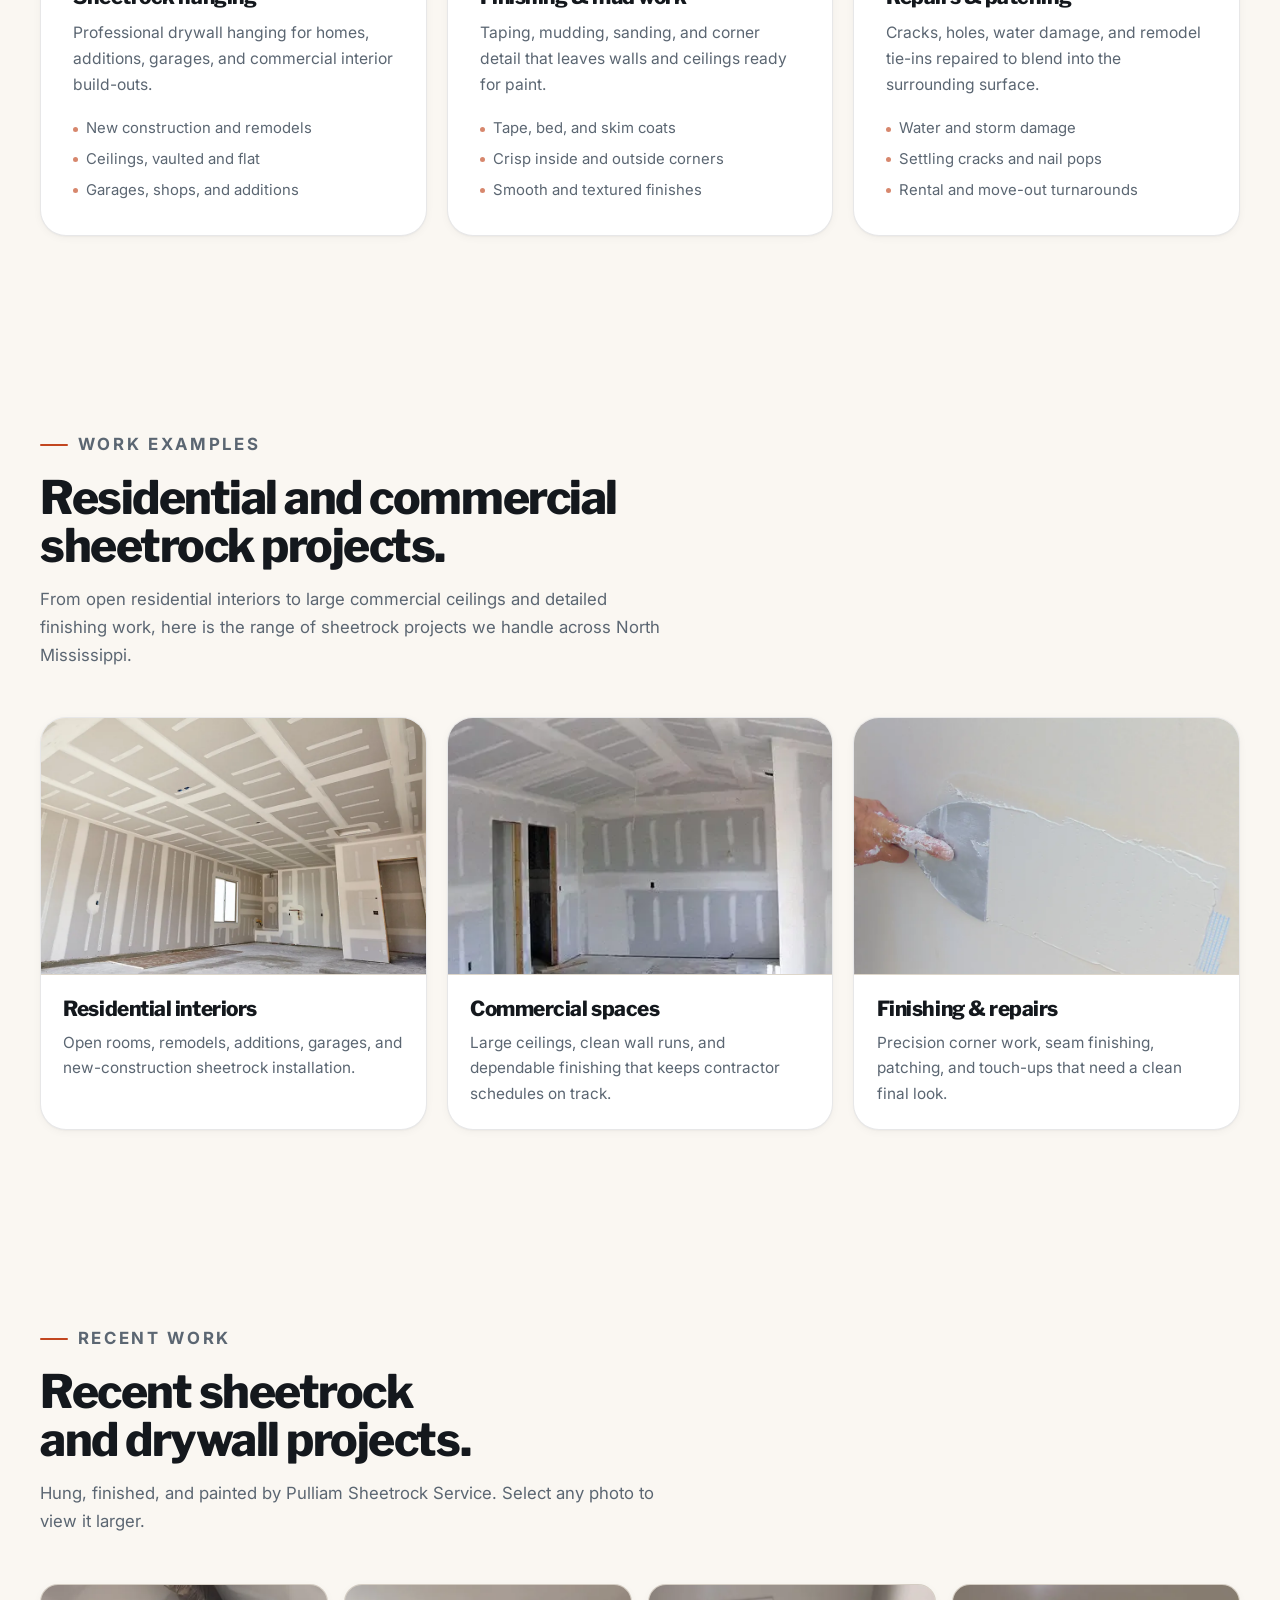
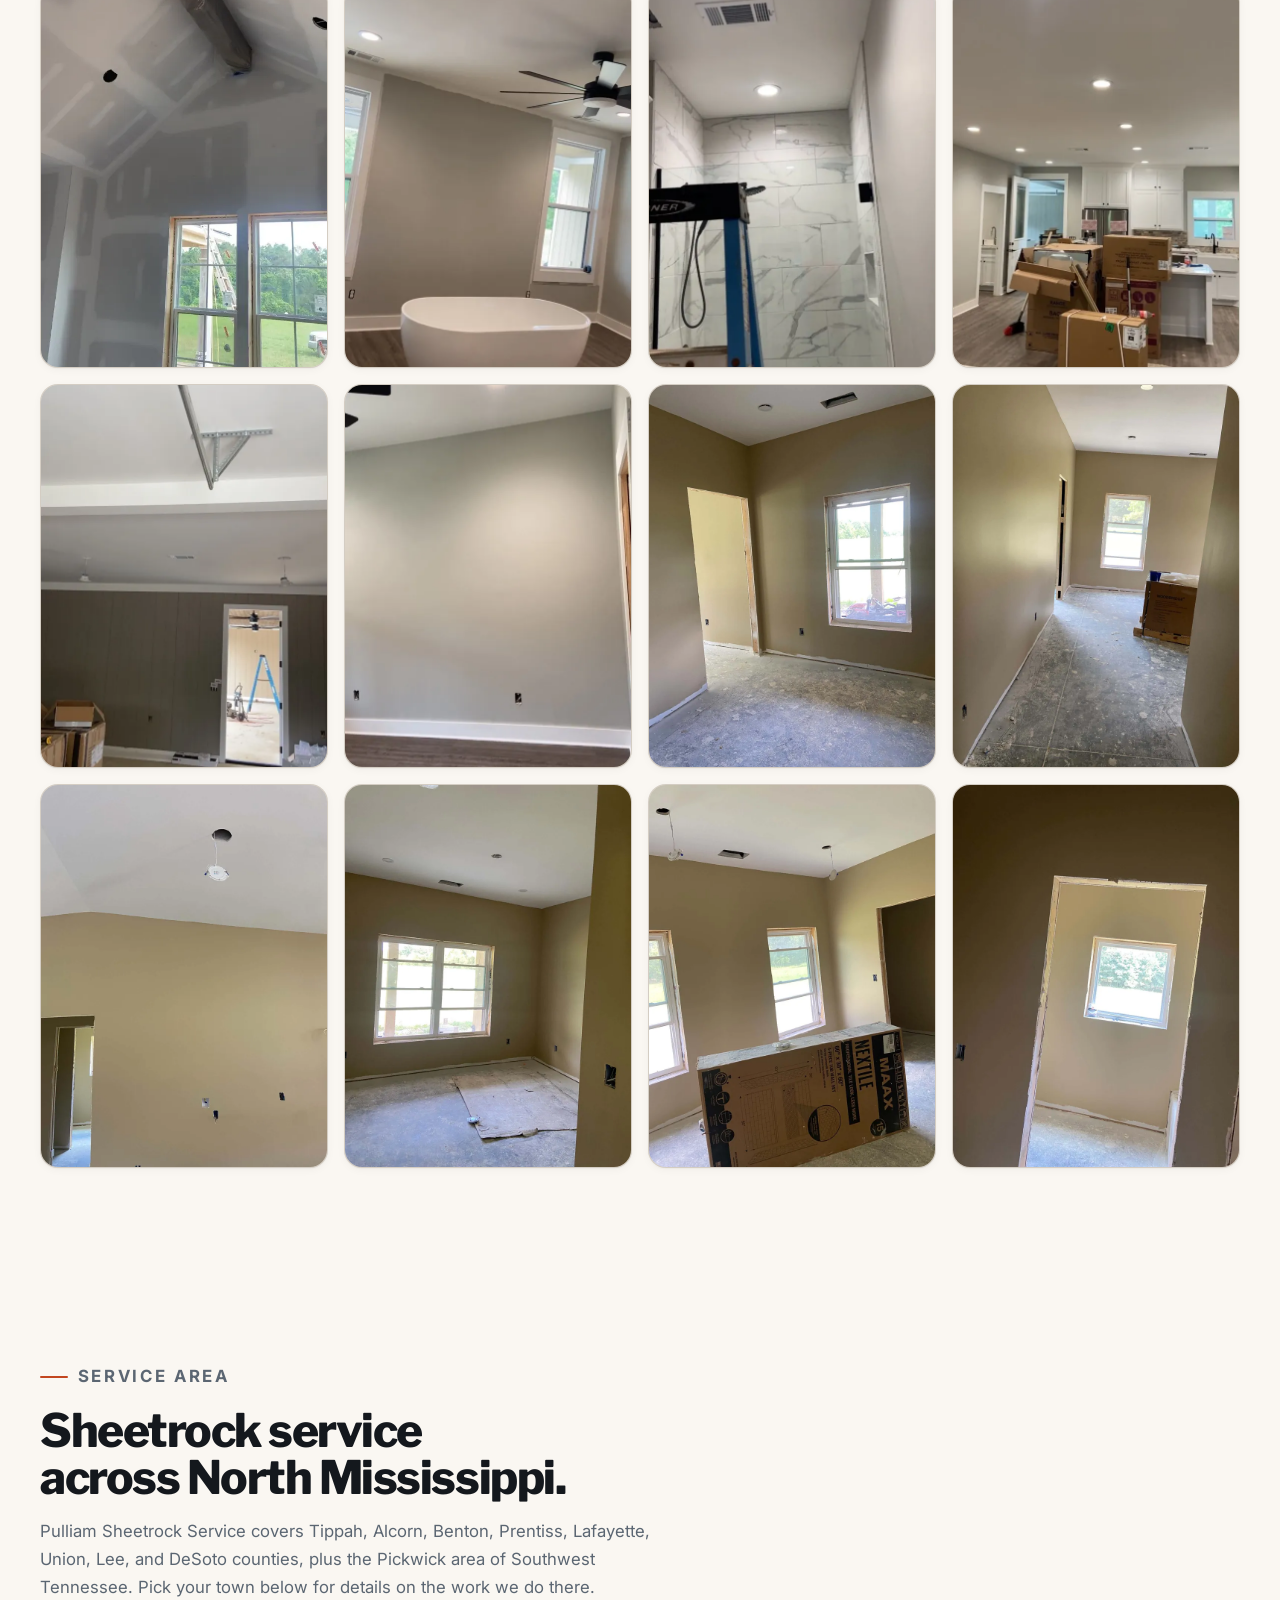
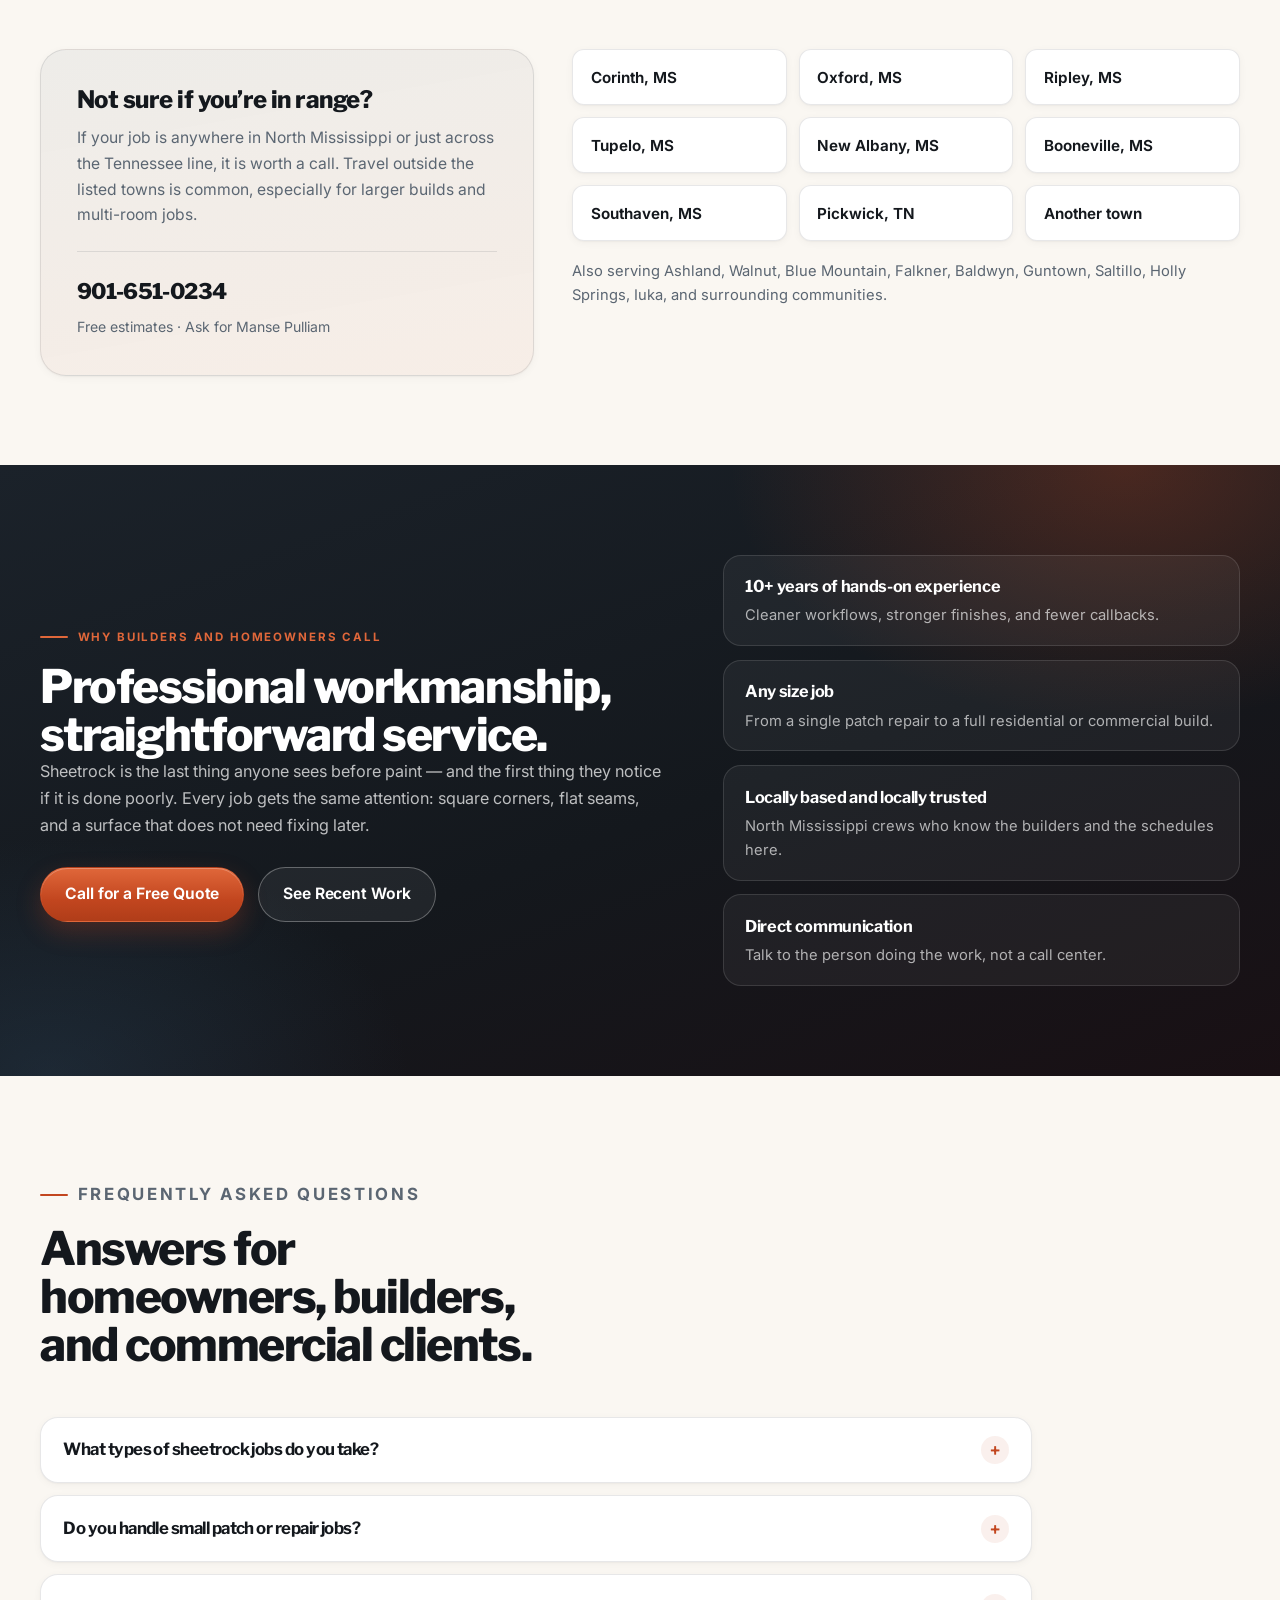
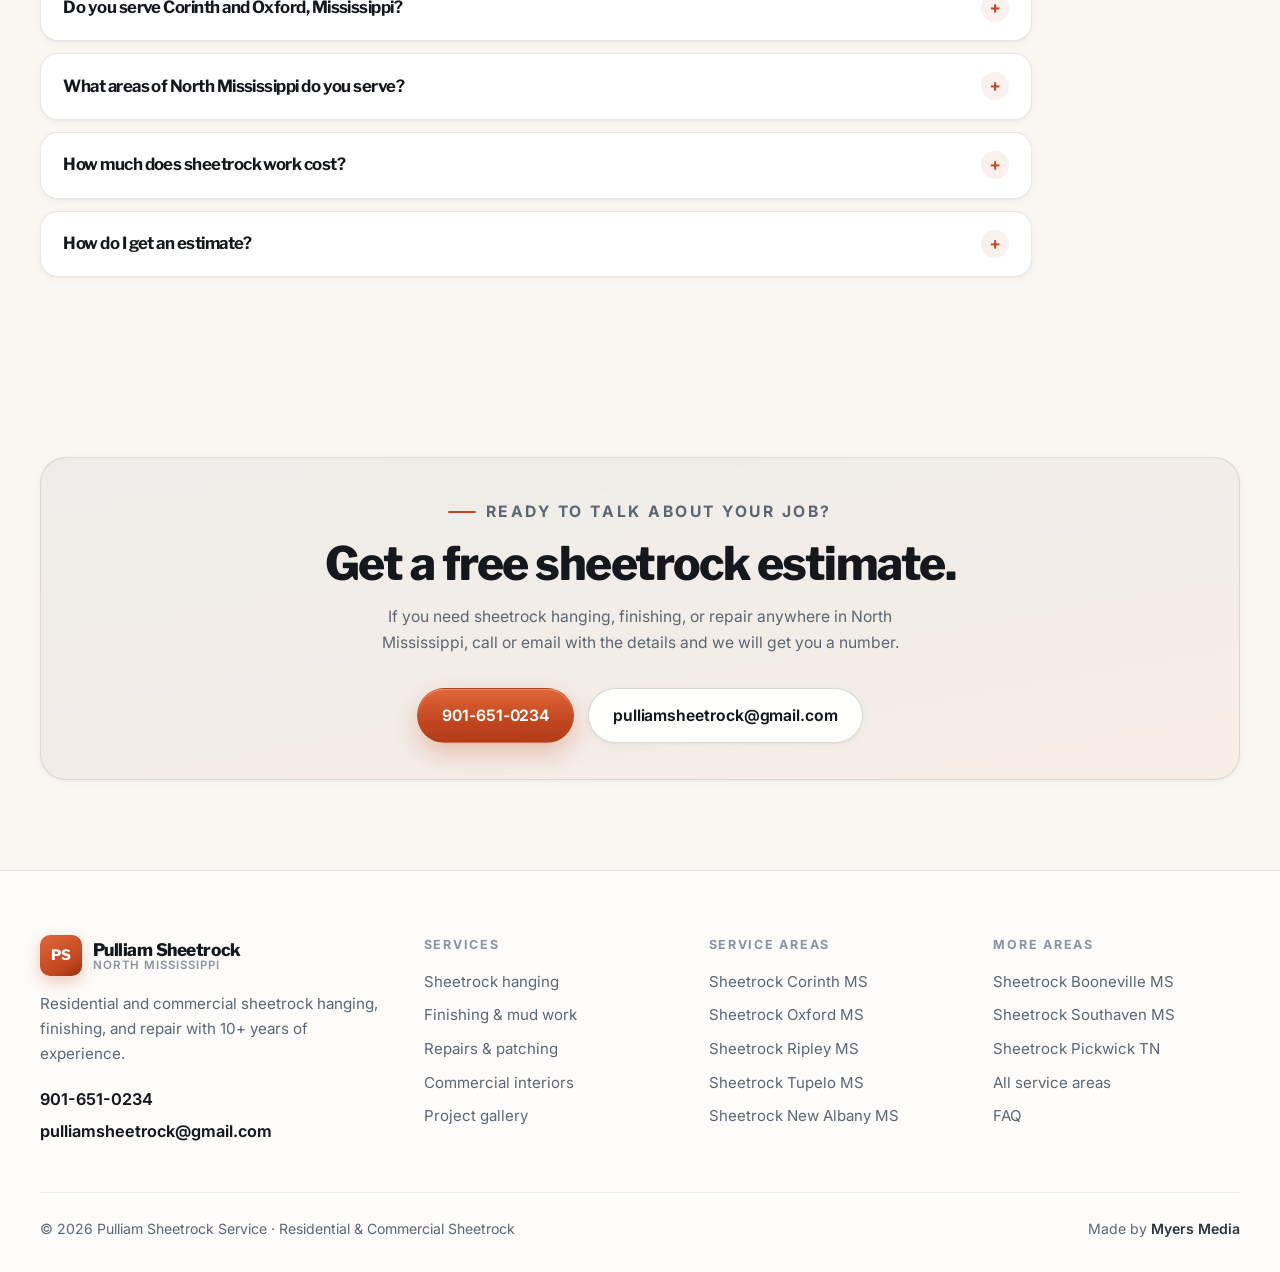
==== commit daf5a087: "Add city landing pages, redesign site, fix mobile rendering Local SEO - Add eight city landing pages" ====
--- a/index.html
+++ b/index.html
@@ -3,420 +3,620 @@
 <head>
   <meta charset="UTF-8">
   <meta name="viewport" content="width=device-width, initial-scale=1.0">
-  <title>Pulliam Sheetrock Service | Sheetrock Hanging, Finishing & Repairs in Tippah County, Alcorn County & North Mississippi</title>
-  <meta name="description" content="Pulliam Sheetrock Service provides professional sheetrock hanging, finishing, and repair work in Tippah County, Alcorn County, and across North Mississippi. Serving Ripley, Corinth, Pickwick, New Albany, Tupelo, Oxford, DeSoto County, and Southwest Tennessee. 10+ years experience.">
-  <meta name="keywords" content="Pulliam Sheetrock, Tippah County sheetrock, Alcorn County sheetrock, sheetrock hanging, drywall finishing, sheetrock repair, North Mississippi drywall, Ripley MS sheetrock, Corinth MS sheetrock, Pickwick sheetrock, drywall contractor">
-  <meta name="theme-color" content="#cf4e2d">
+  <title>Sheetrock Contractor in North Mississippi | Pulliam Sheetrock Service</title>
+  <meta name="description" content="Sheetrock hanging, finishing &amp; repair in Corinth, Oxford, Tupelo, Ripley and across North Mississippi. Free estimates — call 901-651-0234.">
+  <meta name="robots" content="index, follow, max-image-preview:large, max-snippet:-1">
+  <meta name="theme-color" content="#c2461f">
   <link rel="canonical" href="https://www.pulliamsheetrock.com/">
+
   <meta property="og:type" content="website">
   <meta property="og:url" content="https://www.pulliamsheetrock.com/">
   <meta property="og:site_name" content="Pulliam Sheetrock Service">
-  <meta property="og:title" content="Pulliam Sheetrock Service | Tippah County, Alcorn County & North Mississippi">
-  <meta property="og:description" content="Expert sheetrock hanging, finishing, and repairs with 10+ years of experience. Serving Tippah County, Alcorn County, and all of North Mississippi.">
+  <meta property="og:locale" content="en_US">
+  <meta property="og:title" content="Sheetrock Contractor in Corinth, Oxford &amp; North Mississippi">
+  <meta property="og:description" content="Professional sheetrock hanging, finishing, and repair work with 10+ years of experience. Serving Corinth, Oxford, Tupelo, Ripley, and all of North Mississippi.">
   <meta property="og:image" content="https://www.pulliamsheetrock.com/assets/og-image.png">
   <meta property="og:image:alt" content="Pulliam Sheetrock Service branded share graphic">
   <meta property="og:image:width" content="1200">
   <meta property="og:image:height" content="630">
   <meta name="twitter:card" content="summary_large_image">
-  <meta name="twitter:title" content="Pulliam Sheetrock Service">
-  <meta name="twitter:description" content="Professional sheetrock hanging, finishing, and repairs in Tippah County, Alcorn County, and across North Mississippi.">
+  <meta name="twitter:title" content="Sheetrock Contractor in Corinth, Oxford &amp; North Mississippi">
+  <meta name="twitter:description" content="Professional sheetrock hanging, finishing, and repairs across North Mississippi. 10+ years experience.">
   <meta name="twitter:image" content="https://www.pulliamsheetrock.com/assets/og-image.png">
+
   <link rel="icon" href="assets/favicon.svg" type="image/svg+xml">
-  <link rel="stylesheet" href="styles.css">
+  <link rel="preconnect" href="https://fonts.googleapis.com">
+  <link rel="preconnect" href="https://fonts.gstatic.com" crossorigin>
+  <link rel="preload" as="image" href="assets/hero-interior.webp" fetchpriority="high">
+  <link rel="stylesheet" href="https://fonts.googleapis.com/css2?family=Inter:wght@400..700&family=Libre+Franklin:wght@700..800&display=swap">
+  <link rel="stylesheet" href="styles.css?v=5">
+  <script>document.documentElement.className += " js";</script>
+
   <script type="application/ld+json">
-    {
-      "@context": "https://schema.org",
-      "@type": "LocalBusiness",
-      "name": "Pulliam Sheetrock Service",
-      "url": "https://www.pulliamsheetrock.com/",
-      "description": "Professional sheetrock hanging, finishing, and repair services for residential and commercial jobs in Tippah County, Alcorn County, and across North Mississippi and Southwest Tennessee.",
-      "image": "https://www.pulliamsheetrock.com/assets/og-image.png",
-      "telephone": "+1-901-651-0234",
-      "email": "pulliamsheetrock@gmail.com",
-      "areaServed": [
-        "North Mississippi",
-        "Southwest Tennessee",
-        "Tippah County, Mississippi",
-        "Alcorn County, Mississippi",
-        "Benton County, Mississippi",
-        "DeSoto County, Mississippi",
-        "Oxford, Mississippi",
-        "Prentiss County, Mississippi",
-        "Corinth, Mississippi",
-        "Tupelo, Mississippi",
-        "New Albany, Mississippi",
-        "Ripley, Mississippi",
-        "Pickwick, Tennessee"
-      ],
-      "makesOffer": [
-        {
-          "@type": "Offer",
-          "itemOffered": {
-            "@type": "Service",
-            "name": "Sheetrock Hanging"
+  {
+    "@context": "https://schema.org",
+    "@graph": [
+      {
+        "@type": "GeneralContractor",
+        "@id": "https://www.pulliamsheetrock.com/#business",
+        "name": "Pulliam Sheetrock Service",
+        "alternateName": "Pulliam Sheetrock",
+        "url": "https://www.pulliamsheetrock.com/",
+        "description": "Sheetrock hanging, finishing, and repair services for residential and commercial jobs in Corinth, Oxford, Tupelo, Ripley, and across North Mississippi and Southwest Tennessee.",
+        "image": "https://www.pulliamsheetrock.com/assets/og-image.png",
+        "logo": "https://www.pulliamsheetrock.com/assets/logo-badge.svg",
+        "telephone": "+1-901-651-0234",
+        "email": "pulliamsheetrock@gmail.com",
+        "priceRange": "$$",
+        "founder": { "@type": "Person", "name": "Manse Pulliam" },
+        "address": {
+          "@type": "PostalAddress",
+          "addressRegion": "MS",
+          "addressCountry": "US"
+        },
+        "areaServed": [
+          { "@type": "City", "name": "Corinth", "addressRegion": "MS" },
+          { "@type": "City", "name": "Oxford", "addressRegion": "MS" },
+          { "@type": "City", "name": "Ripley", "addressRegion": "MS" },
+          { "@type": "City", "name": "Tupelo", "addressRegion": "MS" },
+          { "@type": "City", "name": "New Albany", "addressRegion": "MS" },
+          { "@type": "City", "name": "Booneville", "addressRegion": "MS" },
+          { "@type": "City", "name": "Southaven", "addressRegion": "MS" },
+          { "@type": "City", "name": "Pickwick", "addressRegion": "TN" },
+          { "@type": "AdministrativeArea", "name": "Tippah County, Mississippi" },
+          { "@type": "AdministrativeArea", "name": "Alcorn County, Mississippi" },
+          { "@type": "AdministrativeArea", "name": "Benton County, Mississippi" },
+          { "@type": "AdministrativeArea", "name": "Prentiss County, Mississippi" },
+          { "@type": "AdministrativeArea", "name": "Lafayette County, Mississippi" },
+          { "@type": "AdministrativeArea", "name": "Union County, Mississippi" },
+          { "@type": "AdministrativeArea", "name": "Lee County, Mississippi" },
+          { "@type": "AdministrativeArea", "name": "DeSoto County, Mississippi" }
+        ],
+        "knowsAbout": [
+          "Sheetrock hanging",
+          "Drywall finishing",
+          "Taping and mudding",
+          "Drywall repair",
+          "Texture and touch-up"
+        ],
+        "hasOfferCatalog": {
+          "@type": "OfferCatalog",
+          "name": "Sheetrock and drywall services",
+          "itemListElement": [
+            {
+              "@type": "Offer",
+              "itemOffered": {
+                "@type": "Service",
+                "name": "Sheetrock Hanging",
+                "description": "Drywall hanging for new homes, remodels, additions, garages, and commercial interior build-outs."
+              }
+            },
+            {
+              "@type": "Offer",
+              "itemOffered": {
+                "@type": "Service",
+                "name": "Drywall Finishing and Mud Work",
+                "description": "Taping, mudding, sanding, and corner detail that leaves walls and ceilings ready for paint."
+              }
+            },
+            {
+              "@type": "Offer",
+              "itemOffered": {
+                "@type": "Service",
+                "name": "Sheetrock Repair and Patching",
+                "description": "Cracks, holes, water damage, remodel tie-ins, and patch work blended into the surrounding surface."
+              }
+            }
+          ]
+        }
+      },
+      {
+        "@type": "WebSite",
+        "@id": "https://www.pulliamsheetrock.com/#website",
+        "url": "https://www.pulliamsheetrock.com/",
+        "name": "Pulliam Sheetrock Service",
+        "publisher": { "@id": "https://www.pulliamsheetrock.com/#business" },
+        "inLanguage": "en-US"
+      },
+      {
+        "@type": "FAQPage",
+        "@id": "https://www.pulliamsheetrock.com/#faq",
+        "mainEntity": [
+          {
+            "@type": "Question",
+            "name": "What types of sheetrock jobs do you take?",
+            "acceptedAnswer": {
+              "@type": "Answer",
+              "text": "Pulliam Sheetrock Service handles sheetrock hanging, finishing, and repairs for residential and commercial spaces, from single-room patches to full new-construction interiors."
+            }
+          },
+          {
+            "@type": "Question",
+            "name": "Do you handle small patch or repair jobs?",
+            "acceptedAnswer": {
+              "@type": "Answer",
+              "text": "Yes. No job is too large or too small. Small drywall repairs and finishing corrections are handled right alongside full installs."
+            }
+          },
+          {
+            "@type": "Question",
+            "name": "Do you serve Corinth and Oxford, Mississippi?",
+            "acceptedAnswer": {
+              "@type": "Answer",
+              "text": "Yes. Pulliam Sheetrock Service works throughout Corinth and Alcorn County, Oxford and Lafayette County, and the surrounding North Mississippi area, including Ripley, Tupelo, New Albany, Booneville, and Southaven."
+            }
+          },
+          {
+            "@type": "Question",
+            "name": "What areas of North Mississippi do you serve?",
+            "acceptedAnswer": {
+              "@type": "Answer",
+              "text": "Tippah, Alcorn, Benton, Prentiss, Lafayette, Union, Lee, and DeSoto counties in Mississippi, plus the Pickwick area of Southwest Tennessee."
+            }
+          },
+          {
+            "@type": "Question",
+            "name": "How much does sheetrock work cost?",
+            "acceptedAnswer": {
+              "@type": "Answer",
+              "text": "Pricing depends on square footage, ceiling height, the level of finish, and how much prep or repair the job needs. Estimates are free. Call 901-651-0234 with the details of your project."
+            }
+          },
+          {
+            "@type": "Question",
+            "name": "How do I get an estimate?",
+            "acceptedAnswer": {
+              "@type": "Answer",
+              "text": "Call Manse Pulliam at 901-651-0234 or email pulliamsheetrock@gmail.com with your location, room count, and timeline."
+            }
           }
-        },
-        {
-          "@type": "Offer",
-          "itemOffered": {
-            "@type": "Service",
-            "name": "Sheetrock Finishing"
-          }
-        },
-        {
-          "@type": "Offer",
-          "itemOffered": {
-            "@type": "Service",
-            "name": "Sheetrock Repairs"
-          }
-        }
-      ]
-    }
-  </script>
-  <script type="application/ld+json">
-    {
-      "@context": "https://schema.org",
-      "@type": "FAQPage",
-      "mainEntity": [
-        {
-          "@type": "Question",
-          "name": "What types of sheetrock jobs do you take?",
-          "acceptedAnswer": {
-            "@type": "Answer",
-            "text": "Pulliam Sheetrock Service handles sheetrock hanging, finishing, and repairs for residential and commercial spaces, from single-room repairs to larger interior projects."
-          }
-        },
-        {
-          "@type": "Question",
-          "name": "Do you handle small patch or repair jobs?",
-          "acceptedAnswer": {
-            "@type": "Answer",
-            "text": "Yes. Pulliam Sheetrock Service handles small drywall repairs and finishing corrections as well as full installs."
-          }
-        },
-        {
-          "@type": "Question",
-          "name": "Which areas do you serve?",
-          "acceptedAnswer": {
-            "@type": "Answer",
-            "text": "Pulliam Sheetrock Service covers Tippah County, Alcorn County, Benton County, DeSoto County, Oxford, Prentiss County, Corinth, Pickwick, Tupelo, New Albany, and communities throughout North Mississippi and Southwest Tennessee."
-          }
-        },
-        {
-          "@type": "Question",
-          "name": "How do I get an estimate?",
-          "acceptedAnswer": {
-            "@type": "Answer",
-            "text": "Call Manse Pulliam at 901-651-0234 or email pulliamsheetrock@gmail.com."
-          }
-        }
-      ]
-    }
+        ]
+      }
+    ]
+  }
   </script>
 </head>
 <body>
-  <div class="site-shell">
-    <header class="topbar">
-      <p class="topbar-copy">Serving Tippah County, Alcorn County, and all of North Mississippi</p>
+
+  <div class="topbar">
+    <div class="topbar-inner">
+      <p>Serving Corinth, Oxford, Tupelo, Ripley &amp; all of North Mississippi</p>
       <div class="topbar-links">
-        <a href="tel:19016510234">Call 901-651-0234</a>
+        <a href="tel:+19016510234">901-651-0234</a>
         <a href="mailto:pulliamsheetrock@gmail.com">pulliamsheetrock@gmail.com</a>
       </div>
-    </header>
-
-    <nav class="navbar" aria-label="Main navigation">
-      <a href="#" class="nav-brand">
+    </div>
+  </div>
+
+  <header class="site-header">
+    <nav class="navbar" aria-label="Main">
+      <a href="/" class="nav-brand" aria-label="Pulliam Sheetrock Service home">
         <span class="nav-brand-mark" aria-hidden="true">PS</span>
-        <span class="nav-brand-text">Pulliam Sheetrock</span>
+        <span class="nav-brand-text">
+          <strong>Pulliam Sheetrock</strong>
+          <span>North Mississippi</span>
+        </span>
       </a>
-      <div class="nav-links">
+
+      <div class="nav-links" id="nav-links">
         <a href="#services">Services</a>
         <a href="#work">Our Work</a>
         <a href="#gallery">Gallery</a>
-        <a href="#coverage">Service Area</a>
+        <a href="#areas">Service Areas</a>
         <a href="#faq">FAQ</a>
-        <a href="tel:19016510234" class="nav-cta">Get a Quote</a>
+        <a href="#contact">Contact</a>
+      </div>
+
+      <div class="nav-actions">
+        <a class="button button-primary nav-cta" href="tel:+19016510234">Get a Free Quote</a>
+        <button class="nav-toggle" type="button" aria-expanded="false" aria-controls="nav-links" aria-label="Toggle navigation menu">
+          <span></span>
+        </button>
       </div>
     </nav>
-
-    <main>
-      <section class="hero section">
-        <div class="hero-copy" data-reveal>
-          <p class="eyebrow">Residential & commercial sheetrock service</p>
-          <h1>Sheetrock work done right the first time.</h1>
+  </header>
+
+  <main>
+
+    <!-- ============================ Hero ============================ -->
+    <section class="hero container">
+      <div class="hero-grid">
+        <div>
+          <span class="hero-badge"><b>10+ Years</b> Residential &amp; commercial sheetrock</span>
+          <h1>Sheetrock done right the <span class="accent">first time</span>, across North Mississippi.</h1>
           <p class="lead">
-            Pulliam Sheetrock Service delivers expert hanging, finishing, and repair work throughout Tippah County, Alcorn County, and North Mississippi with 10+ years of hands-on experience.
+            Pulliam Sheetrock Service hangs, finishes, and repairs drywall for homeowners, builders, and property managers in Corinth, Oxford, Tupelo, Ripley, and the surrounding counties &mdash; with straight walls, tight corners, and a paint-ready finish.
           </p>
+
           <div class="hero-actions">
-            <a class="button button-primary" href="tel:19016510234">Call Manse Pulliam</a>
+            <a class="button button-primary" href="tel:+19016510234">Call 901-651-0234</a>
             <a class="button button-secondary" href="mailto:pulliamsheetrock@gmail.com">Request an Estimate</a>
           </div>
-          <ul class="hero-points" aria-label="Highlights">
-            <li>No job too large or too small</li>
-            <li>Clean hanging, sharp finishing, dependable repairs</li>
-            <li>Serving Tippah County, Alcorn County, Benton, DeSoto, Oxford, Corinth, Pickwick, Tupelo, New Albany, and Southwest TN</li>
-          </ul>
-        </div>
-
-        <aside class="hero-card" data-reveal aria-label="Business summary">
-          <div class="hero-card-badge">10+ years experience</div>
-          <div class="hero-card-header">
-            <div class="hero-brand-mark" aria-hidden="true">PS</div>
-            <div>
-              <p class="hero-card-label">Pulliam Sheetrock Service</p>
-              <h2>Professional hanging, finishing, and drywall repair.</h2>
-            </div>
-          </div>
-          <div class="hero-card-contact">
-            <a href="tel:19016510234">901-651-0234</a>
-            <a href="mailto:pulliamsheetrock@gmail.com">pulliamsheetrock@gmail.com</a>
-          </div>
-          <ul class="hero-card-list">
+
+          <ul class="hero-points">
             <li>
-              <strong>Residential interiors</strong>
-              <span>New homes, remodels, additions, and room-by-room repair work.</span>
+              <svg width="18" height="18" viewBox="0 0 20 20" fill="none" aria-hidden="true"><path d="M4 10.5l4 4 8-9" stroke="currentColor" stroke-width="2.4" stroke-linecap="round" stroke-linejoin="round"/></svg>
+              <span>No job too large or too small &mdash; single rooms to full builds</span>
             </li>
             <li>
-              <strong>Commercial spaces</strong>
-              <span>Clean wall runs, large ceilings, and dependable schedule support.</span>
+              <svg width="18" height="18" viewBox="0 0 20 20" fill="none" aria-hidden="true"><path d="M4 10.5l4 4 8-9" stroke="currentColor" stroke-width="2.4" stroke-linecap="round" stroke-linejoin="round"/></svg>
+              <span>Clean hanging, sharp finishing, dependable repairs</span>
             </li>
             <li>
-              <strong>North MS & Southwest TN</strong>
-              <span>Serving Tippah County, Alcorn County, Benton, DeSoto, Oxford, Corinth, Pickwick, Tupelo, New Albany, and nearby areas.</span>
+              <svg width="18" height="18" viewBox="0 0 20 20" fill="none" aria-hidden="true"><path d="M4 10.5l4 4 8-9" stroke="currentColor" stroke-width="2.4" stroke-linecap="round" stroke-linejoin="round"/></svg>
+              <span>Free estimates and direct communication from start to finish</span>
             </li>
           </ul>
-          <p class="hero-card-foot">No job too large or too small.</p>
-        </aside>
-      </section>
-
-      <section class="section trust-strip" aria-label="Service guarantees">
-        <div class="trust-card" data-reveal>
-          <span>Residential</span>
-          <p>New builds, remodels, additions, patching, and room-by-room repairs.</p>
-        </div>
-        <div class="trust-card" data-reveal>
-          <span>Commercial</span>
-          <p>Office interiors, tenant build-outs, retail spaces, and larger framing runs.</p>
-        </div>
-        <div class="trust-card" data-reveal>
-          <span>Dependable</span>
-          <p>Direct communication, clear scheduling, and craftsmanship that lasts.</p>
-        </div>
-      </section>
-
-      <section class="section services" id="services">
-        <div class="section-heading" data-reveal>
-          <p class="eyebrow">Core services</p>
-          <h2>Built for contractors, homeowners, and property managers.</h2>
+        </div>
+
+        <div class="hero-media">
+          <div class="hero-media-frame">
+            <img src="assets/hero-interior.webp" width="1080" height="1350"
+                 alt="Freshly hung and finished sheetrock walls, ceiling, and window return in a North Mississippi home"
+                 fetchpriority="high" decoding="async">
+          </div>
+          <div class="hero-card">
+            <span class="hero-card-label">Free estimates</span>
+            <strong>901-651-0234</strong>
+            <span>Ask for Manse Pulliam</span>
+          </div>
+        </div>
+      </div>
+    </section>
+
+    <!-- ============================ Stats ============================ -->
+    <section class="stats" aria-label="Business at a glance">
+      <div class="container">
+        <div class="stats-grid">
+          <div class="stat"><strong>10+</strong><span>Years of experience</span></div>
+          <div class="stat"><strong>8+</strong><span>Counties covered</span></div>
+          <div class="stat"><strong>Free</strong><span>Job estimates</span></div>
+          <div class="stat"><strong>Any size</strong><span>Residential &amp; commercial</span></div>
+        </div>
+      </div>
+    </section>
+
+    <!-- ============================ Services ============================ -->
+    <section class="section container" id="services">
+      <div class="section-heading" data-reveal>
+        <p class="eyebrow">Core services</p>
+        <h2>Sheetrock hanging, finishing, and repair.</h2>
+        <p>
+          Whether you need a complete sheetrock installation on a new build or a precise drywall repair in an existing room, Pulliam Sheetrock Service keeps the job moving with clean execution and a professional finish.
+        </p>
+      </div>
+
+      <div class="card-grid">
+        <article class="card" data-reveal>
+          <span class="card-icon" aria-hidden="true">
+            <svg width="24" height="24" viewBox="0 0 24 24" fill="none"><path d="M3 4h18v16H3z" stroke="currentColor" stroke-width="1.8" stroke-linejoin="round"/><path d="M3 12h18M12 4v16" stroke="currentColor" stroke-width="1.8"/></svg>
+          </span>
+          <h3>Sheetrock hanging</h3>
+          <p>Professional drywall hanging for homes, additions, garages, and commercial interior build-outs.</p>
+          <ul class="card-list">
+            <li>New construction and remodels</li>
+            <li>Ceilings, vaulted and flat</li>
+            <li>Garages, shops, and additions</li>
+          </ul>
+        </article>
+
+        <article class="card" data-reveal>
+          <span class="card-icon" aria-hidden="true">
+            <svg width="24" height="24" viewBox="0 0 24 24" fill="none"><path d="M4 16.5L15 5.5a2.1 2.1 0 013 3L7 19.5l-4 1z" stroke="currentColor" stroke-width="1.8" stroke-linejoin="round"/></svg>
+          </span>
+          <h3>Finishing &amp; mud work</h3>
+          <p>Taping, mudding, sanding, and corner detail that leaves walls and ceilings ready for paint.</p>
+          <ul class="card-list">
+            <li>Tape, bed, and skim coats</li>
+            <li>Crisp inside and outside corners</li>
+            <li>Smooth and textured finishes</li>
+          </ul>
+        </article>
+
+        <article class="card" data-reveal>
+          <span class="card-icon" aria-hidden="true">
+            <svg width="24" height="24" viewBox="0 0 24 24" fill="none"><path d="M12 3l7 4v6c0 4-3 6.5-7 8-4-1.5-7-4-7-8V7z" stroke="currentColor" stroke-width="1.8" stroke-linejoin="round"/><path d="M9 12l2 2 4-4" stroke="currentColor" stroke-width="1.8" stroke-linecap="round" stroke-linejoin="round"/></svg>
+          </span>
+          <h3>Repairs &amp; patching</h3>
+          <p>Cracks, holes, water damage, and remodel tie-ins repaired to blend into the surrounding surface.</p>
+          <ul class="card-list">
+            <li>Water and storm damage</li>
+            <li>Settling cracks and nail pops</li>
+            <li>Rental and move-out turnarounds</li>
+          </ul>
+        </article>
+      </div>
+    </section>
+
+    <!-- ============================ Showcase ============================ -->
+    <section class="section container" id="work">
+      <div class="section-heading" data-reveal>
+        <p class="eyebrow">Work examples</p>
+        <h2>Residential and commercial sheetrock projects.</h2>
+        <p>
+          From open residential interiors to large commercial ceilings and detailed finishing work, here is the range of sheetrock projects we handle across North Mississippi.
+        </p>
+      </div>
+
+      <div class="showcase-grid">
+        <article class="showcase-card" data-reveal>
+          <img src="assets/residential-interiors.webp" width="900" height="600" loading="lazy" decoding="async"
+               alt="Residential sheetrock interior with finished walls and ceiling">
+          <div class="showcase-copy">
+            <h3>Residential interiors</h3>
+            <p>Open rooms, remodels, additions, garages, and new-construction sheetrock installation.</p>
+          </div>
+        </article>
+
+        <article class="showcase-card" data-reveal>
+          <img src="assets/commercial-spaces.webp" width="450" height="450" loading="lazy" decoding="async"
+               alt="Commercial sheetrock ceiling and wall finishing project">
+          <div class="showcase-copy">
+            <h3>Commercial spaces</h3>
+            <p>Large ceilings, clean wall runs, and dependable finishing that keeps contractor schedules on track.</p>
+          </div>
+        </article>
+
+        <article class="showcase-card" data-reveal>
+          <img src="assets/finishing-repairs.webp" width="900" height="675" loading="lazy" decoding="async"
+               alt="Close detail of sheetrock finishing and seam repair work">
+          <div class="showcase-copy">
+            <h3>Finishing &amp; repairs</h3>
+            <p>Precision corner work, seam finishing, patching, and touch-ups that need a clean final look.</p>
+          </div>
+        </article>
+      </div>
+    </section>
+
+    <!-- ============================ Gallery ============================ -->
+    <section class="section container" id="gallery">
+      <div class="section-heading" data-reveal>
+        <p class="eyebrow">Recent work</p>
+        <h2>Recent sheetrock and drywall projects.</h2>
+        <p>Hung, finished, and painted by Pulliam Sheetrock Service. Select any photo to view it larger.</p>
+      </div>
+
+      <div class="gallery-grid" data-reveal>
+        <figure class="gallery-card">
+          <img src="assets/gallery-vaulted-drywall.webp" width="504" height="896" loading="lazy" decoding="async" alt="Vaulted ceiling sheetrock hung and mudded during construction">
+          <figcaption class="gallery-overlay"><span>Vaulted Drywall &mdash; Hanging &amp; Mudding</span></figcaption>
+        </figure>
+        <figure class="gallery-card">
+          <img src="assets/gallery-bathroom-tub.webp" width="576" height="1024" loading="lazy" decoding="async" alt="Finished master bathroom with freestanding tub and smooth drywall">
+          <figcaption class="gallery-overlay"><span>Finished Bathroom &amp; Tub</span></figcaption>
+        </figure>
+        <figure class="gallery-card">
+          <img src="assets/gallery-shower-tiling.webp" width="576" height="1024" loading="lazy" decoding="async" alt="Walk-in shower framing and tile prep against finished drywall">
+          <figcaption class="gallery-overlay"><span>Custom Shower Tiling Prep</span></figcaption>
+        </figure>
+        <figure class="gallery-card">
+          <img src="assets/gallery-kitchen-finished.webp" width="576" height="1024" loading="lazy" decoding="async" alt="Finished custom kitchen with painted drywall and ceiling">
+          <figcaption class="gallery-overlay"><span>Finished Kitchen Paint &amp; Drywall</span></figcaption>
+        </figure>
+        <figure class="gallery-card">
+          <img src="assets/gallery-bonus-room.webp" width="576" height="1024" loading="lazy" decoding="async" alt="Finished painted bonus room interior with trim work">
+          <figcaption class="gallery-overlay"><span>Finished Interior &amp; Trim</span></figcaption>
+        </figure>
+        <figure class="gallery-card">
+          <img src="assets/gallery-wall-detail.webp" width="576" height="1024" loading="lazy" decoding="async" alt="Detail of a smooth finished and painted drywall wall">
+          <figcaption class="gallery-overlay"><span>Smooth Wall Finish</span></figcaption>
+        </figure>
+        <figure class="gallery-card">
+          <img src="assets/gallery-bedroom-window.webp" width="768" height="1024" loading="lazy" decoding="async" alt="Bedroom with finished sheetrock walls, painted ceiling, and window return">
+          <figcaption class="gallery-overlay"><span>Bedroom Walls &amp; Ceiling</span></figcaption>
+        </figure>
+        <figure class="gallery-card">
+          <img src="assets/gallery-hallway-finish.webp" width="768" height="1024" loading="lazy" decoding="async" alt="Hallway with finished drywall and fresh paint leading to a window">
+          <figcaption class="gallery-overlay"><span>Hallway Drywall &amp; Paint</span></figcaption>
+        </figure>
+        <figure class="gallery-card">
+          <img src="assets/gallery-vaulted-ceiling.webp" width="768" height="1024" loading="lazy" decoding="async" alt="Vaulted ceiling finished in white above a smooth painted wall">
+          <figcaption class="gallery-overlay"><span>Vaulted Ceiling Finish</span></figcaption>
+        </figure>
+        <figure class="gallery-card">
+          <img src="assets/gallery-guest-room.webp" width="768" height="1024" loading="lazy" decoding="async" alt="Guest room with finished sheetrock corners and window returns">
+          <figcaption class="gallery-overlay"><span>Guest Room Sheetrock</span></figcaption>
+        </figure>
+        <figure class="gallery-card">
+          <img src="assets/gallery-master-suite.webp" width="768" height="1024" loading="lazy" decoding="async" alt="Master suite with finished drywall, painted walls, and recessed lighting">
+          <figcaption class="gallery-overlay"><span>Master Suite Finish</span></figcaption>
+        </figure>
+        <figure class="gallery-card">
+          <img src="assets/gallery-doorway-window.webp" width="768" height="1024" loading="lazy" decoding="async" alt="Finished doorway opening and window detail in new construction">
+          <figcaption class="gallery-overlay"><span>Doorway &amp; Window Detail</span></figcaption>
+        </figure>
+      </div>
+    </section>
+
+    <!-- ============================ Service areas ============================ -->
+    <section class="section container" id="areas">
+      <div class="section-heading" data-reveal>
+        <p class="eyebrow">Service area</p>
+        <h2>Sheetrock service across North Mississippi.</h2>
+        <p>
+          Pulliam Sheetrock Service covers Tippah, Alcorn, Benton, Prentiss, Lafayette, Union, Lee, and DeSoto counties, plus the Pickwick area of Southwest Tennessee. Pick your town below for details on the work we do there.
+        </p>
+      </div>
+
+      <div class="coverage-layout">
+        <div class="coverage-panel" data-reveal>
+          <h3>Not sure if you&rsquo;re in range?</h3>
           <p>
-            Whether you need complete sheetrock installation or precise drywall repair in Tippah County, Alcorn County, or anywhere across North Mississippi, Pulliam Sheetrock Service keeps the work moving with clean execution and a professional finish.
+            If your job is anywhere in North Mississippi or just across the Tennessee line, it is worth a call. Travel outside the listed towns is common, especially for larger builds and multi-room jobs.
           </p>
-        </div>
-
-        <div class="service-grid">
-          <article class="service-panel" data-reveal>
-            <h3>Sheetrock hanging</h3>
-            <p>Professional drywall hanging for homes, commercial spaces, garages, additions, and interior build-outs.</p>
-          </article>
-          <article class="service-panel" data-reveal>
-            <h3>Finishing & mud work</h3>
-            <p>Taping, mudding, sanding, corner detail, and finishing work that leaves walls and ceilings ready for paint.</p>
-          </article>
-          <article class="service-panel" data-reveal>
-            <h3>Repairs & patching</h3>
-            <p>Cracks, holes, water-damaged areas, remodel tie-ins, and repair work that blends into the surrounding surface.</p>
-          </article>
-        </div>
-      </section>
-
-      <section class="section showcase" id="work">
-        <div class="section-heading" data-reveal>
-          <p class="eyebrow">Work examples</p>
-          <h2>Residential and commercial sheetrock projects.</h2>
+          <div class="coverage-contact">
+            <a href="tel:+19016510234">901-651-0234</a>
+            <small>Free estimates &middot; Ask for Manse Pulliam</small>
+          </div>
+        </div>
+
+        <div class="city-grid" data-reveal>
+          <a class="city-link" href="/sheetrock-corinth-ms/">Corinth, MS</a>
+          <a class="city-link" href="/sheetrock-oxford-ms/">Oxford, MS</a>
+          <a class="city-link" href="/sheetrock-ripley-ms/">Ripley, MS</a>
+          <a class="city-link" href="/sheetrock-tupelo-ms/">Tupelo, MS</a>
+          <a class="city-link" href="/sheetrock-new-albany-ms/">New Albany, MS</a>
+          <a class="city-link" href="/sheetrock-booneville-ms/">Booneville, MS</a>
+          <a class="city-link" href="/sheetrock-southaven-ms/">Southaven, MS</a>
+          <a class="city-link" href="/sheetrock-pickwick-tn/">Pickwick, TN</a>
+          <a class="city-link" href="tel:+19016510234">Another town</a>
+          <p class="coverage-note">
+            Also serving Ashland, Walnut, Blue Mountain, Falkner, Baldwyn, Guntown, Saltillo, Holly Springs, Iuka, and surrounding communities.
+          </p>
+        </div>
+      </div>
+    </section>
+
+    <!-- ============================ Why us (dark band) ============================ -->
+    <section class="band section">
+      <div class="container band-inner">
+        <div data-reveal>
+          <p class="eyebrow">Why builders and homeowners call</p>
+          <h2>Professional workmanship, straightforward service.</h2>
           <p>
-            From open residential interiors to large commercial ceilings and detailed finishing work, see the range of sheetrock projects we handle across Tippah County, Alcorn County, and North Mississippi.
+            Sheetrock is the last thing anyone sees before paint &mdash; and the first thing they notice if it is done poorly. Every job gets the same attention: square corners, flat seams, and a surface that does not need fixing later.
           </p>
-        </div>
-
-        <div class="showcase-grid">
-          <article class="showcase-card" data-reveal>
-            <img src="assets/residential-interiors.jpg" alt="Residential sheetrock interior project" loading="lazy" decoding="async">
-            <div class="showcase-copy">
-              <h3>Residential interiors</h3>
-              <p>Open rooms, remodels, additions, garages, and new construction sheetrock installation.</p>
-            </div>
-          </article>
-          <article class="showcase-card" data-reveal>
-            <img src="assets/commercial-spaces.webp" alt="Commercial sheetrock ceiling and wall finishing project" loading="lazy" decoding="async">
-            <div class="showcase-copy">
-              <h3>Commercial spaces</h3>
-              <p>Large ceilings, clean wall runs, and dependable finishing for business and contractor schedules.</p>
-            </div>
-          </article>
-          <article class="showcase-card" data-reveal>
-            <img src="assets/finishing-repairs.jpg" alt="Sheetrock finishing and repair detail work" loading="lazy" decoding="async">
-            <div class="showcase-copy">
-              <h3>Finishing & repairs</h3>
-              <p>Precision corner work, seam finishing, patching, and touch-up jobs that need a clean final look.</p>
-            </div>
-          </article>
-        </div>
-      </section>
-
-      <section class="section gallery" id="gallery">
-        <div class="section-heading" data-reveal>
-          <p class="eyebrow">Recent work</p>
-          <h2>Gallery.</h2>
-        </div>
-
-        <div class="gallery-grid" data-reveal>
-          <div class="gallery-card">
-            <img src="assets/gallery-vaulted-drywall.jpg" alt="Vaulted ceiling sheetrock and mudding under construction" loading="lazy" decoding="async">
-            <div class="gallery-overlay">
-              <span>Vaulted Drywall (Hanging/Mudding)</span>
-            </div>
-          </div>
-          <div class="gallery-card">
-            <img src="assets/gallery-bathroom-tub.jpg" alt="Finished master bathroom with freestanding tub" loading="lazy" decoding="async">
-            <div class="gallery-overlay">
-              <span>Finished Bathroom & Tub</span>
-            </div>
-          </div>
-          <div class="gallery-card">
-            <img src="assets/gallery-shower-tiling.jpg" alt="Custom walk-in shower tiling work in progress" loading="lazy" decoding="async">
-            <div class="gallery-overlay">
-              <span>Custom Shower Tiling Prep</span>
-            </div>
-          </div>
-          <div class="gallery-card">
-            <img src="assets/gallery-kitchen-finished.jpg" alt="Finished custom kitchen drywall and paint" loading="lazy" decoding="async">
-            <div class="gallery-overlay">
-              <span>Finished Kitchen Paint & Drywall</span>
-            </div>
-          </div>
-          <div class="gallery-card">
-            <img src="assets/gallery-bonus-room.jpg" alt="Finished painted bonus room interior and trim work" loading="lazy" decoding="async">
-            <div class="gallery-overlay">
-              <span>Finished Interior & Trim</span>
-            </div>
-          </div>
-          <div class="gallery-card">
-            <img src="assets/gallery-wall-detail.jpg" alt="Finished smooth wall paint detail" loading="lazy" decoding="async">
-            <div class="gallery-overlay">
-              <span>Smooth Wall Finish</span>
-            </div>
-          </div>
-        </div>
-      </section>
-
-      <section class="section coverage" id="coverage">
-        <div class="section-heading" data-reveal>
-          <p class="eyebrow">Service area</p>
-          <h2>Sheetrock service across Tippah County, Alcorn County, and North Mississippi.</h2>
-          <p>
-            Pulliam Sheetrock Service handles jobs across Tippah County, Alcorn County, Benton County, DeSoto County, Oxford, Prentiss County, Corinth, Pickwick, Tupelo, New Albany, and nearby communities throughout North MS and Southwest TN.
-          </p>
-        </div>
-
-        <div class="coverage-layout">
-          <div class="coverage-map" data-reveal>
-            <div class="coverage-ring ring-one"></div>
-            <div class="coverage-ring ring-two"></div>
-            <div class="coverage-core">
-              <span>North MS</span>
-              <strong>Pulliam Sheetrock Service</strong>
-              <p>Fast response for local and regional jobs.</p>
-            </div>
-          </div>
-          <div class="coverage-list" data-reveal>
-            <span>Tippah County</span>
-            <span>Alcorn County</span>
-            <span>Benton County</span>
-            <span>DeSoto County</span>
-            <span>Oxford</span>
-            <span>Prentiss County</span>
-            <span>Corinth</span>
-            <span>Pickwick</span>
-            <span>Tupelo</span>
-            <span>New Albany</span>
-            <span>Southwest Tennessee</span>
-          </div>
-        </div>
-      </section>
-
-      <section class="section reasons">
-        <div class="section-heading" data-reveal>
-          <p class="eyebrow">Why homeowners and builders call</p>
-          <h2>Professional workmanship with straightforward service.</h2>
-        </div>
-
-        <div class="reason-grid">
-          <article class="reason-card" data-reveal>
-            <h3>Experienced crews</h3>
-            <p>10+ years of experience means clean workflows, stronger finishes, and fewer callbacks.</p>
-          </article>
-          <article class="reason-card" data-reveal>
-            <h3>Flexible job size</h3>
-            <p>From small patch repairs to full residential builds and large commercial projects, no job is too big or too small.</p>
-          </article>
-          <article class="reason-card" data-reveal>
-            <h3>Locally trusted</h3>
-            <p>Based in the heart of North Mississippi and proud to serve Tippah County, Alcorn County, and surrounding communities.</p>
-          </article>
-        </div>
-      </section>
-
-      <section class="section faq" id="faq">
-        <div class="section-heading" data-reveal>
-          <p class="eyebrow">Frequently asked questions</p>
-          <h2>Answers for homeowners, builders, and commercial clients.</h2>
-        </div>
-
-        <div class="faq-list">
-          <details data-reveal>
-            <summary>What types of sheetrock jobs do you take?</summary>
-            <p>Pulliam Sheetrock Service handles sheetrock hanging, finishing, and repairs for residential and commercial spaces, from single-room repairs to larger interior projects.</p>
-          </details>
-          <details data-reveal>
-            <summary>Do you handle small patch or repair jobs?</summary>
-            <p>Yes. No job is too large or too small. We handle smaller drywall repairs and finishing corrections right alongside full installs.</p>
-          </details>
-          <details data-reveal>
-            <summary>Which areas do you serve?</summary>
-            <p>We serve Tippah County, Alcorn County, Benton County, DeSoto County, Oxford, Prentiss County, Corinth, Pickwick, Tupelo, New Albany, and communities throughout North Mississippi and Southwest Tennessee.</p>
-          </details>
-          <details data-reveal>
-            <summary>How do I get an estimate?</summary>
-            <p>Call Manse Pulliam at <a href="tel:19016510234">901-651-0234</a> or send details by email to <a href="mailto:pulliamsheetrock@gmail.com">pulliamsheetrock@gmail.com</a>.</p>
-          </details>
-        </div>
-      </section>
-
-      <section class="section contact" id="contact">
-        <div class="contact-panel" data-reveal>
-          <p class="eyebrow">Ready to talk about your job?</p>
-          <h2>Reach Pulliam Sheetrock Service today.</h2>
-          <p>
-            If you need professional sheetrock hanging, finishing, or repairs in Tippah County, Alcorn County, or anywhere across North Mississippi, call or email for a free estimate.
-          </p>
-          <div class="contact-actions">
-            <a class="button button-primary" href="tel:19016510234">901-651-0234</a>
-            <a class="button button-secondary" href="mailto:pulliamsheetrock@gmail.com">pulliamsheetrock@gmail.com</a>
-          </div>
-        </div>
-      </section>
-    </main>
-
-    <footer class="footer">
-      <p>Pulliam Sheetrock Service</p>
-      <p>Tippah County • Alcorn County • North Mississippi • Southwest Tennessee</p>
-      <p>Residential & Commercial Sheetrock Services</p>
-      <p class="footer-credit">Made By <a href="https://myersgroupmedia.com" target="_blank" rel="noopener">Myers Media</a></p>
-    </footer>
-  </div>
-
-  <a class="floating-call" href="tel:19016510234" aria-label="Call Pulliam Sheetrock Service">Call Now</a>
-
-  <script src="script.js"></script>
+          <div class="band-actions">
+            <a class="button button-primary" href="tel:+19016510234">Call for a Free Quote</a>
+            <a class="button button-ghost" href="#gallery">See Recent Work</a>
+          </div>
+        </div>
+
+        <ul class="band-list" data-reveal>
+          <li>
+            <strong>10+ years of hands-on experience</strong>
+            <span>Cleaner workflows, stronger finishes, and fewer callbacks.</span>
+          </li>
+          <li>
+            <strong>Any size job</strong>
+            <span>From a single patch repair to a full residential or commercial build.</span>
+          </li>
+          <li>
+            <strong>Locally based and locally trusted</strong>
+            <span>North Mississippi crews who know the builders and the schedules here.</span>
+          </li>
+          <li>
+            <strong>Direct communication</strong>
+            <span>Talk to the person doing the work, not a call center.</span>
+          </li>
+        </ul>
+      </div>
+    </section>
+
+    <!-- ============================ FAQ ============================ -->
+    <section class="section container" id="faq">
+      <div class="section-heading" data-reveal>
+        <p class="eyebrow">Frequently asked questions</p>
+        <h2>Answers for homeowners, builders, and commercial clients.</h2>
+      </div>
+
+      <div class="faq-list" data-reveal>
+        <details>
+          <summary>What types of sheetrock jobs do you take?</summary>
+          <p>Sheetrock hanging, finishing, and repairs for residential and commercial spaces &mdash; from single-room patches to full new-construction interiors.</p>
+        </details>
+        <details>
+          <summary>Do you handle small patch or repair jobs?</summary>
+          <p>Yes. No job is too large or too small. Small drywall repairs and finishing corrections are handled right alongside full installs.</p>
+        </details>
+        <details>
+          <summary>Do you serve Corinth and Oxford, Mississippi?</summary>
+          <p>Yes. We work throughout <a href="/sheetrock-corinth-ms/">Corinth and Alcorn County</a>, <a href="/sheetrock-oxford-ms/">Oxford and Lafayette County</a>, and the surrounding North Mississippi area including Ripley, Tupelo, New Albany, Booneville, and Southaven.</p>
+        </details>
+        <details>
+          <summary>What areas of North Mississippi do you serve?</summary>
+          <p>Tippah, Alcorn, Benton, Prentiss, Lafayette, Union, Lee, and DeSoto counties in Mississippi, plus the Pickwick area of Southwest Tennessee.</p>
+        </details>
+        <details>
+          <summary>How much does sheetrock work cost?</summary>
+          <p>Pricing depends on square footage, ceiling height, the level of finish, and how much prep or repair the job needs. Estimates are free &mdash; call <a href="tel:+19016510234">901-651-0234</a> with the details of your project.</p>
+        </details>
+        <details>
+          <summary>How do I get an estimate?</summary>
+          <p>Call Manse Pulliam at <a href="tel:+19016510234">901-651-0234</a> or email <a href="mailto:pulliamsheetrock@gmail.com">pulliamsheetrock@gmail.com</a> with your location, room count, and timeline.</p>
+        </details>
+      </div>
+    </section>
+
+    <!-- ============================ Contact ============================ -->
+    <section class="section container" id="contact">
+      <div class="coverage-panel" data-reveal style="text-align:center;">
+        <p class="eyebrow" style="justify-content:center;">Ready to talk about your job?</p>
+        <h2 style="margin-inline:auto;max-width:22ch;">Get a free sheetrock estimate.</h2>
+        <p style="margin:1rem auto 0;max-width:52ch;">
+          If you need sheetrock hanging, finishing, or repair anywhere in North Mississippi, call or email with the details and we will get you a number.
+        </p>
+        <div class="hero-actions" style="justify-content:center;">
+          <a class="button button-primary" href="tel:+19016510234">901-651-0234</a>
+          <a class="button button-secondary" href="mailto:pulliamsheetrock@gmail.com">pulliamsheetrock@gmail.com</a>
+        </div>
+      </div>
+    </section>
+
+  </main>
+
+  <!-- ============================ Footer ============================ -->
+  <footer class="footer">
+    <div class="container">
+      <div class="footer-grid">
+        <div class="footer-brand">
+          <a href="/" class="nav-brand">
+            <span class="nav-brand-mark" aria-hidden="true">PS</span>
+            <span class="nav-brand-text">
+              <strong>Pulliam Sheetrock</strong>
+              <span>North Mississippi</span>
+            </span>
+          </a>
+          <p>Residential and commercial sheetrock hanging, finishing, and repair with 10+ years of experience.</p>
+          <div class="footer-contact">
+            <a href="tel:+19016510234">901-651-0234</a>
+            <a href="mailto:pulliamsheetrock@gmail.com">pulliamsheetrock@gmail.com</a>
+          </div>
+        </div>
+
+        <div class="footer-col">
+          <h4>Services</h4>
+          <ul>
+            <li><a href="/#services">Sheetrock hanging</a></li>
+            <li><a href="/#services">Finishing &amp; mud work</a></li>
+            <li><a href="/#services">Repairs &amp; patching</a></li>
+            <li><a href="/#work">Commercial interiors</a></li>
+            <li><a href="/#gallery">Project gallery</a></li>
+          </ul>
+        </div>
+
+        <div class="footer-col">
+          <h4>Service areas</h4>
+          <ul>
+            <li><a href="/sheetrock-corinth-ms/">Sheetrock Corinth MS</a></li>
+            <li><a href="/sheetrock-oxford-ms/">Sheetrock Oxford MS</a></li>
+            <li><a href="/sheetrock-ripley-ms/">Sheetrock Ripley MS</a></li>
+            <li><a href="/sheetrock-tupelo-ms/">Sheetrock Tupelo MS</a></li>
+            <li><a href="/sheetrock-new-albany-ms/">Sheetrock New Albany MS</a></li>
+          </ul>
+        </div>
+
+        <div class="footer-col">
+          <h4>More areas</h4>
+          <ul>
+            <li><a href="/sheetrock-booneville-ms/">Sheetrock Booneville MS</a></li>
+            <li><a href="/sheetrock-southaven-ms/">Sheetrock Southaven MS</a></li>
+            <li><a href="/sheetrock-pickwick-tn/">Sheetrock Pickwick TN</a></li>
+            <li><a href="/#areas">All service areas</a></li>
+            <li><a href="/#faq">FAQ</a></li>
+          </ul>
+        </div>
+      </div>
+
+      <div class="footer-bottom">
+        <p>&copy; <span id="year">2026</span> Pulliam Sheetrock Service &middot; Residential &amp; Commercial Sheetrock</p>
+        <p>Made by <a href="https://myersgroupmedia.com" target="_blank" rel="noopener">Myers Media</a></p>
+      </div>
+    </div>
+  </footer>
+
+  <a class="floating-call" href="tel:+19016510234" aria-label="Call Pulliam Sheetrock Service at 901-651-0234">Call 901-651-0234</a>
+
+  <script src="script.js?v=5" defer></script>
 </body>
 </html>
--- a/styles.css
+++ b/styles.css
@@ -1,49 +1,107 @@
+/* ==========================================================================
+   Pulliam Sheetrock Service — design system
+   ========================================================================== */
+
 :root {
-  --bg: #f4efe7;
-  --bg-strong: #e9e1d4;
-  --surface: rgba(255, 255, 255, 0.72);
-  --surface-strong: #fffaf4;
-  --text: #192028;
-  --muted: #55606d;
-  --line: rgba(25, 32, 40, 0.12);
-  --accent: #cf4e2d;
-  --accent-deep: #a63a1c;
-  --steel: #36546f;
-  --shadow: 0 24px 60px rgba(31, 39, 48, 0.14);
-  --radius-lg: 28px;
-  --radius-md: 20px;
-  --radius-sm: 14px;
-}
-
-* {
+  /* Ink & neutrals */
+  --ink: #14181d;
+  --ink-soft: #2c343d;
+  --muted: #5b6672;
+  --muted-light: #8a93a0;
+
+  /* Warm paper ground */
+  --bone: #faf7f2;
+  --bone-2: #f3ede4;
+  --bone-3: #eae2d6;
+  --card: #ffffff;
+
+  /* Accent — rust / terracotta */
+  --rust: #c2461f;
+  --rust-2: #e0673a;
+  --rust-deep: #93330f;
+  --rust-tint: rgba(194, 70, 31, 0.08);
+
+  /* Secondary */
+  --slate: #2f4a63;
+  --slate-tint: rgba(47, 74, 99, 0.08);
+
+  /* Lines & shadows */
+  --line: rgba(20, 24, 29, 0.1);
+  --line-soft: rgba(20, 24, 29, 0.06);
+  --line-strong: rgba(20, 24, 29, 0.16);
+
+  --shadow-sm: 0 1px 2px rgba(20, 24, 29, 0.04), 0 2px 8px rgba(20, 24, 29, 0.04);
+  --shadow-md: 0 2px 4px rgba(20, 24, 29, 0.03), 0 12px 28px rgba(20, 24, 29, 0.07);
+  --shadow-lg: 0 4px 8px rgba(20, 24, 29, 0.04), 0 28px 60px rgba(20, 24, 29, 0.1);
+
+  /* Radii */
+  --r-xs: 8px;
+  --r-sm: 12px;
+  --r-md: 18px;
+  --r-lg: 26px;
+  --r-full: 999px;
+
+  /* Type */
+  --font-display: "Libre Franklin", "Franklin Gothic Demi", "Segoe UI", system-ui, sans-serif;
+  --font-body: "Inter", "Segoe UI", system-ui, -apple-system, sans-serif;
+
+  /* Rhythm */
+  --gutter: clamp(1rem, 3vw, 1.75rem);
+  --section-y: clamp(3.75rem, 7vw, 6.5rem);
+  --container: min(1200px, 100% - (var(--gutter) * 2));
+
+  --ease: cubic-bezier(0.16, 1, 0.3, 1);
+}
+
+/* --------------------------------------------------------------------------
+   Base
+   -------------------------------------------------------------------------- */
+
+*,
+*::before,
+*::after {
   box-sizing: border-box;
 }
 
 html {
   scroll-behavior: smooth;
+  scroll-padding-top: 6rem;
+  -webkit-text-size-adjust: 100%;
 }
 
 body {
   margin: 0;
-  font-family: "Aptos", "Segoe UI Variable", "Trebuchet MS", sans-serif;
-  color: var(--text);
-  background:
-    radial-gradient(circle at top left, rgba(207, 78, 45, 0.18), transparent 28%),
-    radial-gradient(circle at 85% 12%, rgba(54, 84, 111, 0.18), transparent 22%),
-    linear-gradient(180deg, #f7f3ec 0%, #f2ebdf 52%, #eee5d7 100%);
-  line-height: 1.6;
-}
-
+  font-family: var(--font-body);
+  font-size: 1.0125rem;
+  line-height: 1.65;
+  color: var(--ink);
+  background: var(--bone);
+  -webkit-font-smoothing: antialiased;
+  -moz-osx-font-smoothing: grayscale;
+}
+
+/* Subtle paper warmth behind everything */
 body::before {
   content: "";
   position: fixed;
   inset: 0;
-  background-image:
-    linear-gradient(rgba(25, 32, 40, 0.03) 1px, transparent 1px),
-    linear-gradient(90deg, rgba(25, 32, 40, 0.03) 1px, transparent 1px);
-  background-size: 88px 88px;
+  z-index: -1;
   pointer-events: none;
-  mask-image: linear-gradient(180deg, rgba(0, 0, 0, 0.7), transparent 90%);
+  background:
+    radial-gradient(60rem 40rem at 12% -10%, rgba(194, 70, 31, 0.06), transparent 60%),
+    radial-gradient(50rem 36rem at 100% 4%, rgba(47, 74, 99, 0.06), transparent 60%),
+    linear-gradient(180deg, #fdfbf8 0%, var(--bone) 40%, var(--bone-2) 100%);
+}
+
+img,
+picture,
+svg {
+  display: block;
+  max-width: 100%;
+}
+
+img {
+  height: auto;
 }
 
 a {
@@ -51,814 +109,1414 @@
   text-decoration: none;
 }
 
-img {
-  display: block;
-  max-width: 100%;
-}
-
-.site-shell {
-  width: min(1180px, calc(100% - 2rem));
-  margin: 0 auto;
-  padding-bottom: 5rem;
-}
+:focus-visible {
+  outline: 2px solid var(--rust);
+  outline-offset: 3px;
+  border-radius: var(--r-xs);
+}
+
+h1,
+h2,
+h3,
+h4,
+summary,
+.display {
+  font-family: var(--font-display);
+  font-weight: 800;
+  letter-spacing: -0.032em;
+  text-wrap: balance;
+}
+
+h1 {
+  margin: 0;
+  font-size: clamp(2.6rem, 5.6vw, 4.6rem);
+  line-height: 0.98;
+}
+
+h2 {
+  margin: 0;
+  font-size: clamp(1.95rem, 3.6vw, 3rem);
+  line-height: 1.04;
+}
+
+h3 {
+  margin: 0;
+  font-size: 1.3rem;
+  line-height: 1.2;
+  letter-spacing: -0.022em;
+}
+
+p {
+  margin: 0;
+}
+
+.container {
+  width: var(--container);
+  margin-inline: auto;
+}
+
+.section {
+  padding-block: var(--section-y);
+}
+
+.lead {
+  font-size: clamp(1.05rem, 1.6vw, 1.2rem);
+  line-height: 1.6;
+  color: var(--muted);
+  max-width: 58ch;
+}
+
+.eyebrow {
+  display: inline-flex;
+  align-items: center;
+  gap: 0.6rem;
+  margin: 0 0 1rem;
+  color: var(--rust-deep);
+  text-transform: uppercase;
+  letter-spacing: 0.16em;
+  font-size: 0.72rem;
+  font-weight: 700;
+  font-family: var(--font-body);
+}
+
+.eyebrow::before {
+  content: "";
+  width: 1.75rem;
+  height: 2px;
+  background: var(--rust);
+  border-radius: 2px;
+}
+
+.section-heading {
+  max-width: 62ch;
+  margin-bottom: clamp(2rem, 4vw, 3rem);
+}
+
+.section-heading p {
+  margin-top: 1rem;
+  color: var(--muted);
+  font-size: 1.05rem;
+  max-width: 60ch;
+}
+
+/* --------------------------------------------------------------------------
+   Buttons
+   -------------------------------------------------------------------------- */
+
+.button {
+  display: inline-flex;
+  align-items: center;
+  justify-content: center;
+  gap: 0.5rem;
+  min-height: 52px;
+  padding: 0.85rem 1.5rem;
+  border: 1px solid transparent;
+  border-radius: var(--r-full);
+  font-family: var(--font-body);
+  font-weight: 650;
+  font-size: 0.98rem;
+  letter-spacing: -0.005em;
+  cursor: pointer;
+  transition: transform 220ms var(--ease), box-shadow 220ms var(--ease),
+    background-color 200ms ease, border-color 200ms ease, color 200ms ease;
+}
+
+.button-primary {
+  color: #fff;
+  background: linear-gradient(180deg, var(--rust-2) 0%, var(--rust) 60%, #b03d19 100%);
+  box-shadow: 0 1px 0 rgba(255, 255, 255, 0.25) inset, 0 10px 24px rgba(194, 70, 31, 0.28);
+}
+
+.button-primary:hover {
+  transform: translateY(-2px);
+  box-shadow: 0 1px 0 rgba(255, 255, 255, 0.25) inset, 0 16px 34px rgba(194, 70, 31, 0.34);
+}
+
+.button-secondary {
+  color: var(--ink);
+  background: rgba(255, 255, 255, 0.9);
+  border-color: var(--line-strong);
+  box-shadow: var(--shadow-sm);
+}
+
+.button-secondary:hover {
+  transform: translateY(-2px);
+  border-color: var(--ink);
+  box-shadow: var(--shadow-md);
+}
+
+.button-ghost {
+  color: #fff;
+  border-color: rgba(255, 255, 255, 0.3);
+  background: rgba(255, 255, 255, 0.06);
+}
+
+.button-ghost:hover {
+  background: rgba(255, 255, 255, 0.14);
+  border-color: rgba(255, 255, 255, 0.55);
+}
+
+/* --------------------------------------------------------------------------
+   Top bar + navigation
+   -------------------------------------------------------------------------- */
 
 .topbar {
+  border-bottom: 1px solid var(--line-soft);
+  background: rgba(255, 255, 255, 0.5);
+  font-size: 0.875rem;
+  color: var(--muted);
+}
+
+.topbar-inner {
+  width: var(--container);
+  margin-inline: auto;
   display: flex;
+  flex-wrap: wrap;
+  align-items: center;
   justify-content: space-between;
-  gap: 1rem;
-  align-items: center;
-  padding: 1rem 0 0.5rem;
-  color: var(--muted);
-  font-size: 0.94rem;
-}
-
-.topbar-copy {
-  margin: 0;
+  gap: 0.5rem 1.5rem;
+  padding-block: 0.6rem;
 }
 
 .topbar-links {
   display: flex;
   flex-wrap: wrap;
-  gap: 1rem;
+  gap: 1.25rem;
   font-weight: 600;
-}
-
-.topbar-links a:hover,
-.faq a:hover {
-  color: var(--accent);
+  color: var(--ink-soft);
+}
+
+.topbar-links a:hover {
+  color: var(--rust);
+}
+
+.site-header {
+  position: sticky;
+  top: 0;
+  z-index: 50;
+  background: rgba(250, 247, 242, 0.82);
+  backdrop-filter: saturate(180%) blur(16px);
+  -webkit-backdrop-filter: saturate(180%) blur(16px);
+  border-bottom: 1px solid transparent;
+  transition: border-color 250ms ease, box-shadow 250ms ease, background-color 250ms ease;
+}
+
+.site-header.is-stuck {
+  border-bottom-color: var(--line);
+  box-shadow: 0 8px 24px rgba(20, 24, 29, 0.06);
 }
 
 .navbar {
+  width: var(--container);
+  margin-inline: auto;
   display: flex;
   align-items: center;
   justify-content: space-between;
   gap: 1rem;
-  padding: 0.85rem 1.25rem;
-  margin: 0.5rem 0 0;
-  border-radius: var(--radius-lg);
-  background: linear-gradient(180deg, rgba(255, 255, 255, 0.82), rgba(255, 255, 255, 0.62));
-  backdrop-filter: blur(14px);
-  border: 1px solid rgba(255, 255, 255, 0.55);
-  box-shadow: 0 8px 24px rgba(31, 39, 48, 0.08);
-  position: sticky;
-  top: 0.5rem;
-  z-index: 15;
+  padding-block: 0.85rem;
 }
 
 .nav-brand {
   display: flex;
   align-items: center;
-  gap: 0.65rem;
+  gap: 0.7rem;
+  flex-shrink: 0;
 }
 
 .nav-brand-mark {
   display: grid;
   place-items: center;
-  width: 2.4rem;
-  height: 2.4rem;
-  border-radius: 12px;
-  background: linear-gradient(135deg, var(--accent), #da6b3b);
-  color: white;
-  font-family: "Franklin Gothic Demi", "Arial Narrow", "Aptos Display", sans-serif;
-  font-size: 0.88rem;
+  width: 2.6rem;
+  height: 2.6rem;
+  border-radius: 10px;
+  background: linear-gradient(150deg, var(--rust-2), var(--rust) 70%, var(--rust-deep));
+  color: #fff;
+  font-family: var(--font-display);
+  font-size: 0.9rem;
   font-weight: 800;
   letter-spacing: -0.04em;
-  box-shadow: 0 6px 14px rgba(207, 78, 45, 0.22);
+  box-shadow: 0 6px 16px rgba(194, 70, 31, 0.28);
 }
 
 .nav-brand-text {
-  font-family: "Franklin Gothic Demi", "Arial Narrow", "Aptos Display", sans-serif;
+  display: grid;
+  line-height: 1.1;
+}
+
+.nav-brand-text strong {
+  font-family: var(--font-display);
   font-weight: 800;
-  font-size: 1.12rem;
-  letter-spacing: -0.02em;
+  font-size: 1.08rem;
+  letter-spacing: -0.028em;
+}
+
+.nav-brand-text span {
+  font-size: 0.72rem;
+  font-weight: 600;
+  letter-spacing: 0.08em;
+  text-transform: uppercase;
+  color: var(--muted-light);
 }
 
 .nav-links {
   display: flex;
   align-items: center;
-  gap: 0.35rem;
+  gap: 0.15rem;
 }
 
 .nav-links a {
-  padding: 0.5rem 0.85rem;
-  border-radius: 999px;
+  padding: 0.5rem 0.8rem;
+  border-radius: var(--r-full);
+  font-size: 0.925rem;
+  font-weight: 600;
+  color: var(--muted);
+  transition: color 180ms ease, background-color 180ms ease;
+}
+
+.nav-links a:hover,
+.nav-links a[aria-current="page"] {
+  color: var(--ink);
+  background: rgba(20, 24, 29, 0.05);
+}
+
+.nav-actions {
+  display: flex;
+  align-items: center;
+  gap: 0.6rem;
+}
+
+.nav-cta {
+  min-height: 44px;
+  padding: 0.6rem 1.15rem;
   font-size: 0.92rem;
-  font-weight: 600;
-  color: var(--muted);
-  transition: color 180ms ease, background-color 180ms ease;
-}
-
-.nav-links a:hover {
-  color: var(--text);
-  background: rgba(25, 32, 40, 0.05);
-}
-
-.nav-cta {
-  color: white !important;
-  background: linear-gradient(135deg, var(--accent), #da6b3b) !important;
-  box-shadow: 0 8px 18px rgba(207, 78, 45, 0.22);
-  font-weight: 700 !important;
-}
-
-.section {
-  padding: 4rem 0;
-}
-
-.hero {
-  display: grid;
-  grid-template-columns: minmax(0, 1.12fr) minmax(300px, 0.88fr);
-  gap: 2rem;
-  align-items: stretch;
-  padding-top: 2.25rem;
-}
-
-.hero-copy,
-.hero-card,
-.contact-panel {
+}
+
+.nav-toggle {
+  display: none;
+  align-items: center;
+  justify-content: center;
+  width: 44px;
+  height: 44px;
+  padding: 0;
+  border: 1px solid var(--line-strong);
+  border-radius: var(--r-sm);
+  background: rgba(255, 255, 255, 0.8);
+  cursor: pointer;
+}
+
+.nav-toggle span {
   position: relative;
-  overflow: hidden;
-  border: 1px solid rgba(255, 255, 255, 0.55);
-  background: linear-gradient(180deg, rgba(255, 255, 255, 0.78), rgba(255, 255, 255, 0.58));
-  backdrop-filter: blur(12px);
-  border-radius: var(--radius-lg);
-  box-shadow: var(--shadow);
-}
-
-.hero-copy {
-  padding: clamp(1.8rem, 3.5vw, 3.2rem);
-}
-
-.hero-copy::after,
-.hero-card::after,
-.contact-panel::after {
+  display: block;
+  width: 18px;
+  height: 2px;
+  border-radius: 2px;
+  background: var(--ink);
+  transition: background-color 200ms ease;
+}
+
+.nav-toggle span::before,
+.nav-toggle span::after {
   content: "";
   position: absolute;
-  inset: auto -5% -35% auto;
-  width: 260px;
-  height: 260px;
-  border-radius: 50%;
-  background: radial-gradient(circle, rgba(207, 78, 45, 0.18), transparent 70%);
-  pointer-events: none;
-}
-
-.eyebrow {
-  margin: 0 0 0.75rem;
-  color: var(--accent-deep);
-  text-transform: uppercase;
-  letter-spacing: 0.18em;
-  font-size: 0.76rem;
-  font-weight: 800;
-}
-
-h1,
-h2,
-h3,
-summary {
-  font-family: "Franklin Gothic Demi", "Arial Narrow", "Aptos Display", sans-serif;
-  letter-spacing: -0.03em;
-}
-
-h1 {
-  margin: 0;
-  font-size: clamp(2.8rem, 7vw, 5.4rem);
-  line-height: 0.96;
-  max-width: 11ch;
-}
-
-.lead,
-.section-heading p {
-  font-size: 1.08rem;
-  color: var(--muted);
-  max-width: 62ch;
-}
-
-.hero-actions,
-.contact-actions {
-  display: flex;
-  flex-wrap: wrap;
-  gap: 0.9rem;
-  margin: 1.75rem 0 1.4rem;
-}
-
-.button {
+  left: 0;
+  width: 18px;
+  height: 2px;
+  border-radius: 2px;
+  background: var(--ink);
+  transition: transform 240ms var(--ease);
+}
+
+.nav-toggle span::before {
+  top: -6px;
+}
+
+.nav-toggle span::after {
+  top: 6px;
+}
+
+.nav-toggle[aria-expanded="true"] span {
+  background: transparent;
+}
+
+.nav-toggle[aria-expanded="true"] span::before {
+  transform: translateY(6px) rotate(45deg);
+}
+
+.nav-toggle[aria-expanded="true"] span::after {
+  transform: translateY(-6px) rotate(-45deg);
+}
+
+/* --------------------------------------------------------------------------
+   Hero
+   -------------------------------------------------------------------------- */
+
+.hero {
+  padding-top: clamp(2.5rem, 5vw, 4.5rem);
+  padding-bottom: clamp(2.5rem, 5vw, 4rem);
+}
+
+.hero-grid {
+  display: grid;
+  grid-template-columns: minmax(0, 1.05fr) minmax(0, 0.95fr);
+  gap: clamp(2rem, 4vw, 3.5rem);
+  align-items: center;
+}
+
+.hero-badge {
   display: inline-flex;
   align-items: center;
-  justify-content: center;
-  min-height: 52px;
-  padding: 0.9rem 1.25rem;
-  border-radius: 999px;
+  gap: 0.55rem;
+  margin-bottom: 1.4rem;
+  padding: 0.4rem 0.9rem 0.4rem 0.45rem;
+  border: 1px solid var(--line);
+  border-radius: var(--r-full);
+  background: rgba(255, 255, 255, 0.8);
+  font-size: 0.82rem;
+  font-weight: 600;
+  color: var(--ink-soft);
+  box-shadow: var(--shadow-sm);
+}
+
+.hero-badge b {
+  padding: 0.2rem 0.6rem;
+  border-radius: var(--r-full);
+  background: var(--rust-tint);
+  color: var(--rust-deep);
   font-weight: 700;
-  transition: transform 180ms ease, box-shadow 180ms ease, background-color 180ms ease;
-}
-
-.button:hover,
-.floating-call:hover {
-  transform: translateY(-2px);
-}
-
-.button-primary {
-  color: white;
-  background: linear-gradient(135deg, var(--accent) 0%, #da6b3b 100%);
-  box-shadow: 0 16px 30px rgba(207, 78, 45, 0.28);
-}
-
-.button-secondary {
-  color: var(--text);
-  background: rgba(255, 255, 255, 0.9);
-  border: 1px solid rgba(25, 32, 40, 0.08);
-}
-
-.hero-points {
-  display: grid;
-  gap: 0.75rem;
-  padding: 0;
-  margin: 1.5rem 0 0;
-  list-style: none;
-}
-
-.hero-points li {
-  display: flex;
-  gap: 0.8rem;
-  align-items: flex-start;
-  color: var(--text);
-  font-weight: 600;
-}
-
-.hero-points li::before {
-  content: "";
-  flex: 0 0 0.9rem;
-  width: 0.9rem;
-  height: 0.9rem;
-  margin-top: 0.45rem;
-  border-radius: 50%;
-  background: linear-gradient(135deg, var(--accent), #e88d48);
-  box-shadow: 0 0 0 6px rgba(207, 78, 45, 0.12);
-}
-
-.hero-card {
-  padding: 1.6rem;
-  display: grid;
-  gap: 1.15rem;
-}
-
-.hero-card-badge {
-  display: inline-flex;
-  align-self: start;
-  padding: 0.55rem 0.85rem;
-  border-radius: 999px;
-  background: rgba(54, 84, 111, 0.1);
-  color: var(--steel);
-  font-weight: 700;
-  font-size: 0.88rem;
-}
-
-.hero-card-header {
-  display: grid;
-  grid-template-columns: auto 1fr;
-  gap: 1rem;
-  align-items: start;
-}
-
-.hero-brand-mark {
-  display: grid;
-  place-items: center;
-  width: 4rem;
-  height: 4rem;
-  border-radius: 22px;
-  background: linear-gradient(135deg, var(--accent), #da6b3b);
-  color: white;
-  font-family: "Franklin Gothic Demi", "Arial Narrow", "Aptos Display", sans-serif;
-  font-size: 1.32rem;
-  font-weight: 800;
-  letter-spacing: -0.04em;
-  box-shadow: 0 16px 30px rgba(207, 78, 45, 0.24);
-}
-
-.hero-card-label {
-  margin: 0 0 0.35rem;
-  color: var(--accent-deep);
-  font-size: 0.84rem;
-  font-weight: 800;
-  letter-spacing: 0.14em;
-  text-transform: uppercase;
-}
-
-.hero-card h2 {
-  margin: 0;
-  max-width: 14ch;
-  font-size: clamp(1.7rem, 3vw, 2.3rem);
-  line-height: 1.02;
-}
-
-.hero-card-contact {
-  display: grid;
-  gap: 0.75rem;
-  padding: 1rem 1.05rem;
-  border-radius: 22px;
-  background: rgba(255, 255, 255, 0.84);
-  border: 1px solid rgba(25, 32, 40, 0.08);
-}
-
-.hero-card-contact a {
-  font-size: 1rem;
-  font-weight: 700;
-}
-
-.hero-card-contact a:first-child {
-  font-size: 1.3rem;
-  color: var(--text);
-}
-
-.hero-card-contact a:last-child {
-  color: var(--muted);
-  word-break: break-word;
-}
-
-.hero-card-list {
-  display: grid;
-  gap: 0.8rem;
-  padding: 0;
-  margin: 0;
-  list-style: none;
-}
-
-.hero-card-list li {
-  display: grid;
-  gap: 0.15rem;
-  padding: 0.95rem 1rem;
-  border-radius: 20px;
-  background: rgba(255, 255, 255, 0.7);
-  border: 1px solid rgba(25, 32, 40, 0.06);
-}
-
-.hero-card-list strong {
-  font-size: 1rem;
-}
-
-.hero-card-list span {
-  color: var(--muted);
-  font-size: 0.97rem;
-}
-
-.hero-card-foot {
-  margin: 0;
-  font-weight: 700;
-  color: var(--steel);
-}
-
-.hero-card-contact a:hover {
-  color: var(--accent);
-}
-
-.service-panel p,
-.showcase-copy p,
-.trust-card p,
-.reason-card p,
-.contact-panel p,
-.coverage-core p,
-.faq p {
-  margin: 0;
-  color: var(--muted);
-}
-
-.trust-strip,
-.service-grid,
-.showcase-grid,
-.reason-grid {
-  display: grid;
-  gap: 1.25rem;
-}
-
-.trust-strip {
-  grid-template-columns: repeat(3, minmax(0, 1fr));
-}
-
-.trust-card,
-.service-panel,
-.showcase-card,
-.reason-card,
-.faq-list details {
-  border-radius: var(--radius-md);
-  border: 1px solid var(--line);
-  background: rgba(255, 255, 255, 0.78);
-  box-shadow: 0 12px 30px rgba(31, 39, 48, 0.06);
-}
-
-.trust-card,
-.service-panel,
-.reason-card {
-  padding: 1.5rem;
-}
-
-.trust-card span,
-.coverage-list span {
-  font-weight: 800;
-  letter-spacing: -0.02em;
-}
-
-.section-heading {
-  margin-bottom: 1.65rem;
-}
-
-.section-heading h2,
-.contact-panel h2 {
-  margin: 0 0 0.75rem;
-  font-size: clamp(2rem, 4.3vw, 3.3rem);
-  line-height: 1;
-  max-width: 12ch;
-}
-
-.services .section-heading h2,
-.coverage .section-heading h2,
-.faq .section-heading h2 {
-  max-width: 14ch;
-}
-
-.service-grid {
-  grid-template-columns: repeat(3, minmax(0, 1fr));
-}
-
-.service-panel {
-  min-height: 210px;
-  background:
-    radial-gradient(circle at top right, rgba(207, 78, 45, 0.09), transparent 34%),
-    rgba(255, 255, 255, 0.78);
-}
-
-.service-panel h3,
-.showcase-copy h3,
-.reason-card h3 {
-  margin: 0 0 0.55rem;
-  font-size: 1.5rem;
-}
-
-.showcase-grid {
-  grid-template-columns: repeat(3, minmax(0, 1fr));
-}
-
-.showcase-card {
-  overflow: hidden;
-}
-
-.showcase-card img {
-  aspect-ratio: 1 / 0.9;
-  object-fit: cover;
-  width: 100%;
-  background: linear-gradient(135deg, #ece4d8, #ddd1be);
-  border-bottom: 1px solid var(--line);
-}
-
-.showcase-copy {
-  padding: 1.35rem;
-}
-
-.coverage-layout {
-  display: grid;
-  grid-template-columns: minmax(280px, 1fr) minmax(300px, 1fr);
-  gap: 1.4rem;
-  align-items: center;
-}
-
-.coverage-map,
-.coverage-list,
-.contact-panel {
-  border-radius: var(--radius-lg);
-  border: 1px solid var(--line);
-  background: rgba(255, 255, 255, 0.76);
-  box-shadow: var(--shadow);
-}
-
-.coverage-map {
-  position: relative;
-  min-height: 360px;
-  display: grid;
-  place-items: center;
-  overflow: hidden;
-  background:
-    linear-gradient(180deg, rgba(54, 84, 111, 0.05), rgba(207, 78, 45, 0.08)),
-    rgba(255, 255, 255, 0.76);
-}
-
-.coverage-ring {
-  position: absolute;
-  border-radius: 50%;
-  border: 1px dashed rgba(25, 32, 40, 0.15);
-}
-
-.ring-one {
-  width: 62%;
-  aspect-ratio: 1;
-}
-
-.ring-two {
-  width: 84%;
-  aspect-ratio: 1;
-}
-
-.coverage-core {
-  position: relative;
-  z-index: 1;
-  max-width: 260px;
-  padding: 1.5rem;
-  text-align: center;
-  border-radius: 24px;
-  background: rgba(255, 250, 244, 0.92);
-  border: 1px solid rgba(25, 32, 40, 0.08);
-}
-
-.coverage-core span {
-  display: inline-block;
-  margin-bottom: 0.4rem;
-  color: var(--accent-deep);
-  font-size: 0.84rem;
-  font-weight: 800;
-  letter-spacing: 0.14em;
-  text-transform: uppercase;
-}
-
-.coverage-core strong {
-  display: block;
-  margin-bottom: 0.5rem;
-  font-size: 1.45rem;
-}
-
-.coverage-list {
+  font-size: 0.78rem;
+}
+
+.hero h1 .accent {
+  color: var(--rust);
+}
+
+.hero .lead {
+  margin-top: 1.4rem;
+}
+
+.hero-actions {
   display: flex;
   flex-wrap: wrap;
   gap: 0.85rem;
-  padding: 1.5rem;
-}
-
-.coverage-list span {
-  display: inline-flex;
-  align-items: center;
-  min-height: 46px;
-  padding: 0.7rem 1rem;
-  border-radius: 999px;
-  background: rgba(54, 84, 111, 0.08);
-}
-
-.reason-grid {
+  margin-top: 2rem;
+}
+
+.hero-points {
+  display: grid;
+  gap: 0.7rem;
+  margin: 2rem 0 0;
+  padding: 0;
+  list-style: none;
+}
+
+.hero-points li {
+  display: flex;
+  align-items: flex-start;
+  gap: 0.7rem;
+  font-size: 0.98rem;
+  font-weight: 550;
+  color: var(--ink-soft);
+}
+
+.hero-points svg {
+  flex: 0 0 auto;
+  margin-top: 0.28rem;
+  color: var(--rust);
+}
+
+/* Hero media */
+.hero-media {
+  position: relative;
+}
+
+.hero-media-frame {
+  position: relative;
+  border-radius: var(--r-lg);
+  overflow: hidden;
+  box-shadow: var(--shadow-lg);
+  border: 1px solid rgba(255, 255, 255, 0.7);
+  aspect-ratio: 4 / 5;
+  background: var(--bone-3);
+}
+
+.hero-media-frame img {
+  width: 100%;
+  height: 100%;
+  object-fit: cover;
+}
+
+.hero-media-frame::after {
+  content: "";
+  position: absolute;
+  inset: 0;
+  background: linear-gradient(200deg, rgba(20, 24, 29, 0) 55%, rgba(20, 24, 29, 0.45) 100%);
+}
+
+.hero-card {
+  position: absolute;
+  left: clamp(-1rem, -2vw, -2rem);
+  bottom: clamp(1rem, 3vw, 2rem);
+  z-index: 2;
+  display: grid;
+  gap: 0.25rem;
+  padding: 1.15rem 1.4rem;
+  border-radius: var(--r-md);
+  background: rgba(255, 255, 255, 0.94);
+  backdrop-filter: blur(10px);
+  border: 1px solid var(--line);
+  box-shadow: var(--shadow-lg);
+  max-width: 17rem;
+}
+
+.hero-card-label {
+  font-size: 0.72rem;
+  font-weight: 700;
+  letter-spacing: 0.14em;
+  text-transform: uppercase;
+  color: var(--rust-deep);
+}
+
+.hero-card strong {
+  font-family: var(--font-display);
+  font-size: 1.5rem;
+  letter-spacing: -0.03em;
+  line-height: 1.1;
+}
+
+.hero-card span {
+  font-size: 0.9rem;
+  color: var(--muted);
+}
+
+/* --------------------------------------------------------------------------
+   Stat band
+   -------------------------------------------------------------------------- */
+
+.stats {
+  border-block: 1px solid var(--line-soft);
+  background: rgba(255, 255, 255, 0.55);
+}
+
+.stats-grid {
+  display: grid;
+  grid-template-columns: repeat(4, minmax(0, 1fr));
+}
+
+.stat {
+  padding: clamp(1.5rem, 3vw, 2.25rem) 1.25rem;
+  text-align: center;
+  border-left: 1px solid var(--line-soft);
+}
+
+.stat:first-child {
+  border-left: 0;
+}
+
+.stat strong {
+  display: block;
+  font-family: var(--font-display);
+  font-size: clamp(1.75rem, 3vw, 2.4rem);
+  line-height: 1;
+  letter-spacing: -0.04em;
+  color: var(--ink);
+}
+
+.stat span {
+  display: block;
+  margin-top: 0.45rem;
+  font-size: 0.85rem;
+  font-weight: 600;
+  letter-spacing: 0.04em;
+  color: var(--muted);
+}
+
+/* --------------------------------------------------------------------------
+   Cards: services / reasons
+   -------------------------------------------------------------------------- */
+
+.card-grid {
+  display: grid;
+  gap: 1.25rem;
   grid-template-columns: repeat(3, minmax(0, 1fr));
 }
 
-.faq-list {
-  display: grid;
-  gap: 0.95rem;
-}
-
-.faq-list details {
-  padding: 1.2rem 1.3rem;
-}
-
-summary {
-  cursor: pointer;
-  font-size: 1.22rem;
-  font-weight: 700;
+.card {
+  position: relative;
+  display: grid;
+  align-content: start;
+  gap: 0.65rem;
+  padding: clamp(1.5rem, 2.5vw, 2rem);
+  border: 1px solid var(--line);
+  border-radius: var(--r-lg);
+  background: var(--card);
+  box-shadow: var(--shadow-sm);
+  transition: transform 300ms var(--ease), box-shadow 300ms var(--ease),
+    border-color 300ms ease;
+}
+
+.card:hover {
+  transform: translateY(-4px);
+  border-color: var(--line-strong);
+  box-shadow: var(--shadow-md);
+}
+
+.card p {
+  color: var(--muted);
+  font-size: 0.98rem;
+}
+
+.card-icon {
+  display: grid;
+  place-items: center;
+  width: 2.9rem;
+  height: 2.9rem;
+  margin-bottom: 0.4rem;
+  border-radius: var(--r-sm);
+  background: var(--rust-tint);
+  color: var(--rust);
+}
+
+.card-list {
+  display: grid;
+  gap: 0.4rem;
+  margin: 0.5rem 0 0;
+  padding: 0;
   list-style: none;
-}
-
-summary::-webkit-details-marker {
-  display: none;
-}
-
-.faq-list details p {
-  margin-top: 0.8rem;
-}
-
-.contact-panel {
-  padding: clamp(1.8rem, 4vw, 3rem);
-}
-
-.footer {
-  padding: 1.5rem 0 2.5rem;
-  color: var(--muted);
-  text-align: center;
-  border-top: 1px solid var(--line);
-  margin-top: 1rem;
-}
-
-.footer p {
-  margin: 0.25rem 0;
-  font-size: 0.92rem;
-}
-
-.footer p:first-child {
-  font-weight: 700;
-  color: var(--text);
-  font-size: 1rem;
-  margin-bottom: 0.35rem;
-}
-
-.footer-credit {
-  margin-top: 1rem !important;
-  font-size: 0.82rem !important;
-  opacity: 0.7;
-}
-
-.footer-credit a {
-  font-weight: 700;
-  text-decoration: underline;
-  text-underline-offset: 2px;
-}
-
-.footer-credit a:hover {
-  color: var(--accent);
-}
-
-.floating-call {
-  position: fixed;
-  right: 1rem;
-  bottom: 1rem;
-  z-index: 20;
-  display: inline-flex;
-  align-items: center;
-  justify-content: center;
-  min-width: 128px;
-  min-height: 52px;
-  padding: 0.8rem 1rem;
-  border-radius: 999px;
-  background: linear-gradient(135deg, var(--accent), #da6b3b);
-  color: white;
-  font-weight: 800;
-  box-shadow: 0 18px 34px rgba(207, 78, 45, 0.28);
-}
-
-/* Gallery Section Styles */
-.gallery {
-  position: relative;
-}
+  font-size: 0.93rem;
+  color: var(--muted);
+}
+
+.card-list li {
+  display: flex;
+  gap: 0.5rem;
+  align-items: flex-start;
+}
+
+.card-list li::before {
+  content: "";
+  flex: 0 0 auto;
+  width: 5px;
+  height: 5px;
+  margin-top: 0.65rem;
+  border-radius: 50%;
+  background: var(--rust);
+  opacity: 0.65;
+}
+
+/* --------------------------------------------------------------------------
+   Showcase
+   -------------------------------------------------------------------------- */
+
+.showcase-grid {
+  display: grid;
+  gap: 1.25rem;
+  grid-template-columns: repeat(3, minmax(0, 1fr));
+}
+
+.showcase-card {
+  overflow: hidden;
+  border: 1px solid var(--line);
+  border-radius: var(--r-lg);
+  background: var(--card);
+  box-shadow: var(--shadow-sm);
+  transition: transform 300ms var(--ease), box-shadow 300ms var(--ease);
+}
+
+.showcase-card:hover {
+  transform: translateY(-4px);
+  box-shadow: var(--shadow-md);
+}
+
+.showcase-card img {
+  width: 100%;
+  aspect-ratio: 3 / 2;
+  object-fit: cover;
+  background: var(--bone-3);
+  border-bottom: 1px solid var(--line-soft);
+}
+
+.showcase-copy {
+  padding: 1.4rem;
+  display: grid;
+  gap: 0.5rem;
+}
+
+.showcase-copy p {
+  color: var(--muted);
+  font-size: 0.96rem;
+}
+
+/* --------------------------------------------------------------------------
+   Gallery
+   -------------------------------------------------------------------------- */
 
 .gallery-grid {
   display: grid;
-  grid-template-columns: repeat(3, minmax(0, 1fr));
-  gap: 1.5rem;
+  grid-template-columns: repeat(4, minmax(0, 1fr));
+  gap: 1rem;
 }
 
 .gallery-card {
   position: relative;
-  border-radius: var(--radius-lg);
+  margin: 0;
+  padding: 0;
   border: 1px solid var(--line);
-  background: rgba(255, 255, 255, 0.78);
-  box-shadow: 0 12px 30px rgba(31, 39, 48, 0.06);
+  border-radius: var(--r-md);
   overflow: hidden;
-  aspect-ratio: 1 / 1;
-  cursor: pointer;
+  background: var(--bone-3);
+  aspect-ratio: 3 / 4;
+  cursor: zoom-in;
+  box-shadow: var(--shadow-sm);
+  transition: transform 320ms var(--ease), box-shadow 320ms var(--ease);
+}
+
+.gallery-card:hover {
+  transform: translateY(-3px);
+  box-shadow: var(--shadow-md);
 }
 
 .gallery-card img {
   width: 100%;
   height: 100%;
   object-fit: cover;
-  transition: transform 0.6s cubic-bezier(0.16, 1, 0.3, 1);
+  transition: transform 700ms var(--ease);
 }
 
 .gallery-card:hover img {
-  transform: scale(1.06);
-}
-
-/* Elegant, glassmorphic hover text overlay */
+  transform: scale(1.05);
+}
+
 .gallery-overlay {
   position: absolute;
   inset: 0;
-  background: linear-gradient(
-    to top,
-    rgba(25, 32, 40, 0.85) 0%,
-    rgba(25, 32, 40, 0.4) 50%,
-    rgba(25, 32, 40, 0) 100%
-  );
   display: flex;
   align-items: flex-end;
-  padding: 1.5rem;
+  padding: 1.15rem;
+  background: linear-gradient(to top, rgba(15, 19, 24, 0.86) 0%, rgba(15, 19, 24, 0.25) 45%, rgba(15, 19, 24, 0) 75%);
   opacity: 0;
-  transition: opacity 0.35s ease;
-  z-index: 2;
-  pointer-events: none;
-}
-
-.gallery-card:hover .gallery-overlay {
+  transition: opacity 300ms ease;
+}
+
+.gallery-card:hover .gallery-overlay,
+.gallery-card:focus-within .gallery-overlay {
   opacity: 1;
 }
 
 .gallery-overlay span {
-  color: white;
-  font-family: "Franklin Gothic Demi", "Arial Narrow", "Aptos Display", sans-serif;
-  font-size: 1.15rem;
+  color: #fff;
+  font-family: var(--font-display);
+  font-size: 1rem;
   font-weight: 700;
-  letter-spacing: -0.01em;
-  transform: translateY(10px);
-  transition: transform 0.35s cubic-bezier(0.16, 1, 0.3, 1);
+  letter-spacing: -0.02em;
+  transform: translateY(8px);
+  transition: transform 300ms var(--ease);
 }
 
 .gallery-card:hover .gallery-overlay span {
   transform: translateY(0);
 }
 
-[data-reveal] {
+/* Lightbox */
+.lightbox {
+  position: fixed;
+  inset: 0;
+  z-index: 100;
+  display: grid;
+  place-items: center;
+  padding: clamp(1rem, 4vw, 3rem);
+  background: rgba(12, 15, 19, 0.92);
+  backdrop-filter: blur(6px);
   opacity: 0;
-  transform: translateY(18px);
-  transition: opacity 700ms ease, transform 700ms ease;
-}
-
-[data-reveal].is-visible {
+  visibility: hidden;
+  transition: opacity 260ms ease, visibility 260ms ease;
+}
+
+.lightbox.is-open {
   opacity: 1;
-  transform: translateY(0);
+  visibility: visible;
+}
+
+.lightbox-figure {
+  margin: 0;
+  display: grid;
+  gap: 0.9rem;
+  justify-items: center;
+  max-height: 100%;
+}
+
+.lightbox img {
+  max-height: min(78vh, 900px);
+  width: auto;
+  border-radius: var(--r-md);
+  box-shadow: 0 30px 70px rgba(0, 0, 0, 0.5);
+}
+
+.lightbox figcaption {
+  color: rgba(255, 255, 255, 0.85);
+  font-size: 0.95rem;
+  font-weight: 600;
+  text-align: center;
+}
+
+.lightbox-close,
+.lightbox-nav {
+  position: absolute;
+  display: grid;
+  place-items: center;
+  width: 46px;
+  height: 46px;
+  border: 1px solid rgba(255, 255, 255, 0.25);
+  border-radius: 50%;
+  background: rgba(255, 255, 255, 0.1);
+  color: #fff;
+  font-size: 1.4rem;
+  line-height: 1;
+  cursor: pointer;
+  transition: background-color 200ms ease, border-color 200ms ease;
+}
+
+.lightbox-close:hover,
+.lightbox-nav:hover {
+  background: rgba(255, 255, 255, 0.22);
+  border-color: rgba(255, 255, 255, 0.5);
+}
+
+.lightbox-close {
+  top: clamp(0.75rem, 2vw, 1.5rem);
+  right: clamp(0.75rem, 2vw, 1.5rem);
+}
+
+.lightbox-prev {
+  left: clamp(0.5rem, 2vw, 1.5rem);
+  top: 50%;
+  transform: translateY(-50%);
+}
+
+.lightbox-next {
+  right: clamp(0.5rem, 2vw, 1.5rem);
+  top: 50%;
+  transform: translateY(-50%);
+}
+
+/* --------------------------------------------------------------------------
+   Coverage / service area
+   -------------------------------------------------------------------------- */
+
+.coverage-layout {
+  display: grid;
+  grid-template-columns: minmax(0, 0.85fr) minmax(0, 1.15fr);
+  gap: clamp(1.5rem, 3vw, 2.5rem);
+  align-items: start;
+}
+
+.coverage-panel {
+  padding: clamp(1.5rem, 3vw, 2.25rem);
+  border: 1px solid var(--line);
+  border-radius: var(--r-lg);
+  background: linear-gradient(170deg, rgba(47, 74, 99, 0.06), rgba(194, 70, 31, 0.05));
+  box-shadow: var(--shadow-sm);
+}
+
+.coverage-panel h3 {
+  font-size: 1.5rem;
+  margin-bottom: 0.6rem;
+}
+
+.coverage-panel p {
+  color: var(--muted);
+  font-size: 0.98rem;
+}
+
+.coverage-contact {
+  display: grid;
+  gap: 0.35rem;
+  margin-top: 1.4rem;
+  padding-top: 1.4rem;
+  border-top: 1px solid var(--line);
+}
+
+.coverage-contact a {
+  font-family: var(--font-display);
+  font-size: 1.35rem;
+  font-weight: 800;
+  letter-spacing: -0.03em;
+}
+
+.coverage-contact a:hover {
+  color: var(--rust);
+}
+
+.coverage-contact small {
+  color: var(--muted);
+  font-size: 0.88rem;
+}
+
+.city-grid {
+  display: grid;
+  grid-template-columns: repeat(3, minmax(0, 1fr));
+  gap: 0.75rem;
+}
+
+.city-link {
+  display: flex;
+  align-items: center;
+  justify-content: space-between;
+  gap: 0.5rem;
+  padding: 0.9rem 1.1rem;
+  border: 1px solid var(--line);
+  border-radius: var(--r-sm);
+  background: var(--card);
+  font-weight: 650;
+  font-size: 0.95rem;
+  box-shadow: var(--shadow-sm);
+  transition: transform 220ms var(--ease), border-color 200ms ease, color 200ms ease;
+}
+
+.city-link::after {
+  content: "→";
+  color: var(--rust);
+  opacity: 0;
+  transform: translateX(-4px);
+  transition: opacity 200ms ease, transform 220ms var(--ease);
+}
+
+.city-link:hover {
+  transform: translateY(-2px);
+  border-color: var(--rust);
+  color: var(--rust-deep);
+}
+
+.city-link:hover::after {
+  opacity: 1;
+  transform: translateX(0);
+}
+
+.coverage-note {
+  grid-column: 1 / -1;
+  margin-top: 0.35rem;
+  font-size: 0.92rem;
+  color: var(--muted);
+}
+
+/* --------------------------------------------------------------------------
+   Dark CTA band
+   -------------------------------------------------------------------------- */
+
+.band {
+  position: relative;
+  overflow: hidden;
+  color: #fff;
+  background: linear-gradient(160deg, #1b222a 0%, #14181d 55%, #191014 100%);
+}
+
+.band::before {
+  content: "";
+  position: absolute;
+  inset: 0;
+  background:
+    radial-gradient(40rem 26rem at 88% 0%, rgba(194, 70, 31, 0.3), transparent 62%),
+    radial-gradient(36rem 24rem at 4% 100%, rgba(47, 74, 99, 0.34), transparent 62%);
+  pointer-events: none;
+}
+
+.band > * {
+  position: relative;
+}
+
+.band .eyebrow {
+  color: var(--rust-2);
+}
+
+.band .eyebrow::before {
+  background: var(--rust-2);
+}
+
+.band h2 {
+  max-width: 20ch;
+}
+
+.band p {
+  color: rgba(255, 255, 255, 0.72);
+}
+
+.band-inner {
+  display: grid;
+  grid-template-columns: minmax(0, 1.1fr) minmax(0, 0.9fr);
+  gap: clamp(1.75rem, 4vw, 3.5rem);
+  align-items: center;
+}
+
+.band-actions {
+  display: flex;
+  flex-wrap: wrap;
+  gap: 0.85rem;
+  margin-top: 1.75rem;
+}
+
+.band-list {
+  display: grid;
+  gap: 0.85rem;
+  margin: 0;
+  padding: 0;
+  list-style: none;
+}
+
+.band-list li {
+  display: grid;
+  gap: 0.2rem;
+  padding: 1.1rem 1.3rem;
+  border: 1px solid rgba(255, 255, 255, 0.12);
+  border-radius: var(--r-md);
+  background: rgba(255, 255, 255, 0.05);
+}
+
+.band-list strong {
+  font-family: var(--font-display);
+  font-size: 1.02rem;
+  letter-spacing: -0.02em;
+}
+
+.band-list span {
+  font-size: 0.92rem;
+  color: rgba(255, 255, 255, 0.65);
+}
+
+/* --------------------------------------------------------------------------
+   FAQ
+   -------------------------------------------------------------------------- */
+
+.faq-list {
+  display: grid;
+  gap: 0.75rem;
+  max-width: 62rem;
+}
+
+.faq-list details {
+  border: 1px solid var(--line);
+  border-radius: var(--r-md);
+  background: var(--card);
+  box-shadow: var(--shadow-sm);
+  transition: border-color 200ms ease, box-shadow 200ms ease;
+}
+
+.faq-list details[open] {
+  border-color: var(--line-strong);
+  box-shadow: var(--shadow-md);
+}
+
+.faq-list summary {
+  display: flex;
+  align-items: center;
+  justify-content: space-between;
+  gap: 1rem;
+  padding: 1.15rem 1.4rem;
+  font-size: 1.05rem;
+  font-weight: 700;
+  cursor: pointer;
+  list-style: none;
+}
+
+.faq-list summary::-webkit-details-marker {
+  display: none;
+}
+
+.faq-list summary::after {
+  content: "+";
+  flex: 0 0 auto;
+  display: grid;
+  place-items: center;
+  width: 1.75rem;
+  height: 1.75rem;
+  border-radius: 50%;
+  background: var(--rust-tint);
+  color: var(--rust);
+  font-size: 1.1rem;
+  font-weight: 700;
+  transition: transform 260ms var(--ease);
+}
+
+.faq-list details[open] summary::after {
+  transform: rotate(45deg);
+}
+
+.faq-list details > p {
+  padding: 0 1.4rem 1.35rem;
+  color: var(--muted);
+  max-width: 68ch;
+}
+
+.faq-list a {
+  color: var(--rust-deep);
+  font-weight: 600;
+  text-decoration: underline;
+  text-underline-offset: 2px;
+}
+
+/* --------------------------------------------------------------------------
+   Breadcrumbs (city pages)
+   -------------------------------------------------------------------------- */
+
+.breadcrumb {
+  padding-top: 1.75rem;
+  font-size: 0.875rem;
+  color: var(--muted);
+}
+
+.breadcrumb ol {
+  display: flex;
+  flex-wrap: wrap;
+  gap: 0.45rem;
+  margin: 0;
+  padding: 0;
+  list-style: none;
+}
+
+.breadcrumb li + li::before {
+  content: "/";
+  margin-right: 0.45rem;
+  color: var(--muted-light);
+}
+
+.breadcrumb a:hover {
+  color: var(--rust);
+}
+
+.breadcrumb [aria-current="page"] {
+  color: var(--ink);
+  font-weight: 600;
+}
+
+/* --------------------------------------------------------------------------
+   Prose (city page body copy)
+   -------------------------------------------------------------------------- */
+
+.prose {
+  max-width: 68ch;
+  display: grid;
+  gap: 1.1rem;
+  color: var(--muted);
+}
+
+.prose h2 {
+  margin-top: 1rem;
+  color: var(--ink);
+}
+
+.prose h3 {
+  margin-top: 0.75rem;
+  color: var(--ink);
+  font-size: 1.2rem;
+}
+
+.prose strong {
+  color: var(--ink-soft);
+}
+
+.prose a {
+  color: var(--rust-deep);
+  font-weight: 600;
+  text-decoration: underline;
+  text-underline-offset: 2px;
+}
+
+/* --------------------------------------------------------------------------
+   Footer
+   -------------------------------------------------------------------------- */
+
+.footer {
+  border-top: 1px solid var(--line);
+  background: rgba(255, 255, 255, 0.6);
+  padding-block: clamp(2.75rem, 5vw, 4rem) 2rem;
+}
+
+.footer-grid {
+  display: grid;
+  grid-template-columns: minmax(0, 1.4fr) repeat(3, minmax(0, 1fr));
+  gap: clamp(1.75rem, 3vw, 3rem);
+}
+
+.footer-brand p {
+  margin-top: 0.9rem;
+  color: var(--muted);
+  font-size: 0.95rem;
+  max-width: 34ch;
+}
+
+.footer-contact {
+  display: grid;
+  gap: 0.3rem;
+  margin-top: 1.25rem;
+}
+
+.footer-contact a {
+  font-weight: 650;
+}
+
+.footer-contact a:hover {
+  color: var(--rust);
+}
+
+.footer-col h4 {
+  margin: 0 0 0.9rem;
+  font-size: 0.78rem;
+  font-weight: 700;
+  letter-spacing: 0.14em;
+  text-transform: uppercase;
+  color: var(--muted-light);
+  font-family: var(--font-body);
+}
+
+.footer-col ul {
+  display: grid;
+  gap: 0.55rem;
+  margin: 0;
+  padding: 0;
+  list-style: none;
+  font-size: 0.94rem;
+  color: var(--muted);
+}
+
+.footer-col a:hover {
+  color: var(--rust);
+}
+
+.footer-bottom {
+  display: flex;
+  flex-wrap: wrap;
+  align-items: center;
+  justify-content: space-between;
+  gap: 0.75rem;
+  margin-top: clamp(2rem, 4vw, 3rem);
+  padding-top: 1.5rem;
+  border-top: 1px solid var(--line-soft);
+  font-size: 0.88rem;
+  color: var(--muted);
+}
+
+.footer-bottom a {
+  font-weight: 600;
+  color: var(--ink-soft);
+}
+
+.footer-bottom a:hover {
+  color: var(--rust);
+}
+
+/* --------------------------------------------------------------------------
+   Floating call button (mobile)
+   -------------------------------------------------------------------------- */
+
+.floating-call {
+  position: fixed;
+  left: 1rem;
+  right: 1rem;
+  bottom: 1rem;
+  z-index: 40;
+  display: none;
+  align-items: center;
+  justify-content: center;
+  gap: 0.5rem;
+  min-height: 54px;
+  border-radius: var(--r-full);
+  color: #fff;
+  font-weight: 700;
+  background: linear-gradient(180deg, var(--rust-2), var(--rust));
+  box-shadow: 0 12px 30px rgba(194, 70, 31, 0.4);
+}
+
+/* --------------------------------------------------------------------------
+   Reveal animation — progressive enhancement only.
+   Content is visible by default; JS opts in to the animation.
+   -------------------------------------------------------------------------- */
+
+.js [data-reveal] {
+  opacity: 0;
+  transform: translateY(16px);
+  transition: opacity 650ms var(--ease), transform 650ms var(--ease);
+  will-change: opacity, transform;
+}
+
+.js [data-reveal].is-visible {
+  opacity: 1;
+  transform: none;
+  will-change: auto;
+}
+
+/* --------------------------------------------------------------------------
+   Responsive
+   -------------------------------------------------------------------------- */
+
+@media (max-width: 1080px) {
+  .gallery-grid {
+    grid-template-columns: repeat(3, minmax(0, 1fr));
+  }
 }
 
 @media (max-width: 960px) {
-  .hero,
+  .navbar {
+    flex-wrap: wrap;
+  }
+
+  .nav-toggle {
+    display: grid;
+  }
+
+  .nav-links {
+    display: none;
+    order: 3;
+    width: 100%;
+    flex-direction: column;
+    align-items: stretch;
+    gap: 0.15rem;
+    padding: 0.75rem 0 0.5rem;
+    border-top: 1px solid var(--line);
+    margin-top: 0.6rem;
+  }
+
+  .nav-links.is-open {
+    display: flex;
+  }
+
+  .nav-links a {
+    padding: 0.75rem 0.9rem;
+    font-size: 1rem;
+    border-radius: var(--r-sm);
+  }
+
+  .nav-cta {
+    display: none;
+  }
+
+  .hero-grid,
   .coverage-layout,
-  .trust-strip,
-  .service-grid,
-  .showcase-grid,
-  .reason-grid {
+  .band-inner {
+    grid-template-columns: 1fr;
+  }
+
+  .hero-media {
+    order: -1;
+    max-width: 34rem;
+    margin-inline: auto;
+    width: 100%;
+  }
+
+  .hero-media-frame {
+    aspect-ratio: 5 / 4;
+  }
+
+  .hero-card {
+    left: auto;
+    right: 1rem;
+  }
+
+  .card-grid,
+  .showcase-grid {
+    grid-template-columns: repeat(2, minmax(0, 1fr));
+  }
+
+  .stats-grid {
+    grid-template-columns: repeat(2, minmax(0, 1fr));
+  }
+
+  .stat:nth-child(3) {
+    border-left: 0;
+  }
+
+  .stat:nth-child(n + 3) {
+    border-top: 1px solid var(--line-soft);
+  }
+
+  .footer-grid {
+    grid-template-columns: repeat(2, minmax(0, 1fr));
+  }
+}
+
+@media (max-width: 720px) {
+  .topbar-inner {
+    justify-content: center;
+    text-align: center;
+  }
+
+  .card-grid,
+  .showcase-grid {
     grid-template-columns: 1fr;
   }
 
   .gallery-grid {
     grid-template-columns: repeat(2, minmax(0, 1fr));
-  }
-
-  .topbar {
-    flex-direction: column;
-    align-items: flex-start;
-  }
-
-  .navbar {
-    flex-wrap: wrap;
-    gap: 0.5rem;
-  }
-
-  .nav-links {
-    flex-wrap: wrap;
-    gap: 0.25rem;
-  }
-
-  .nav-links a {
-    font-size: 0.85rem;
-    padding: 0.4rem 0.7rem;
+    gap: 0.75rem;
+  }
+
+  .city-grid {
+    grid-template-columns: repeat(2, minmax(0, 1fr));
   }
 
   .hero-card {
-    order: -1;
-  }
-
-  .hero-card h2 {
+    position: static;
     max-width: none;
-  }
-}
-
-@media (max-width: 640px) {
-  .site-shell {
-    width: min(100% - 1rem, 1180px);
-  }
-
-  .gallery-grid {
+    margin-top: 0.9rem;
+  }
+
+  .floating-call {
+    display: flex;
+  }
+
+  body {
+    padding-bottom: 4.5rem;
+  }
+
+  .button {
+    width: 100%;
+  }
+
+  .hero-actions .button,
+  .band-actions .button {
+    flex: 1 1 14rem;
+  }
+}
+
+@media (max-width: 480px) {
+  .footer-grid {
     grid-template-columns: 1fr;
   }
 
-  .section {
-    padding: 3rem 0;
-  }
-
-  h1 {
-    max-width: none;
-    font-size: clamp(2.5rem, 15vw, 4rem);
-  }
-
-  .section-heading h2,
-  .contact-panel h2 {
-    max-width: none;
-  }
-
-  .button,
-  .coverage-list span {
-    width: 100%;
-  }
-
-  .hero-card-header {
+  .city-grid {
     grid-template-columns: 1fr;
   }
-
-  .floating-call {
-    left: 0.75rem;
-    right: 0.75rem;
-    bottom: 0.75rem;
-  }
-}
+}
+
+/* --------------------------------------------------------------------------
+   Motion & print
+   -------------------------------------------------------------------------- */
 
 @media (prefers-reduced-motion: reduce) {
   html {
     scroll-behavior: auto;
   }
 
-  * {
-    animation: none !important;
-    transition: none !important;
-  }
-
-  [data-reveal] {
+  *,
+  *::before,
+  *::after {
+    animation-duration: 0.01ms !important;
+    animation-iteration-count: 1 !important;
+    transition-duration: 0.01ms !important;
+  }
+
+  .js [data-reveal] {
     opacity: 1;
     transform: none;
   }
 }
+
+@media print {
+  .site-header,
+  .topbar,
+  .floating-call,
+  .lightbox {
+    display: none !important;
+  }
+
+  body {
+    background: #fff;
+  }
+}
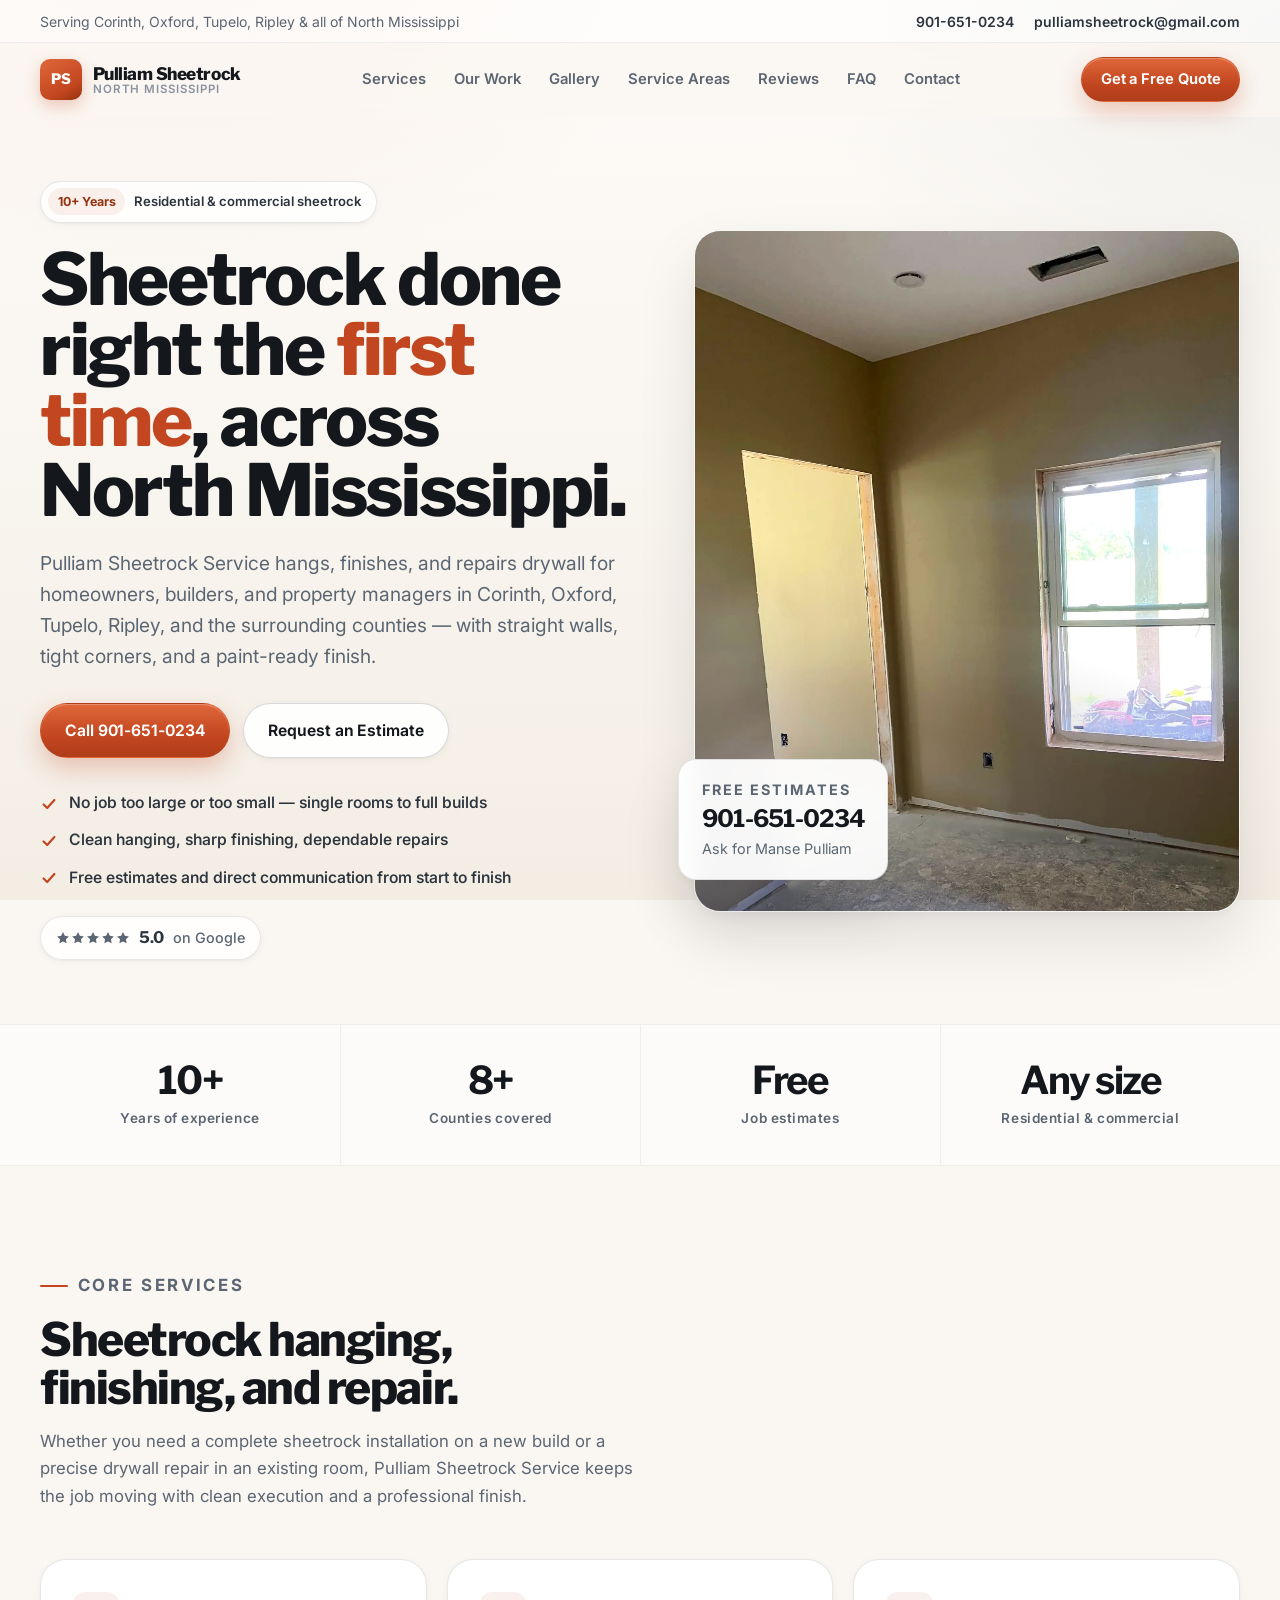
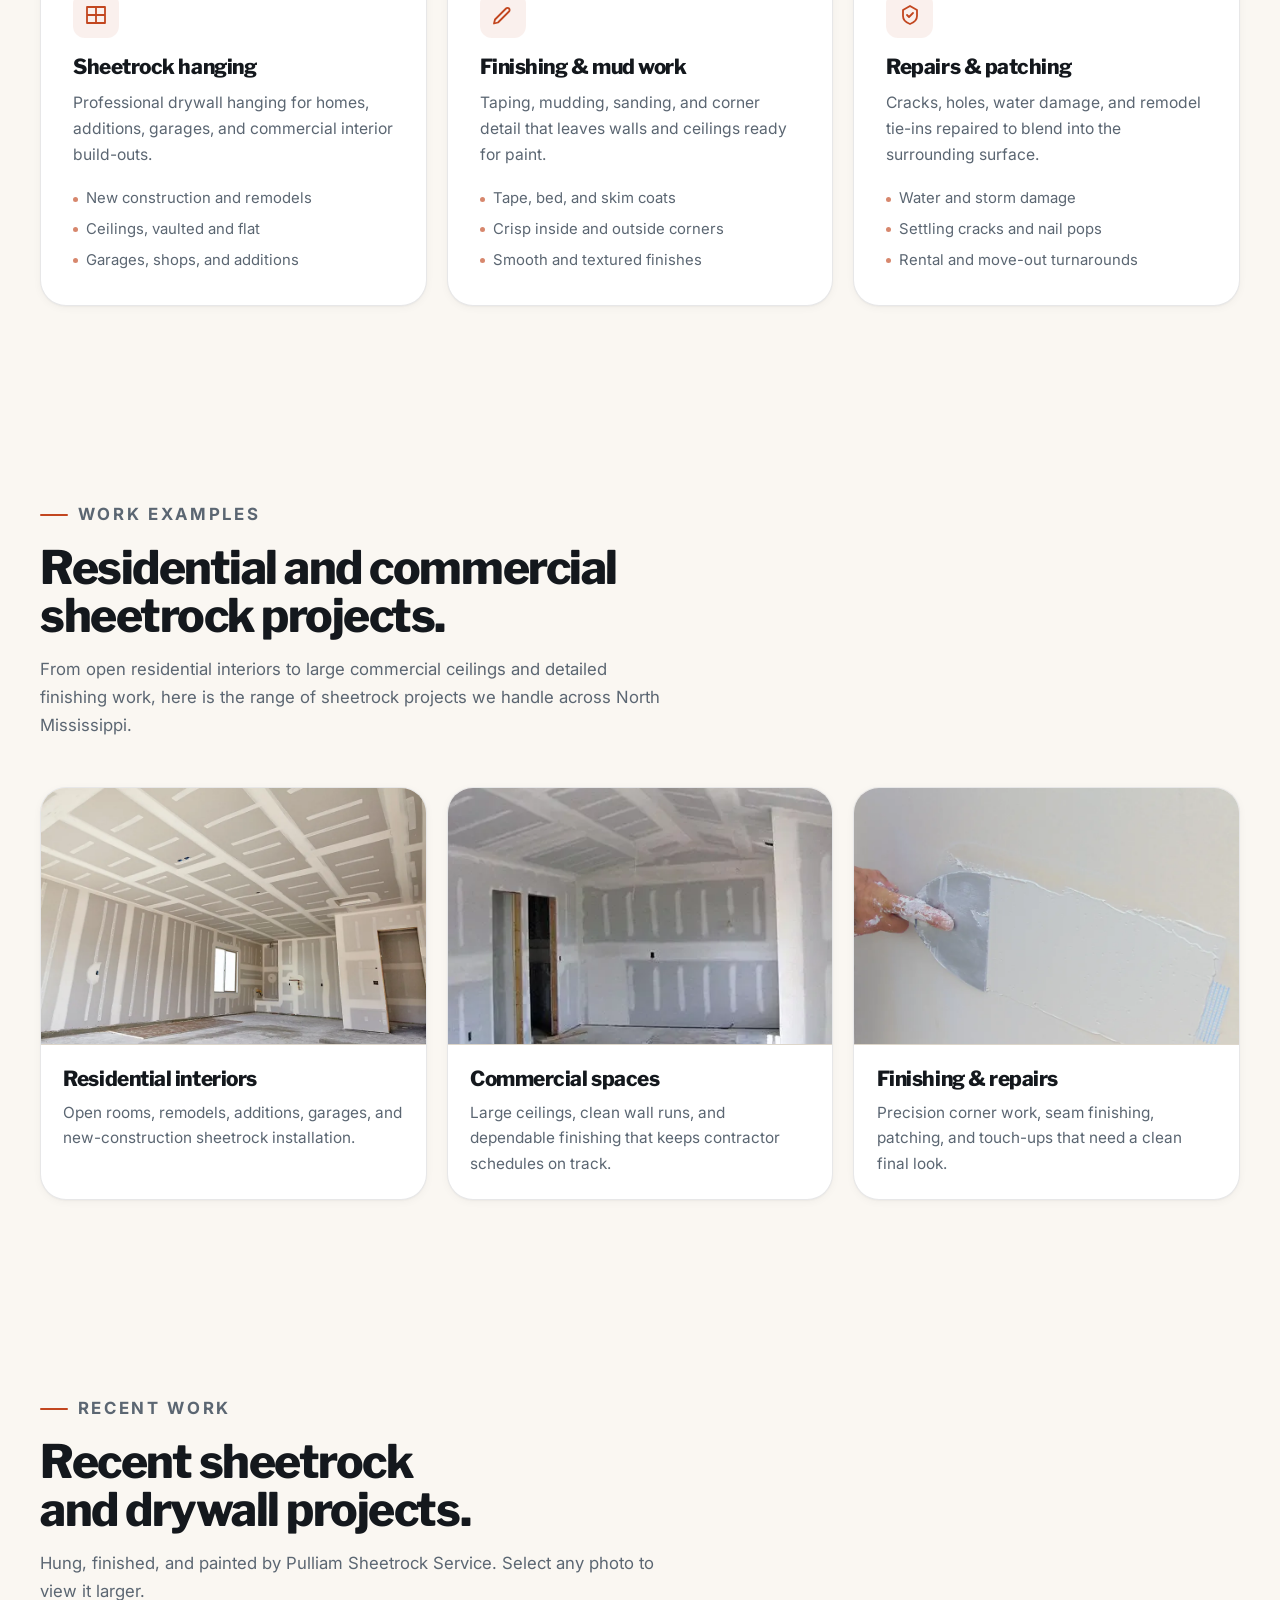
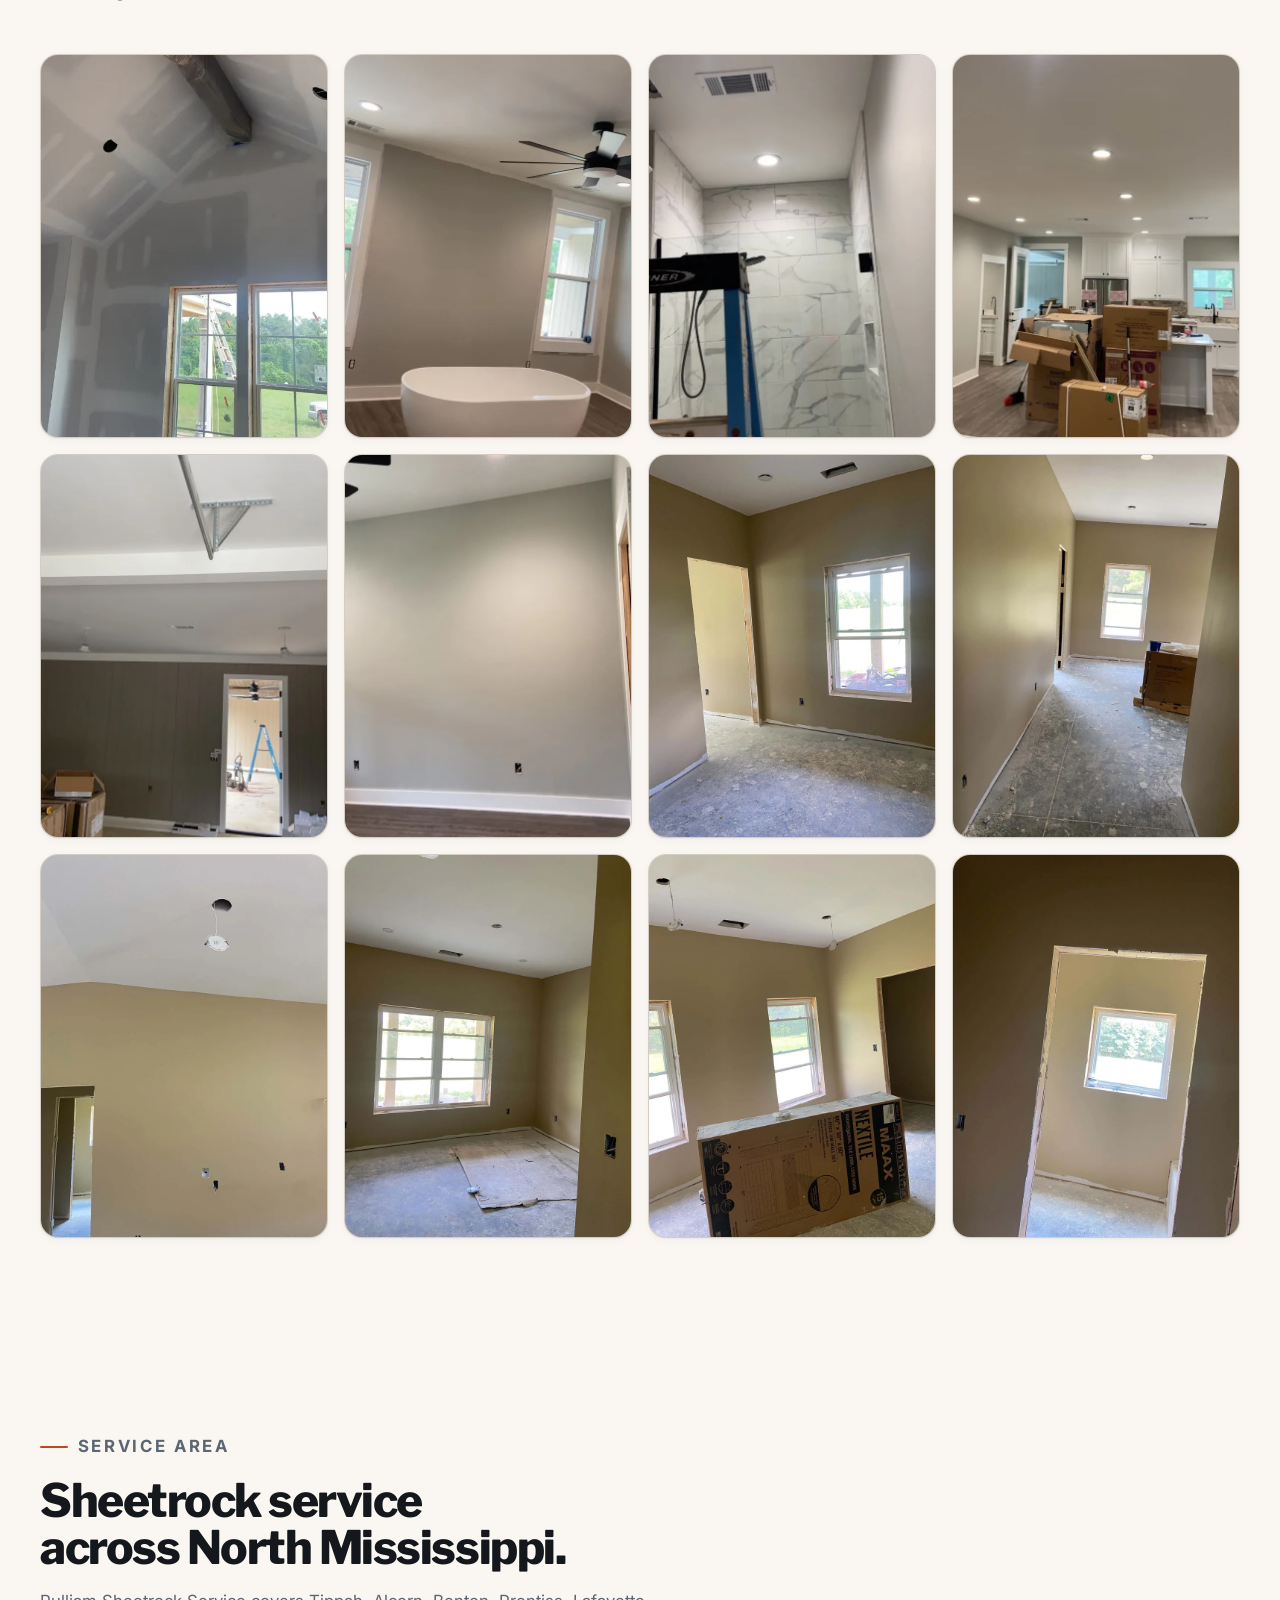
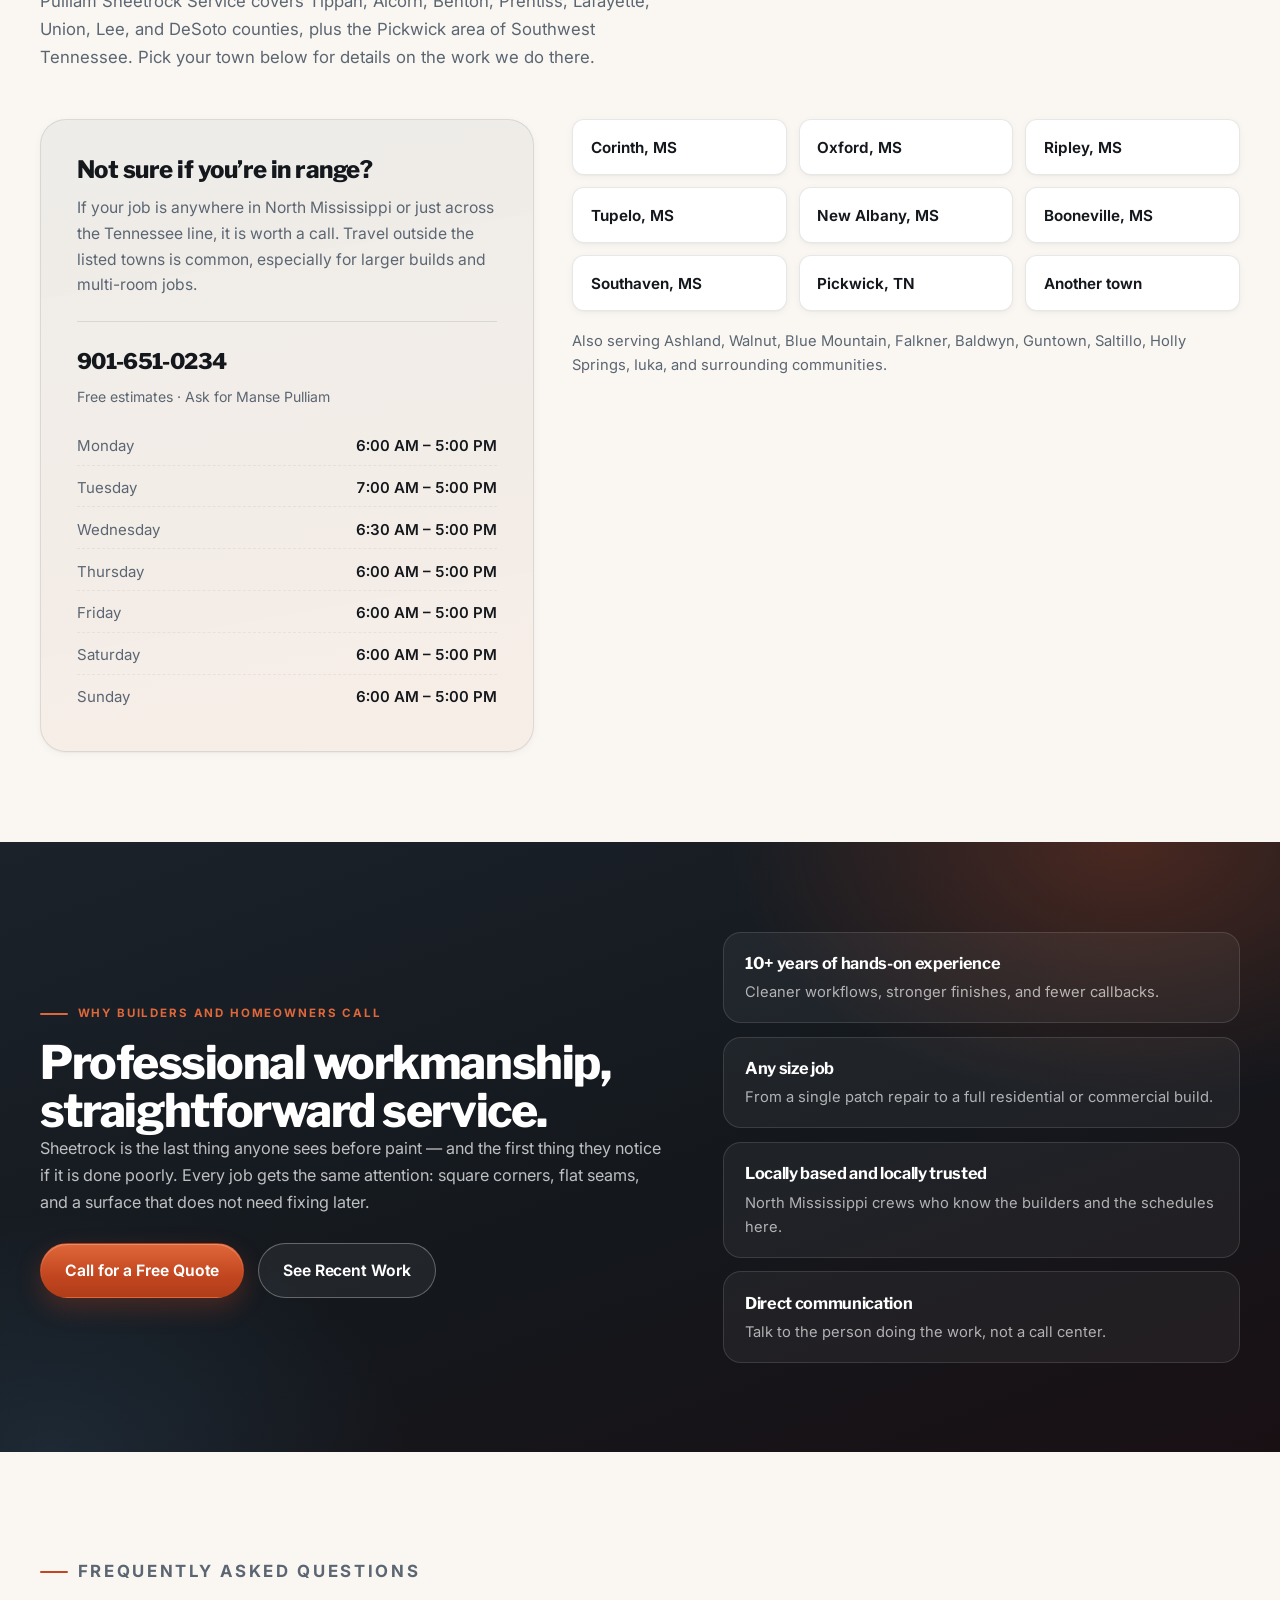
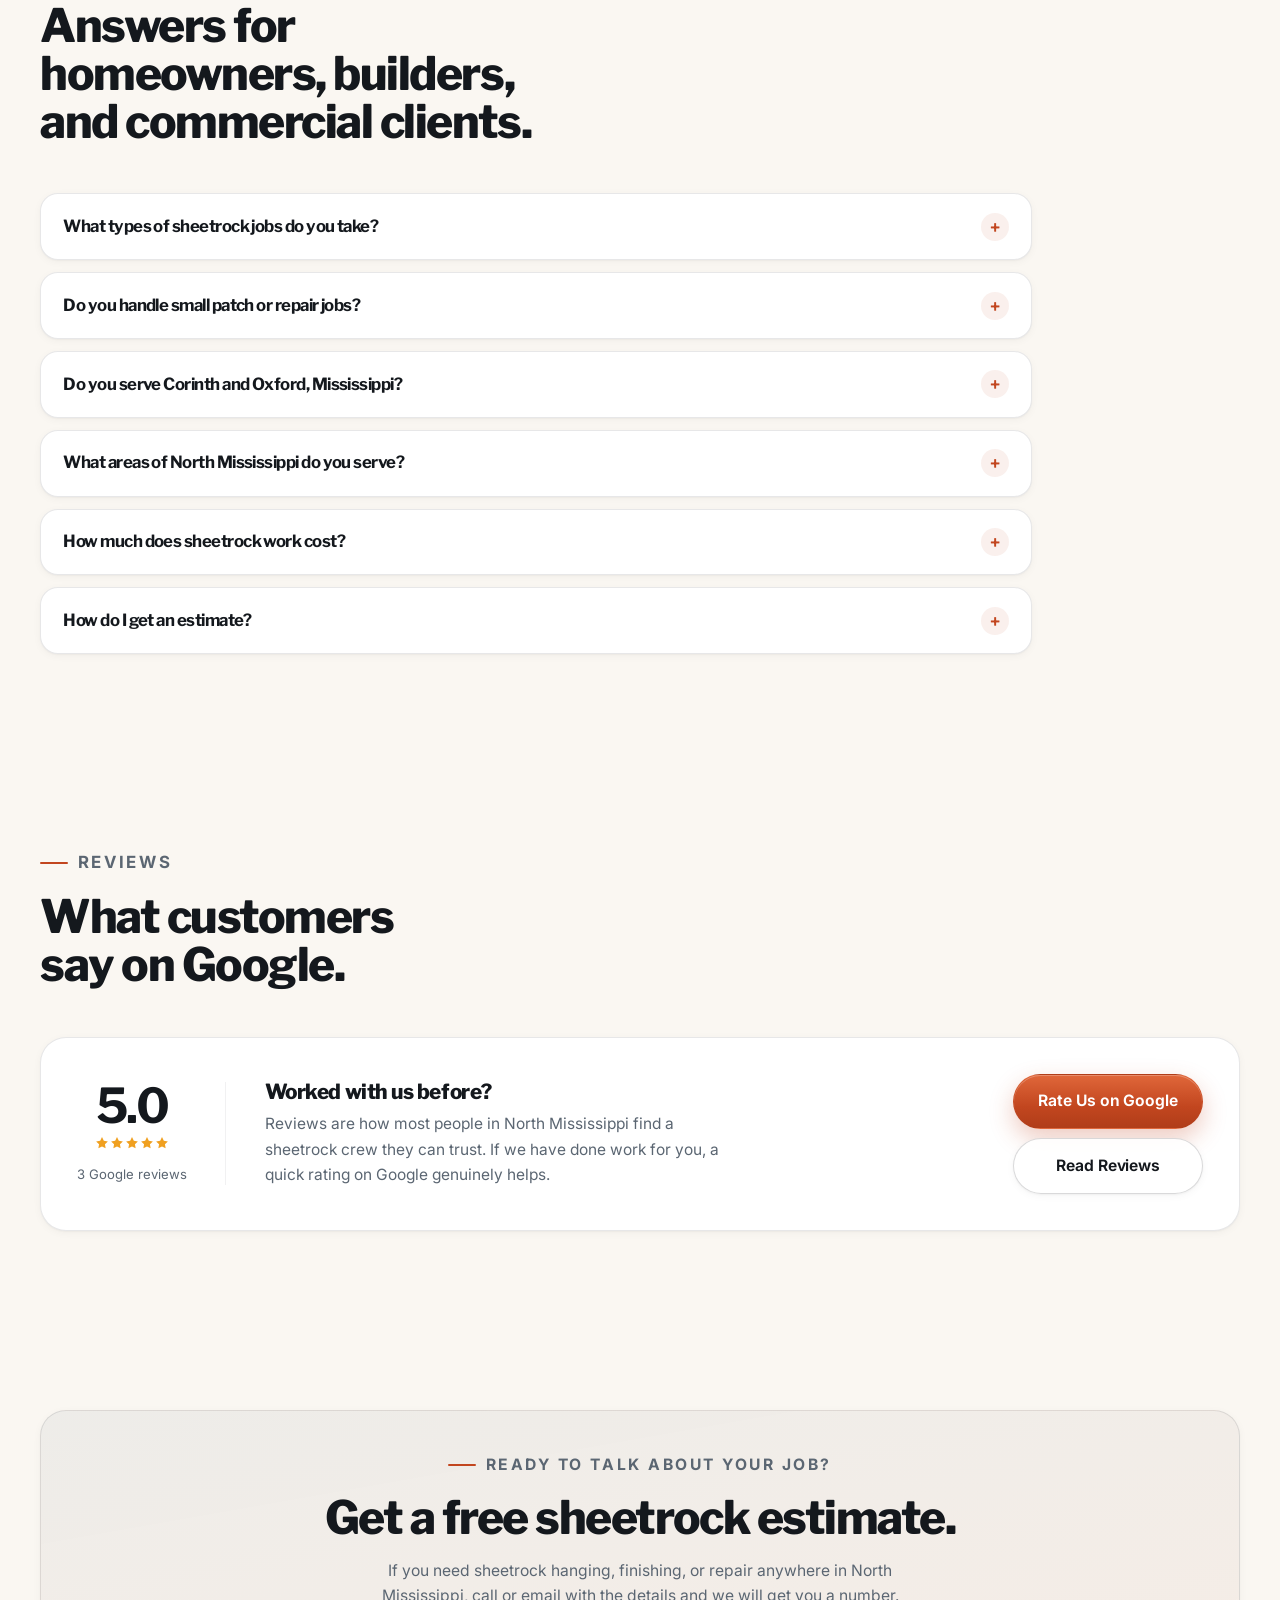
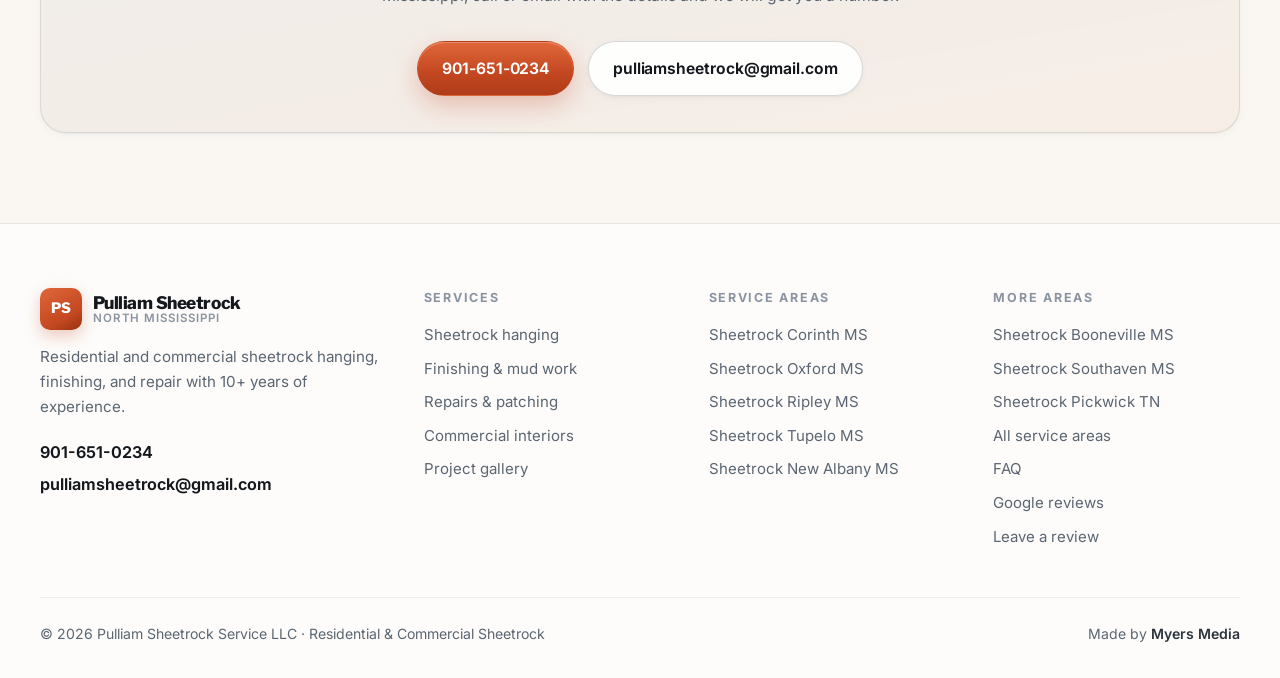
==== commit 5abfe865: "Add Google Business Profile data and review links Pulled from the Google listing (Pulliam Sheetrock " ====
--- a/index.html
+++ b/index.html
@@ -29,7 +29,7 @@
   <link rel="preconnect" href="https://fonts.gstatic.com" crossorigin>
   <link rel="preload" as="image" href="assets/hero-interior.webp" fetchpriority="high">
   <link rel="stylesheet" href="https://fonts.googleapis.com/css2?family=Inter:wght@400..700&family=Libre+Franklin:wght@700..800&display=swap">
-  <link rel="stylesheet" href="styles.css?v=5">
+  <link rel="stylesheet" href="styles.css?v=6">
   <script>document.documentElement.className += " js";</script>
 
   <script type="application/ld+json">
@@ -40,7 +40,8 @@
         "@type": "GeneralContractor",
         "@id": "https://www.pulliamsheetrock.com/#business",
         "name": "Pulliam Sheetrock Service",
-        "alternateName": "Pulliam Sheetrock",
+        "legalName": "Pulliam Sheetrock Service LLC",
+        "alternateName": ["Pulliam Sheetrock", "Pulliam Sheetrock Service LLC"],
         "url": "https://www.pulliamsheetrock.com/",
         "description": "Sheetrock hanging, finishing, and repair services for residential and commercial jobs in Corinth, Oxford, Tupelo, Ripley, and across North Mississippi and Southwest Tennessee.",
         "image": "https://www.pulliamsheetrock.com/assets/og-image.png",
@@ -54,6 +55,22 @@
           "addressRegion": "MS",
           "addressCountry": "US"
         },
+        "geo": {
+          "@type": "GeoCoordinates",
+          "latitude": 34.6442731,
+          "longitude": -89.0303964
+        },
+        "hasMap": "https://www.google.com/maps?cid=15387246880298957759",
+        "sameAs": ["https://www.google.com/maps?cid=15387246880298957759"],
+        "openingHoursSpecification": [
+          { "@type": "OpeningHoursSpecification", "dayOfWeek": "Monday", "opens": "06:00", "closes": "17:00" },
+          { "@type": "OpeningHoursSpecification", "dayOfWeek": "Tuesday", "opens": "07:00", "closes": "17:00" },
+          { "@type": "OpeningHoursSpecification", "dayOfWeek": "Wednesday", "opens": "06:30", "closes": "17:00" },
+          { "@type": "OpeningHoursSpecification", "dayOfWeek": "Thursday", "opens": "06:00", "closes": "17:00" },
+          { "@type": "OpeningHoursSpecification", "dayOfWeek": "Friday", "opens": "06:00", "closes": "17:00" },
+          { "@type": "OpeningHoursSpecification", "dayOfWeek": "Saturday", "opens": "06:00", "closes": "17:00" },
+          { "@type": "OpeningHoursSpecification", "dayOfWeek": "Sunday", "opens": "06:00", "closes": "17:00" }
+        ],
         "areaServed": [
           { "@type": "City", "name": "Corinth", "addressRegion": "MS" },
           { "@type": "City", "name": "Oxford", "addressRegion": "MS" },
@@ -203,6 +220,7 @@
         <a href="#work">Our Work</a>
         <a href="#gallery">Gallery</a>
         <a href="#areas">Service Areas</a>
+        <a href="#reviews">Reviews</a>
         <a href="#faq">FAQ</a>
         <a href="#contact">Contact</a>
       </div>
@@ -247,6 +265,13 @@
               <span>Free estimates and direct communication from start to finish</span>
             </li>
           </ul>
+
+          <a class="rating-inline" href="https://www.google.com/maps?cid=15387246880298957759" target="_blank" rel="noopener"
+             aria-label="Rated 5.0 out of 5 on Google. Read our reviews.">
+            <span class="stars" aria-hidden="true"><svg width="14" height="14" viewBox="0 0 20 20" fill="currentColor"><path d="M10 1.6l2.6 5.3 5.8.8-4.2 4.1 1 5.8-5.2-2.7-5.2 2.7 1-5.8L1.6 7.7l5.8-.8z"/></svg><svg width="14" height="14" viewBox="0 0 20 20" fill="currentColor"><path d="M10 1.6l2.6 5.3 5.8.8-4.2 4.1 1 5.8-5.2-2.7-5.2 2.7 1-5.8L1.6 7.7l5.8-.8z"/></svg><svg width="14" height="14" viewBox="0 0 20 20" fill="currentColor"><path d="M10 1.6l2.6 5.3 5.8.8-4.2 4.1 1 5.8-5.2-2.7-5.2 2.7 1-5.8L1.6 7.7l5.8-.8z"/></svg><svg width="14" height="14" viewBox="0 0 20 20" fill="currentColor"><path d="M10 1.6l2.6 5.3 5.8.8-4.2 4.1 1 5.8-5.2-2.7-5.2 2.7 1-5.8L1.6 7.7l5.8-.8z"/></svg><svg width="14" height="14" viewBox="0 0 20 20" fill="currentColor"><path d="M10 1.6l2.6 5.3 5.8.8-4.2 4.1 1 5.8-5.2-2.7-5.2 2.7 1-5.8L1.6 7.7l5.8-.8z"/></svg></span>
+            <b>5.0</b>
+            <span>on Google</span>
+          </a>
         </div>
 
         <div class="hero-media">
@@ -448,6 +473,16 @@
             <a href="tel:+19016510234">901-651-0234</a>
             <small>Free estimates &middot; Ask for Manse Pulliam</small>
           </div>
+
+          <dl class="hours-list" style="margin-top:1.25rem;">
+            <div><dt>Monday</dt><dd>6:00 AM &ndash; 5:00 PM</dd></div>
+            <div><dt>Tuesday</dt><dd>7:00 AM &ndash; 5:00 PM</dd></div>
+            <div><dt>Wednesday</dt><dd>6:30 AM &ndash; 5:00 PM</dd></div>
+            <div><dt>Thursday</dt><dd>6:00 AM &ndash; 5:00 PM</dd></div>
+            <div><dt>Friday</dt><dd>6:00 AM &ndash; 5:00 PM</dd></div>
+            <div><dt>Saturday</dt><dd>6:00 AM &ndash; 5:00 PM</dd></div>
+            <div><dt>Sunday</dt><dd>6:00 AM &ndash; 5:00 PM</dd></div>
+          </dl>
         </div>
 
         <div class="city-grid" data-reveal>
@@ -538,6 +573,35 @@
       </div>
     </section>
 
+    <!-- ============================ Reviews ============================ -->
+    <section class="section container" id="reviews">
+      <div class="section-heading" data-reveal>
+        <p class="eyebrow">Reviews</p>
+        <h2>What customers say on Google.</h2>
+      </div>
+
+      <div class="review-panel" data-reveal>
+        <div class="review-score">
+          <strong>5.0</strong>
+          <span class="stars" aria-hidden="true"><svg width="14" height="14" viewBox="0 0 20 20" fill="currentColor"><path d="M10 1.6l2.6 5.3 5.8.8-4.2 4.1 1 5.8-5.2-2.7-5.2 2.7 1-5.8L1.6 7.7l5.8-.8z"/></svg><svg width="14" height="14" viewBox="0 0 20 20" fill="currentColor"><path d="M10 1.6l2.6 5.3 5.8.8-4.2 4.1 1 5.8-5.2-2.7-5.2 2.7 1-5.8L1.6 7.7l5.8-.8z"/></svg><svg width="14" height="14" viewBox="0 0 20 20" fill="currentColor"><path d="M10 1.6l2.6 5.3 5.8.8-4.2 4.1 1 5.8-5.2-2.7-5.2 2.7 1-5.8L1.6 7.7l5.8-.8z"/></svg><svg width="14" height="14" viewBox="0 0 20 20" fill="currentColor"><path d="M10 1.6l2.6 5.3 5.8.8-4.2 4.1 1 5.8-5.2-2.7-5.2 2.7 1-5.8L1.6 7.7l5.8-.8z"/></svg><svg width="14" height="14" viewBox="0 0 20 20" fill="currentColor"><path d="M10 1.6l2.6 5.3 5.8.8-4.2 4.1 1 5.8-5.2-2.7-5.2 2.7 1-5.8L1.6 7.7l5.8-.8z"/></svg></span>
+          <small>3 Google reviews</small>
+        </div>
+
+        <div class="review-copy">
+          <h3>Worked with us before?</h3>
+          <p>
+            Reviews are how most people in North Mississippi find a sheetrock crew they can
+            trust. If we have done work for you, a quick rating on Google genuinely helps.
+          </p>
+        </div>
+
+        <div class="review-actions">
+          <a class="button button-primary" href="https://www.google.com/maps/place//data=!4m3!3m2!1s0x40f0ca8b9b483b0f:0xd58a7b833374fbbf!12e1" target="_blank" rel="noopener">Rate Us on Google</a>
+          <a class="button button-secondary" href="https://www.google.com/maps?cid=15387246880298957759" target="_blank" rel="noopener">Read Reviews</a>
+        </div>
+      </div>
+    </section>
+
     <!-- ============================ Contact ============================ -->
     <section class="section container" id="contact">
       <div class="coverage-panel" data-reveal style="text-align:center;">
@@ -604,12 +668,14 @@
             <li><a href="/sheetrock-pickwick-tn/">Sheetrock Pickwick TN</a></li>
             <li><a href="/#areas">All service areas</a></li>
             <li><a href="/#faq">FAQ</a></li>
+            <li><a href="https://www.google.com/maps?cid=15387246880298957759" target="_blank" rel="noopener">Google reviews</a></li>
+            <li><a href="https://www.google.com/maps/place//data=!4m3!3m2!1s0x40f0ca8b9b483b0f:0xd58a7b833374fbbf!12e1" target="_blank" rel="noopener">Leave a review</a></li>
           </ul>
         </div>
       </div>
 
       <div class="footer-bottom">
-        <p>&copy; <span id="year">2026</span> Pulliam Sheetrock Service &middot; Residential &amp; Commercial Sheetrock</p>
+        <p>&copy; <span id="year">2026</span> Pulliam Sheetrock Service LLC &middot; Residential &amp; Commercial Sheetrock</p>
         <p>Made by <a href="https://myersgroupmedia.com" target="_blank" rel="noopener">Myers Media</a></p>
       </div>
     </div>
@@ -617,6 +683,6 @@
 
   <a class="floating-call" href="tel:+19016510234" aria-label="Call Pulliam Sheetrock Service at 901-651-0234">Call 901-651-0234</a>
 
-  <script src="script.js?v=5" defer></script>
+  <script src="script.js?v=6" defer></script>
 </body>
 </html>
--- a/styles.css
+++ b/styles.css
@@ -1520,3 +1520,159 @@
     background: #fff;
   }
 }
+
+/* --------------------------------------------------------------------------
+   Google rating / reviews
+   -------------------------------------------------------------------------- */
+
+.rating-inline {
+  display: inline-flex;
+  align-items: center;
+  gap: 0.55rem;
+  margin-top: 1.6rem;
+  padding: 0.5rem 0.95rem;
+  border: 1px solid var(--line);
+  border-radius: var(--r-full);
+  background: rgba(255, 255, 255, 0.85);
+  box-shadow: var(--shadow-sm);
+  font-size: 0.9rem;
+  font-weight: 600;
+  color: var(--ink-soft);
+  transition: transform 220ms var(--ease), border-color 200ms ease;
+}
+
+.rating-inline:hover {
+  transform: translateY(-2px);
+  border-color: var(--line-strong);
+}
+
+.stars {
+  display: inline-flex;
+  gap: 1px;
+  color: #f0a020;
+}
+
+.rating-inline b {
+  font-family: var(--font-display);
+  font-size: 1rem;
+  letter-spacing: -0.02em;
+}
+
+.rating-inline span {
+  color: var(--muted);
+  font-weight: 500;
+}
+
+.review-panel {
+  display: grid;
+  grid-template-columns: auto minmax(0, 1fr) auto;
+  gap: clamp(1.25rem, 3vw, 2.5rem);
+  align-items: center;
+  padding: clamp(1.5rem, 3vw, 2.25rem);
+  border: 1px solid var(--line);
+  border-radius: var(--r-lg);
+  background: var(--card);
+  box-shadow: var(--shadow-sm);
+}
+
+.review-score {
+  text-align: center;
+  padding-right: clamp(1.25rem, 3vw, 2.5rem);
+  border-right: 1px solid var(--line-soft);
+}
+
+.review-score strong {
+  display: block;
+  font-family: var(--font-display);
+  font-size: 3rem;
+  line-height: 1;
+  letter-spacing: -0.045em;
+}
+
+.review-score .stars {
+  margin-top: 0.4rem;
+  justify-content: center;
+}
+
+.review-score small {
+  display: block;
+  margin-top: 0.35rem;
+  font-size: 0.82rem;
+  color: var(--muted);
+}
+
+.review-copy h3 {
+  margin-bottom: 0.4rem;
+}
+
+.review-copy p {
+  color: var(--muted);
+  font-size: 0.97rem;
+  max-width: 46ch;
+}
+
+.review-actions {
+  display: grid;
+  gap: 0.6rem;
+  justify-items: stretch;
+}
+
+.review-actions .button {
+  white-space: nowrap;
+}
+
+/* Opening hours */
+.hours-list {
+  display: grid;
+  gap: 0.3rem;
+  margin: 0;
+  padding: 0;
+  font-size: 0.94rem;
+}
+
+.hours-list div {
+  display: flex;
+  justify-content: space-between;
+  gap: 1rem;
+  padding: 0.35rem 0;
+  border-bottom: 1px dashed var(--line-soft);
+}
+
+.hours-list div:last-child {
+  border-bottom: 0;
+}
+
+.hours-list dt {
+  color: var(--muted);
+}
+
+.hours-list dd {
+  margin: 0;
+  font-weight: 600;
+  font-variant-numeric: tabular-nums;
+}
+
+@media (max-width: 860px) {
+  .review-panel {
+    grid-template-columns: 1fr;
+    text-align: center;
+    justify-items: center;
+  }
+
+  .review-score {
+    padding-right: 0;
+    padding-bottom: 1.25rem;
+    border-right: 0;
+    border-bottom: 1px solid var(--line-soft);
+    width: 100%;
+  }
+
+  .review-copy p {
+    margin-inline: auto;
+  }
+
+  .review-actions {
+    width: 100%;
+    max-width: 22rem;
+  }
+}
